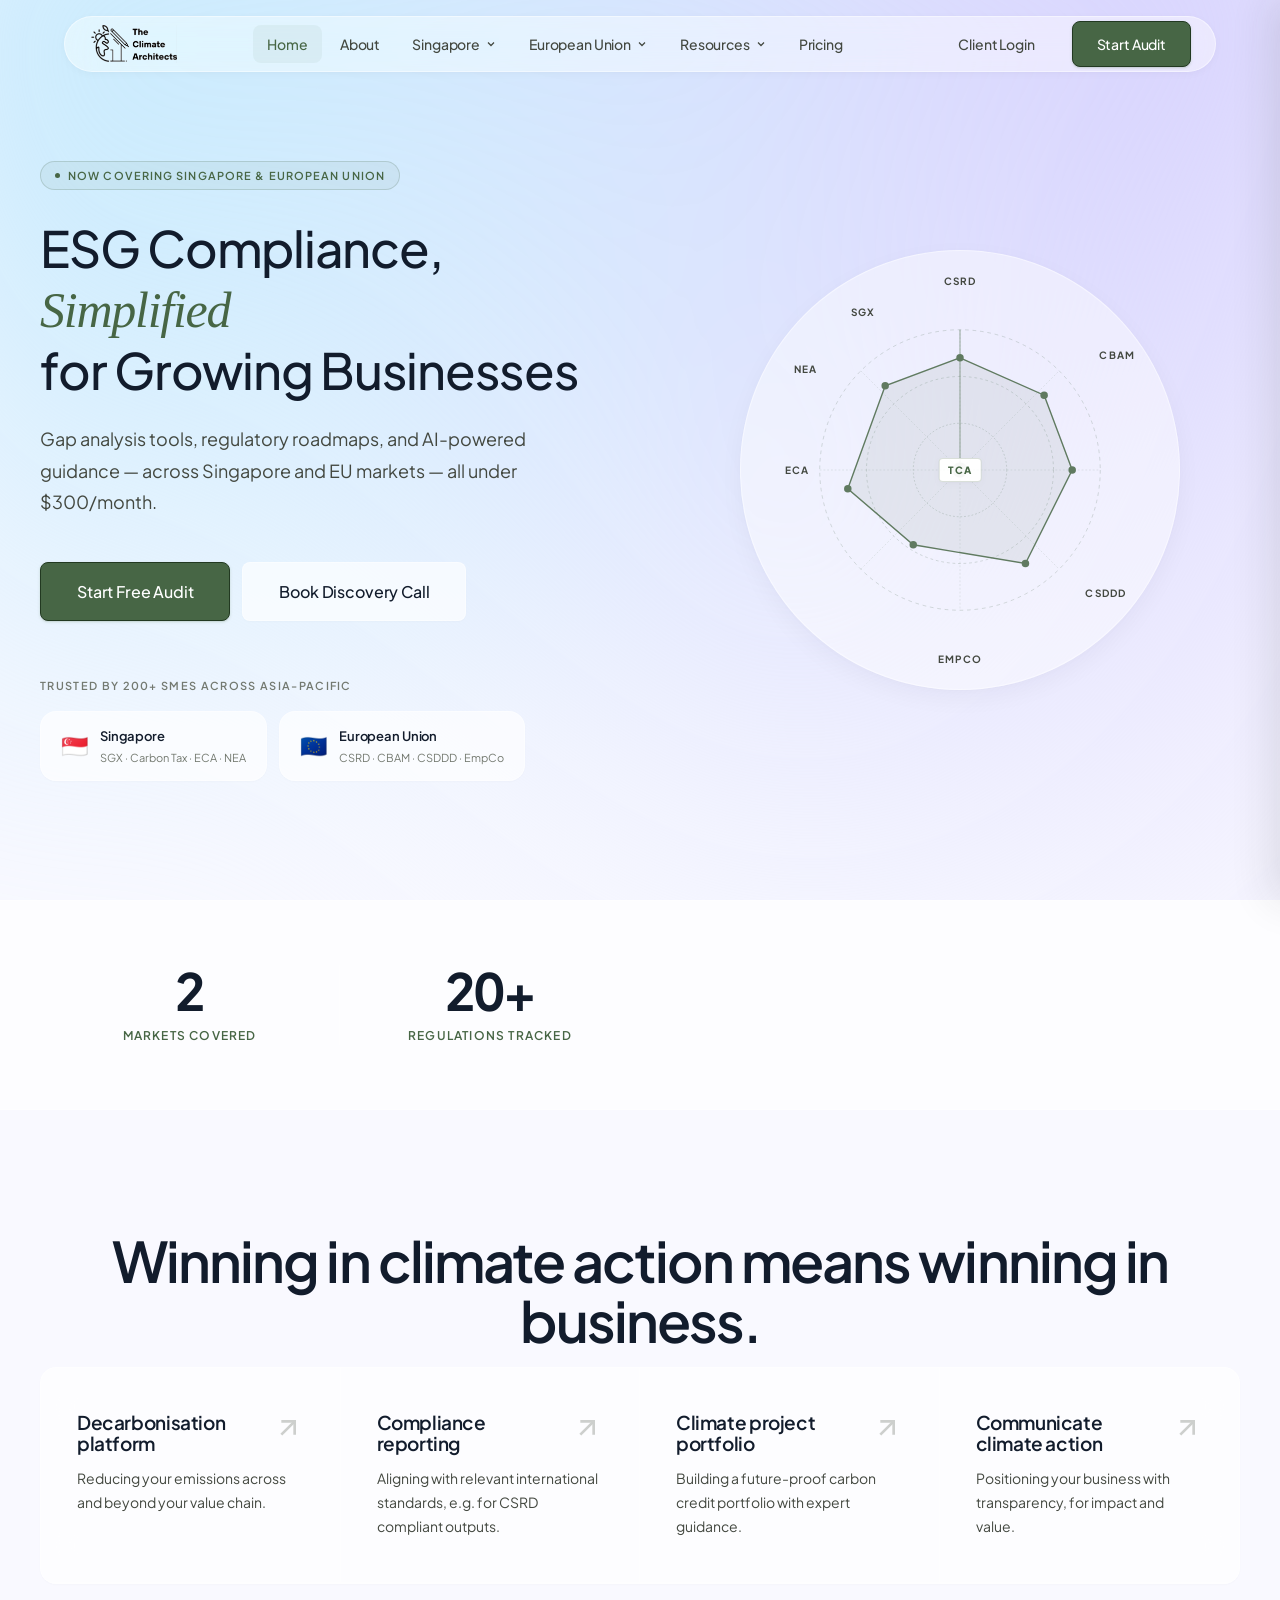
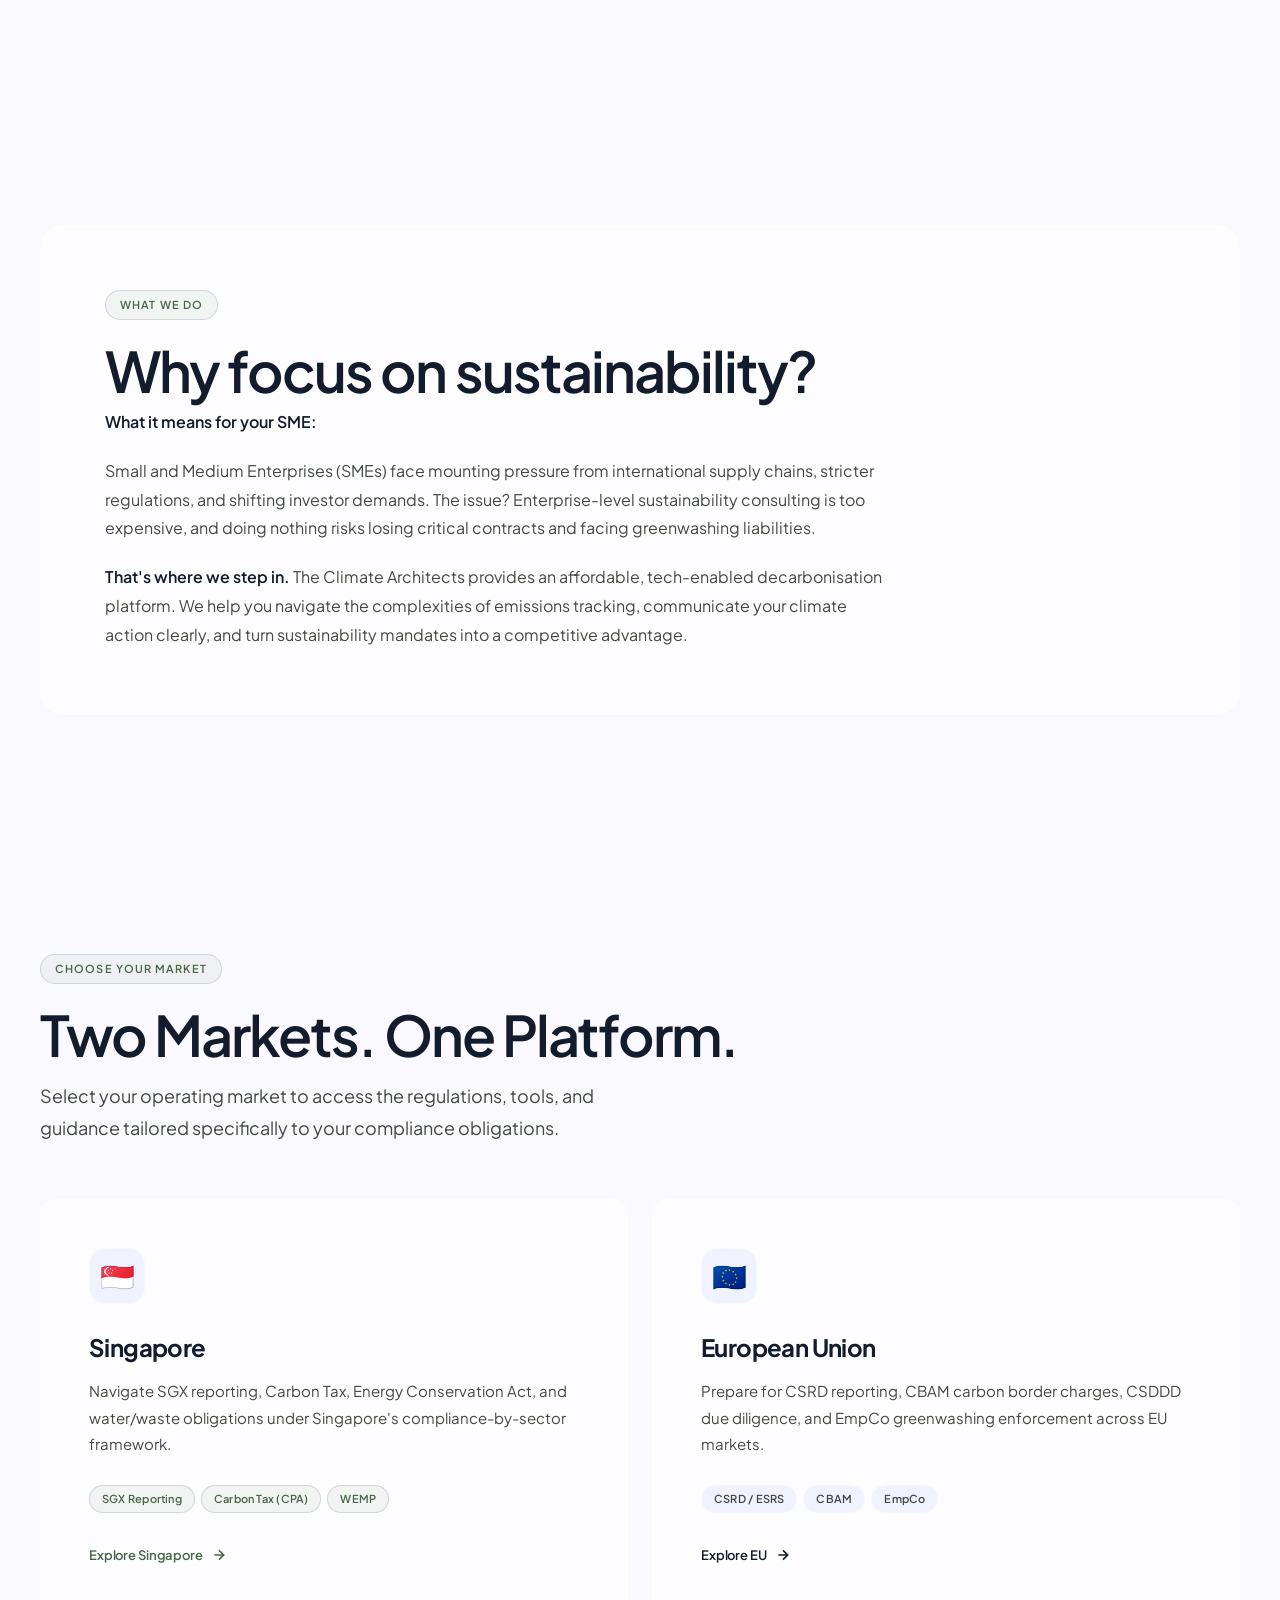
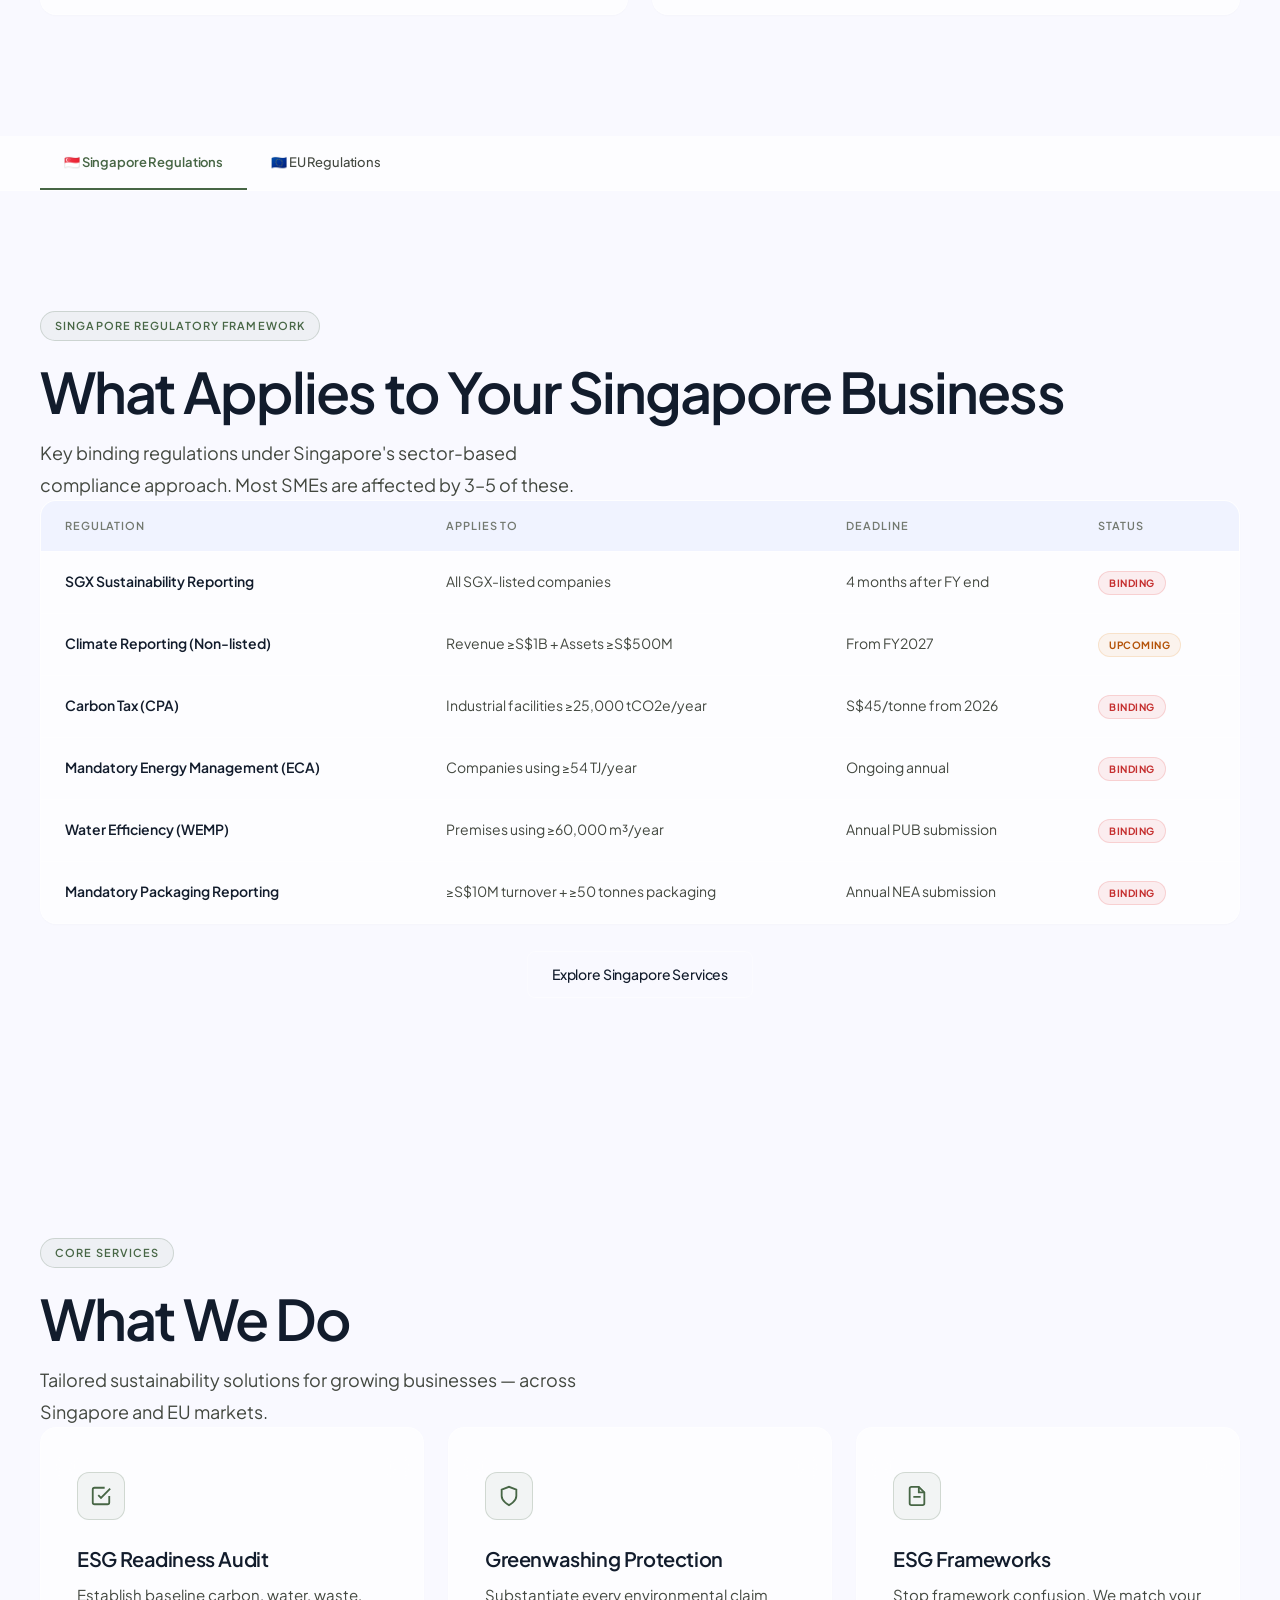
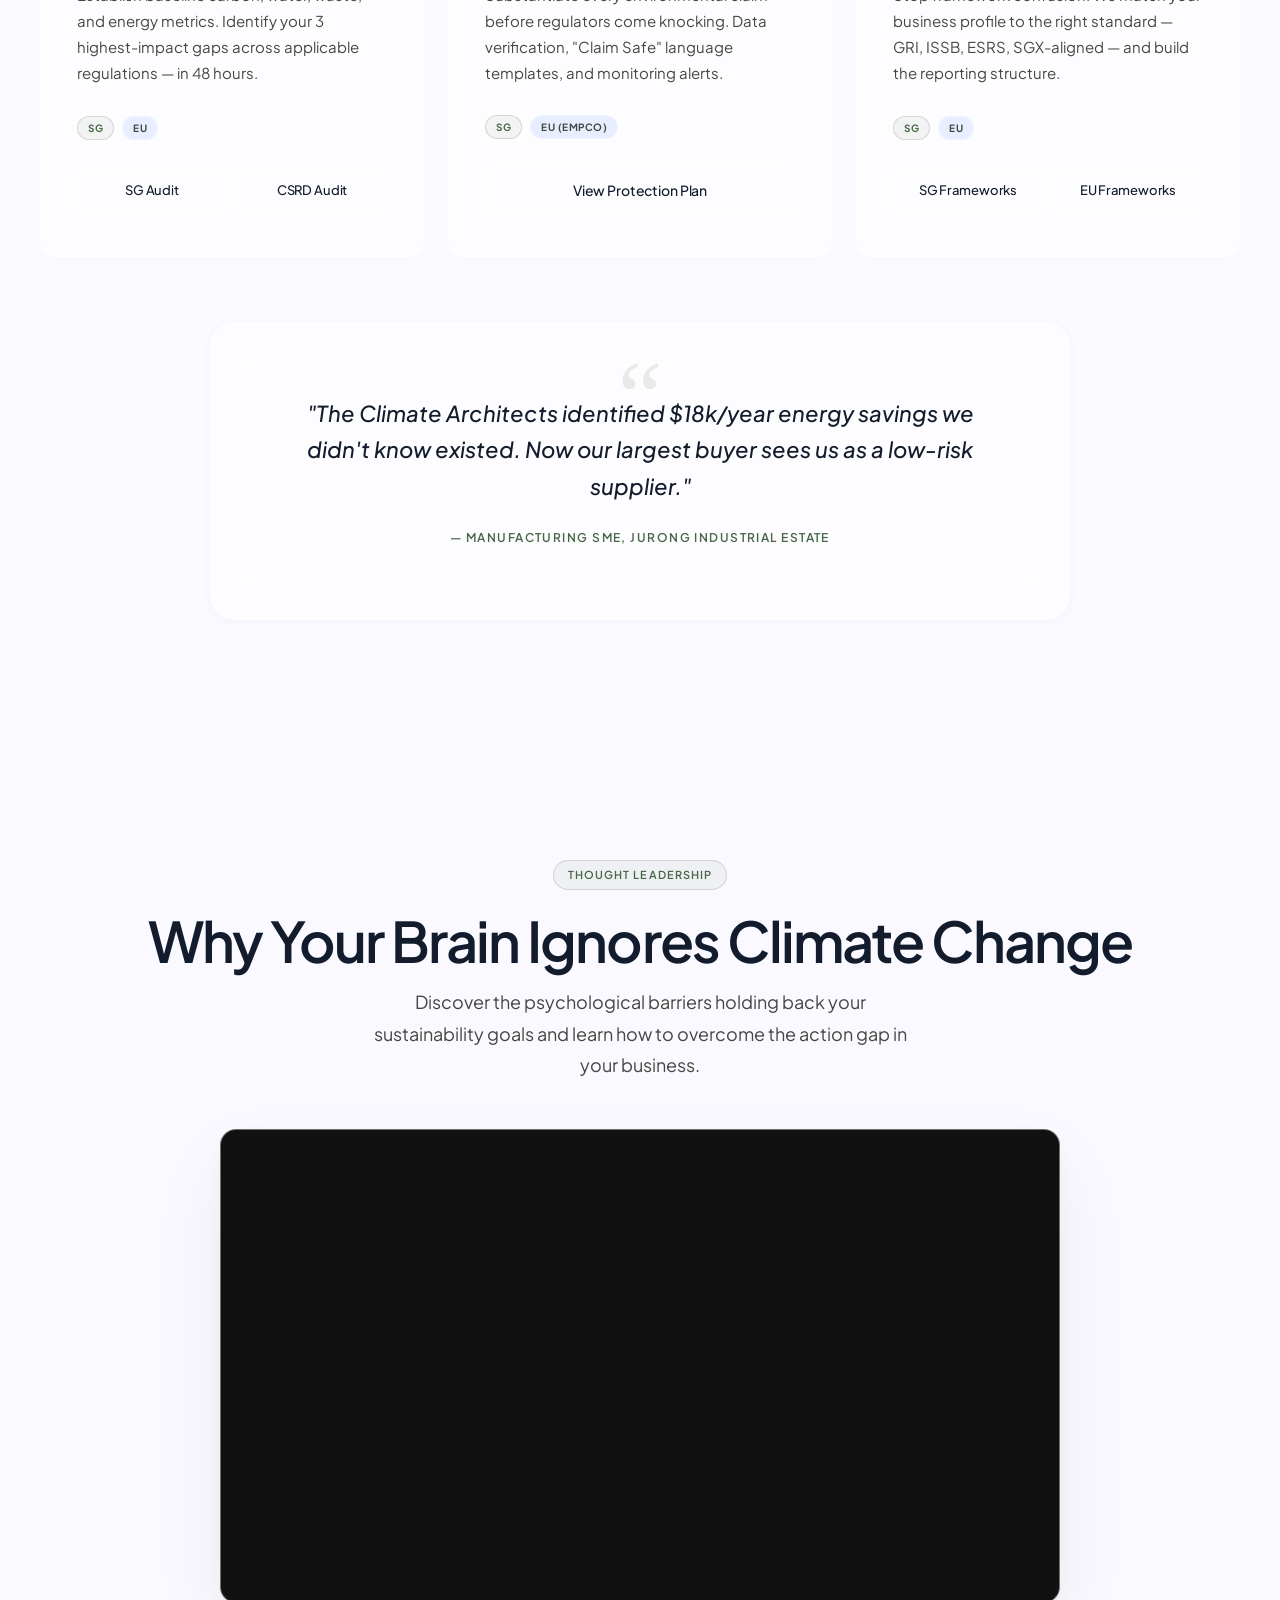
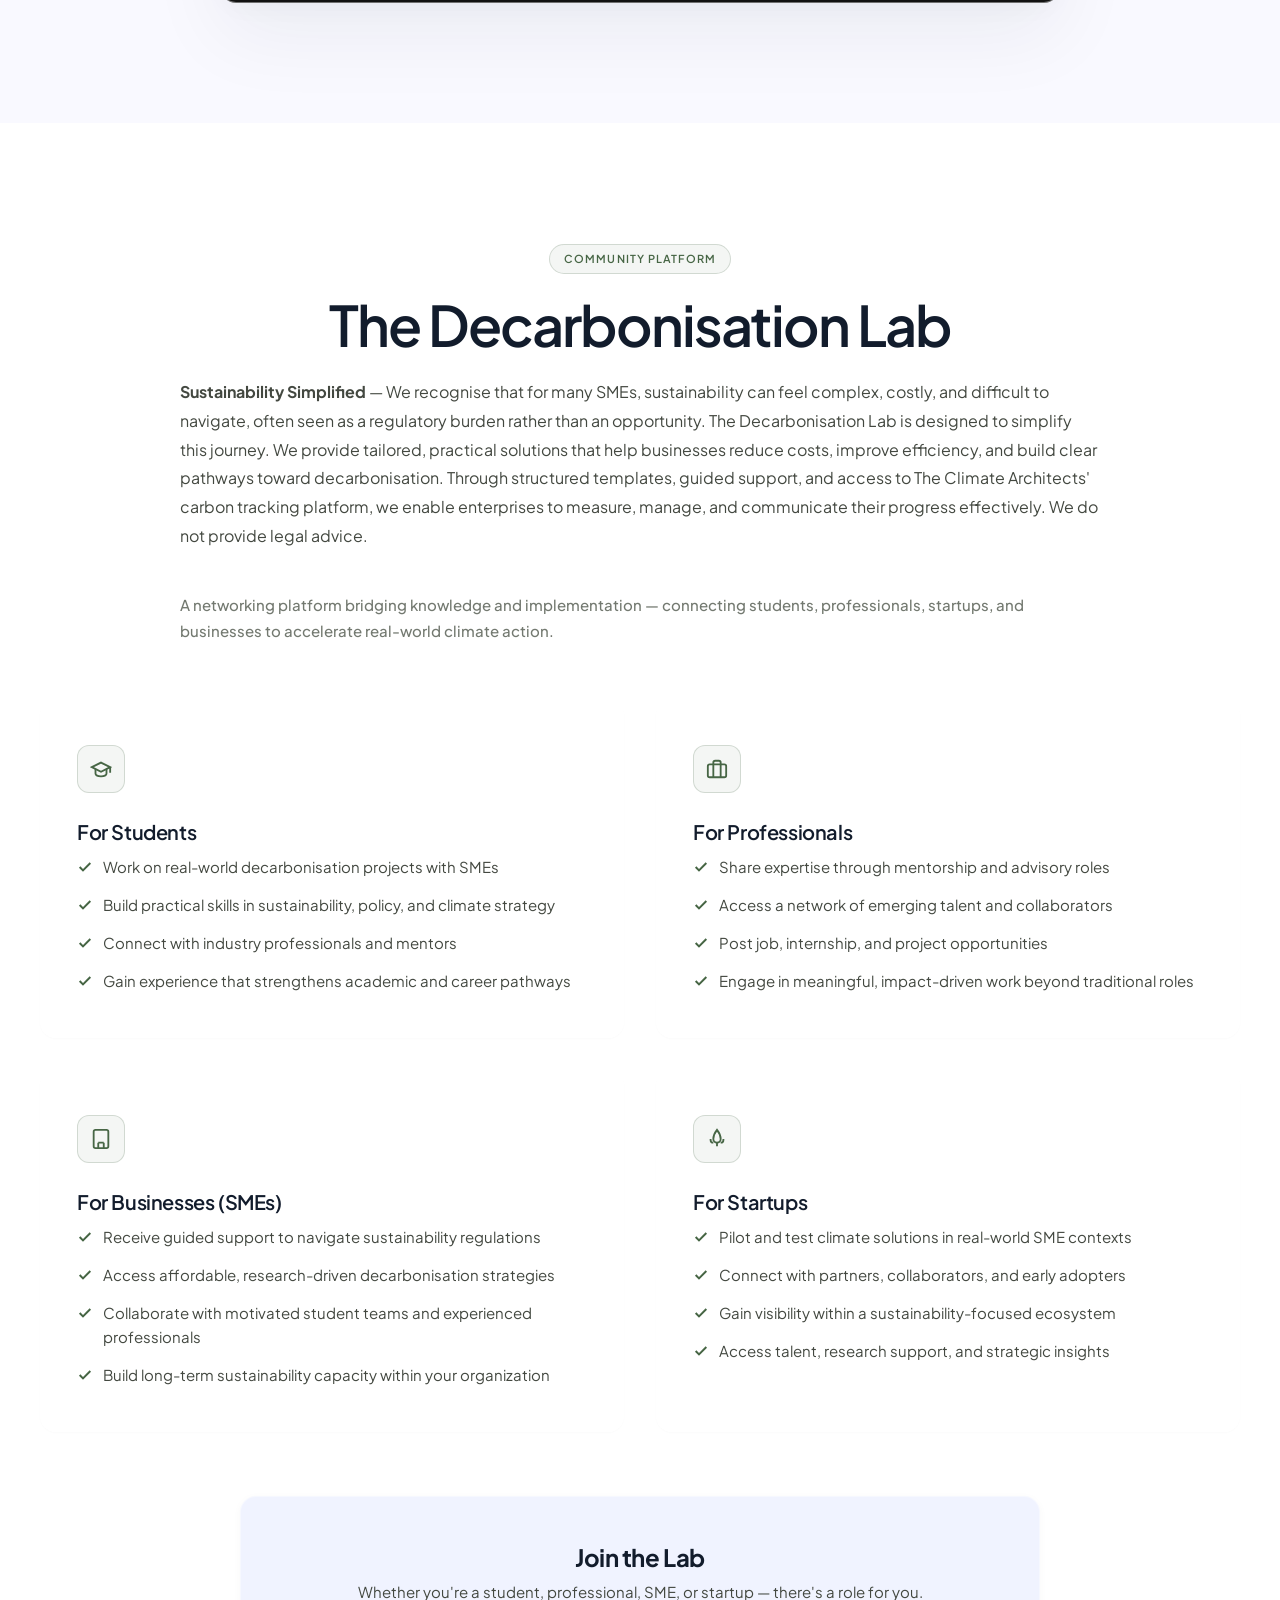
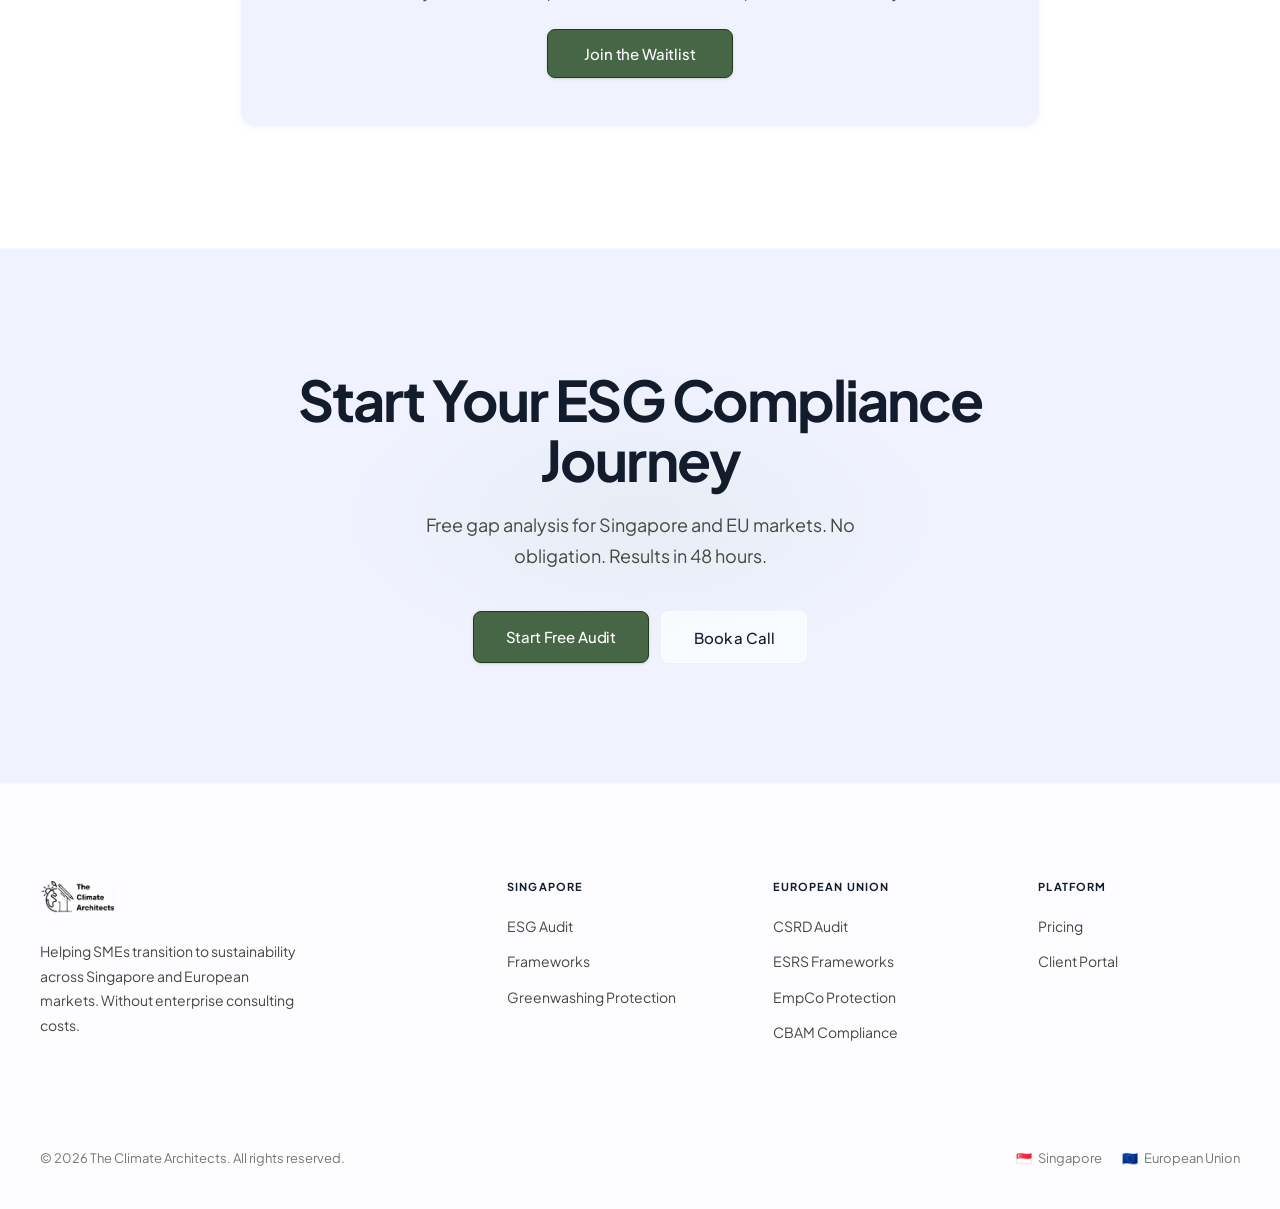
==== public/index.html @ e85df49f "Initial commit" ====
<!DOCTYPE html>
<html lang="en">
<head>
    <meta charset="UTF-8">
    <meta name="viewport" content="width=device-width, initial-scale=1.0">
    <title>ESG Compliance Platform | The Climate Architects — Singapore & EU</title>
    <meta name="description" content="Affordable ESG readiness audits for Singapore SMEs and EU-facing businesses. Avoid greenwashing liability while meeting supply chain ESG demands.">
    
    <link rel="stylesheet" href="css/theme.css?v=4.2">
    
</head>
<body>

<div id="canvas-container"></div>

<nav id="navbar">
    <div class="nav-container">
        <a href="index.html" class="logo"><img src="logo.png?v=4.2" alt="The Climate Architects Logo"></a>
        <ul class="nav-links">
            <li><a href="index.html" class="active">Home</a></li>
            <li><a href="#about">About</a></li>
            
            <li>
                <button class="nav-parent">
                    Singapore <svg width="12" height="12" viewBox="0 0 24 24" fill="none" stroke="currentColor" stroke-width="2.5"><polyline points="6 9 12 15 18 9"/></svg>
                </button>
                <div class="nav-dropdown">
                    <div class="dropdown-section-label">Singapore Services</div>
                    <a href="audit.html">ESG Readiness Audit <span class="dd-market sg">SG</span></a>
                    <a href="frameworks.html">ESG Frameworks <span class="dd-market sg">SG</span></a>
                    <a href="protection.html">Greenwashing Protection <span class="dd-market sg">SG</span></a>
                </div>
            </li>

            <li>
                <button class="nav-parent">
                    European Union <svg width="12" height="12" viewBox="0 0 24 24" fill="none" stroke="currentColor" stroke-width="2.5"><polyline points="6 9 12 15 18 9"/></svg>
                </button>
                <div class="nav-dropdown">
                    <div class="dropdown-section-label">EU Services</div>
                    <a href="eu-audit.html">CSRD Gap Analysis <span class="dd-market eu">EU</span></a>
                    <a href="eu-frameworks.html">ESRS Frameworks <span class="dd-market eu">EU</span></a>
                    <a href="eu-protection.html">Greenwashing (EmpCo) <span class="dd-market eu">EU</span></a>
                    <a href="eu-cbam.html">CBAM Compliance <span class="dd-market eu">EU</span></a>
                </div>
            </li>
            
            <li>
                <button class="nav-parent">Resources <svg width="12" height="12" viewBox="0 0 24 24" fill="none" stroke="currentColor" stroke-width="2.5"><polyline points="6 9 12 15 18 9"/></svg></button>
                <div class="nav-dropdown">
                    <div class="dropdown-section-label">Knowledge Hub</div>
                    <a href="#decarb-lab">Decarbonisation Lab</a>
                    <a href="resources.html">Templates Library</a>
                </div>
            </li>


            <li><a href="pricing.html">Pricing</a></li>
        </ul>
        <div class="nav-cta">
            
            <a href="dashboard.html" class="btn btn-ghost-login">Client Login</a>
            <a href="dashboard.html" class="btn btn-primary">Start Audit</a>
        </div>
        <button class="mobile-toggle" aria-label="Toggle navigation" aria-expanded="false">
            <span></span>
            <span></span>
            <span></span>
        </button>
    </div>
</nav>

<!-- Mobile Navigation Drawer -->
<div class="mobile-nav-overlay" id="mobileNavOverlay"></div>
<div class="mobile-nav-drawer" id="mobileNavDrawer">
    <ul class="mobile-nav-links">
        <li><a href="index.html">Home</a></li>
        <li><a href="#about">About</a></li>
        <li>
            <button>Singapore <svg width="12" height="12" viewBox="0 0 24 24" fill="none" stroke="currentColor" stroke-width="2.5"><polyline points="6 9 12 15 18 9"/></svg></button>
            <div class="mobile-sub-drawer">
                <a href="audit.html">ESG Readiness Audit</a>
                <a href="frameworks.html">ESG Frameworks</a>
                <a href="protection.html">Greenwashing Protection</a>
            </div>
        </li>
        <li>
            <button>European Union <svg width="12" height="12" viewBox="0 0 24 24" fill="none" stroke="currentColor" stroke-width="2.5"><polyline points="6 9 12 15 18 9"/></svg></button>
            <div class="mobile-sub-drawer">
                <a href="eu-audit.html">CSRD Gap Analysis</a>
                <a href="eu-frameworks.html">ESRS Frameworks</a>
                <a href="eu-protection.html">Greenwashing (EmpCo)</a>
                <a href="eu-cbam.html">CBAM Compliance</a>
            </div>
        </li>
        <li>
            <button>Resources <svg width="12" height="12" viewBox="0 0 24 24" fill="none" stroke="currentColor" stroke-width="2.5"><polyline points="6 9 12 15 18 9"/></svg></button>
            <div class="mobile-sub-drawer">
                <a href="#decarb-lab">Decarbonisation Lab</a>
                <a href="resources.html">Templates Library</a>
            </div>
        </li>

        <li><a href="pricing.html">Pricing</a></li>
    </ul>
</div>


<div class="hero">
    <div class="hero-container">
        <div class="hero-content-box">
            <div class="hero-eyebrow"><span class="hero-eyebrow-dot"></span> Now covering Singapore & European Union</div>
            <h1>ESG Compliance, <em>Simplified</em><br>for Growing Businesses</h1>
            <p class="hero-subheading">Gap analysis tools, regulatory roadmaps, and AI-powered guidance — across Singapore and EU markets — all under $300/month.</p>
            <div class="hero-ctas">
                <a href="dashboard.html" class="btn btn-primary" style="padding:16px 36px;font-size:16px;">Start Free Audit</a>
                <button class="btn btn-secondary" onclick="openModal('bookCall')" style="padding:16px 36px;font-size:16px;">Book Discovery Call</button>
            </div>
            <span class="hero-trust">Trusted by 200+ SMEs across Asia-Pacific</span>
            <div class="hero-markets">
                <a href="#chambers" class="hero-market-btn" onclick="switchChamber('sg')">
                    <span class="hm-flag">🇸🇬</span>
                    <div class="hm-text">
                        <div class="hm-title">Singapore</div>
                        <div class="hm-sub">SGX · Carbon Tax · ECA · NEA</div>
                    </div>
                </a>
                <a href="#chambers" class="hero-market-btn" onclick="switchChamber('eu')">
                    <span class="hm-flag">🇪🇺</span>
                    <div class="hm-text">
                        <div class="hm-title">European Union</div>
                        <div class="hm-sub">CSRD · CBAM · CSDDD · EmpCo</div>
                    </div>
                </a>
            </div>
        </div>
        <!-- Animated Radar Graphic -->
        <div class="hero-graphic" id="hero-graphic">
            <div class="radar-wrapper">
                <svg viewBox="0 0 400 400" fill="none" xmlns="http://www.w3.org/2000/svg" class="radar-svg">
                    <!-- Concentric circles -->
                    <circle class="radar-circle-dashed outer" cx="200" cy="200" fill="none" r="150" stroke="currentColor" stroke-dasharray="4 4" stroke-width="1"></circle>
                    <circle class="radar-circle-dashed middle" cx="200" cy="200" fill="none" r="100" stroke="currentColor" stroke-dasharray="3 3" stroke-width="1"></circle>
                    <circle class="radar-circle-dashed inner" cx="200" cy="200" fill="none" r="50" stroke="currentColor" stroke-dasharray="2 2" stroke-width="1"></circle>
                    
                    <!-- Axes -->
                    <line class="radar-axis" stroke="currentColor" stroke-dasharray="2 2" stroke-width="1" x1="200" x2="200" y1="50" y2="350"></line>
                    <line class="radar-axis" stroke="currentColor" stroke-dasharray="2 2" stroke-width="1" x1="50" x2="350" y1="200" y2="200"></line>
                    <line class="radar-axis" stroke="currentColor" stroke-dasharray="2 2" stroke-width="1" x1="94" x2="306" y1="94" y2="306"></line>
                    <line class="radar-axis" stroke="currentColor" stroke-dasharray="2 2" stroke-width="1" x1="94" x2="306" y1="306" y2="94"></line>
                    
                    <!-- Radar Sweep Line -->
                    <line class="radar-sweep" x1="200" y1="200" x2="200" y2="50" stroke="currentColor" stroke-width="1.5" opacity="0.45"></line>
                    
                    <!-- Polygon -->
                    <polygon class="radar-polygon" fill="rgba(71, 102, 69, 0.1)" points="200,80 290,120 320,200 270,300 150,280 80,220 120,110" stroke="currentColor" stroke-width="1.5"></polygon>
                    
                    <!-- Nodes -->
                    <circle class="radar-dot" cx="200" cy="80" fill="currentColor" r="4"></circle>
                    <circle class="radar-dot" cx="290" cy="120" fill="currentColor" r="4"></circle>
                    <circle class="radar-dot" cx="320" cy="200" fill="currentColor" r="4"></circle>
                    <circle class="radar-dot" cx="270" cy="300" fill="currentColor" r="4"></circle>
                    <circle class="radar-dot" cx="150" cy="280" fill="currentColor" r="4"></circle>
                    <circle class="radar-dot" cx="80" cy="220" fill="currentColor" r="4"></circle>
                    <circle class="radar-dot" cx="120" cy="110" fill="currentColor" r="4"></circle>
                    
                    <!-- Center Node -->
                    <circle cx="200" cy="200" fill="currentColor" r="8"></circle>
                </svg>
                
                <!-- Absolute positioned HTML labels overlaying the glass panel -->
                <span class="radar-label label-csrd">CSRD</span>
                <span class="radar-label label-cbam">CBAM</span>
                <span class="radar-label label-csddd">CSDDD</span>
                <span class="radar-label label-empco">EmpCo</span>
                <span class="radar-label label-eca">ECA</span>
                <span class="radar-label label-nea">NEA</span>
                <span class="radar-label label-sgx">SGX</span>
                <span class="radar-label label-tca">TCA</span>
            </div>
        </div>
    </div>
</div>

<div class="stats-strip">
    <div class="stats-inner">
        <div class="stat-item reveal"><div class="stat-num" data-count="2">2</div><div class="stat-label">Markets Covered</div></div>
        <div class="stat-item reveal delay-1"><div class="stat-num" data-count="20+">20+</div><div class="stat-label">Regulations Tracked</div></div>
    </div>
</div>

<section id="solutions">
    <div class="section-container">
        <h2 class="section-title reveal" style="text-align: center;">Winning in climate action means winning in business.</h2>
        <div class="action-grid reveal stagger-children">
            <div class="action-card">
                <h3>Decarbonisation platform</h3>
                <p>Reducing your emissions across and beyond your value chain.</p>
                <svg class="action-arrow" width="32" height="32" viewBox="0 0 24 24" fill="none" stroke="currentColor" stroke-width="2"><line x1="7" y1="17" x2="17" y2="7"></line><polyline points="7 7 17 7 17 17"></polyline></svg>
            </div>
            <div class="action-card">
                <h3>Compliance reporting</h3>
                <p>Aligning with relevant international standards, e.g. for CSRD compliant outputs.</p>
                <svg class="action-arrow" width="32" height="32" viewBox="0 0 24 24" fill="none" stroke="currentColor" stroke-width="2"><line x1="7" y1="17" x2="17" y2="7"></line><polyline points="7 7 17 7 17 17"></polyline></svg>
            </div>
            <div class="action-card">
                <h3>Climate project portfolio</h3>
                <p>Building a future-proof carbon credit portfolio with expert guidance.</p>
                <svg class="action-arrow" width="32" height="32" viewBox="0 0 24 24" fill="none" stroke="currentColor" stroke-width="2"><line x1="7" y1="17" x2="17" y2="7"></line><polyline points="7 7 17 7 17 17"></polyline></svg>
            </div>
            <div class="action-card">
                <h3>Communicate climate action</h3>
                <p>Positioning your business with transparency, for impact and value.</p>
                <svg class="action-arrow" width="32" height="32" viewBox="0 0 24 24" fill="none" stroke="currentColor" stroke-width="2"><line x1="7" y1="17" x2="17" y2="7"></line><polyline points="7 7 17 7 17 17"></polyline></svg>
            </div>
        </div>
    </div>
</section>

<section id="about">
    <div class="section-container reveal">
        <div class="sme-box">
            <div class="section-eyebrow">What We Do</div>
            <h2 class="section-title">Why focus on sustainability?</h2>
            <p style="font-weight: 600; margin-bottom: 20px; color: var(--color-text); font-size: 16px;">What it means for your SME:</p>
            <p>
                Small and Medium Enterprises (SMEs) face mounting pressure from international supply chains, stricter regulations, and shifting investor demands. The issue? Enterprise-level sustainability consulting is too expensive, and doing nothing risks losing critical contracts and facing greenwashing liabilities.
            </p>
            <p>
                <strong>That's where we step in.</strong> The Climate Architects provides an affordable, tech-enabled decarbonisation platform. We help you navigate the complexities of emissions tracking, communicate your climate action clearly, and turn sustainability mandates into a competitive advantage.
            </p>
        </div>
    </div>
</section>

<section id="chambers">
    <div class="section-container">
        <div class="reveal" style="margin-bottom: 56px;">
            <div class="section-eyebrow">Choose Your Market</div>
            <h2 class="section-title">Two Markets. One Platform.</h2>
            <p class="section-subtitle">Select your operating market to access the regulations, tools, and guidance tailored specifically to your compliance obligations.</p>
        </div>
        <div class="chamber-cards reveal">
            <a href="audit.html" class="chamber-card sg">
                <span class="cc-flag">🇸🇬</span>
                <div class="cc-title">Singapore</div>
                <p class="cc-desc">Navigate SGX reporting, Carbon Tax, Energy Conservation Act, and water/waste obligations under Singapore's compliance-by-sector framework.</p>
                <div class="cc-regs">
                    <span class="cc-reg-tag">SGX Reporting</span>
                    <span class="cc-reg-tag">Carbon Tax (CPA)</span>
                    <span class="cc-reg-tag">WEMP</span>
                </div>
                <div class="cc-arrow">Explore Singapore <svg width="16" height="16" viewBox="0 0 24 24" fill="none" stroke="currentColor" stroke-width="2.5"><line x1="5" y1="12" x2="19" y2="12"/><polyline points="12 5 19 12 12 19"/></svg></div>
            </a>
            <a href="eu-audit.html" class="chamber-card eu">
                <span class="cc-flag">🇪🇺</span>
                <div class="cc-title">European Union</div>
                <p class="cc-desc">Prepare for CSRD reporting, CBAM carbon border charges, CSDDD due diligence, and EmpCo greenwashing enforcement across EU markets.</p>
                <div class="cc-regs">
                    <span class="cc-reg-tag">CSRD / ESRS</span>
                    <span class="cc-reg-tag">CBAM</span>
                    <span class="cc-reg-tag">EmpCo</span>
                </div>
                <div class="cc-arrow">Explore EU <svg width="16" height="16" viewBox="0 0 24 24" fill="none" stroke="currentColor" stroke-width="2.5"><line x1="5" y1="12" x2="19" y2="12"/><polyline points="12 5 19 12 12 19"/></svg></div>
            </a>
        </div>
    </div>
</section>

<div id="regulations-preview">
    <div class="chambers-strip">
        <div class="cs-inner">
            <button class="cs-tab active" id="tab-sg" onclick="switchChamber('sg')">🇸🇬 Singapore Regulations</button>
            <button class="cs-tab" id="tab-eu" onclick="switchChamber('eu')">🇪🇺 EU Regulations</button>
        </div>
    </div>

    <div class="chamber-content active" id="chamber-sg">
        <section>
            <div class="section-container">
                <div class="reveal">
                    <div class="section-eyebrow">Singapore Regulatory Framework</div>
                    <h2 class="section-title">What Applies to Your Singapore Business</h2>
                    <p class="section-subtitle">Key binding regulations under Singapore's sector-based compliance approach. Most SMEs are affected by 3–5 of these.</p>
                </div>
                <div class="reg-table-wrap reveal">
                    <table class="reg-table">
                        <thead>
                            <tr><th>Regulation</th><th>Applies To</th><th>Deadline</th><th>Status</th></tr>
                        </thead>
                        <tbody>
                            <tr>
                                <td>SGX Sustainability Reporting</td>
                                <td>All SGX-listed companies</td>
                                <td>4 months after FY end</td>
                                <td><span class="reg-badge rb-binding">Binding</span></td>
                            </tr>
                            <tr>
                                <td>Climate Reporting (Non-listed)</td>
                                <td>Revenue ≥S$1B + Assets ≥S$500M</td>
                                <td>From FY2027</td>
                                <td><span class="reg-badge rb-upcoming">Upcoming</span></td>
                            </tr>
                            <tr>
                                <td>Carbon Tax (CPA)</td>
                                <td>Industrial facilities ≥25,000 tCO2e/year</td>
                                <td>S$45/tonne from 2026</td>
                                <td><span class="reg-badge rb-binding">Binding</span></td>
                            </tr>
                            <tr>
                                <td>Mandatory Energy Management (ECA)</td>
                                <td>Companies using ≥54 TJ/year</td>
                                <td>Ongoing annual</td>
                                <td><span class="reg-badge rb-binding">Binding</span></td>
                            </tr>
                            <tr>
                                <td>Water Efficiency (WEMP)</td>
                                <td>Premises using ≥60,000 m³/year</td>
                                <td>Annual PUB submission</td>
                                <td><span class="reg-badge rb-binding">Binding</span></td>
                            </tr>
                            <tr>
                                <td>Mandatory Packaging Reporting</td>
                                <td>≥S$10M turnover + ≥50 tonnes packaging</td>
                                <td>Annual NEA submission</td>
                                <td><span class="reg-badge rb-binding">Binding</span></td>
                            </tr>
                        </tbody>
                    </table>
                </div>
                <div style="text-align:center; margin-top: 24px;">
                    <a href="audit.html" class="btn btn-outline">Explore Singapore Services</a>
                </div>
            </div>
        </section>
    </div>

    <div class="chamber-content" id="chamber-eu">
        <section>
            <div class="section-container">
                <div class="reveal">
                    <div class="section-eyebrow">EU Regulatory Framework</div>
                    <h2 class="section-title">What Applies to Your EU-Facing Business</h2>
                    <p class="section-subtitle">The EU's compliance-by-design framework — stricter, broader scope, with substantial financial penalties for non-compliance.</p>
                </div>
                <div class="reg-table-wrap reveal">
                    <table class="reg-table">
                        <thead>
                            <tr><th>Regulation</th><th>Threshold / Scope</th><th>Key Deadline</th><th>Status</th></tr>
                        </thead>
                        <tbody>
                            <tr>
                                <td>CSRD — Corporate Sustainability Reporting</td>
                                <td>&gt;1,000 employees + &gt;€450M turnover</td>
                                <td>FY2027 data (report 2028)</td>
                                <td><span class="reg-badge rb-binding">Binding</span></td>
                            </tr>
                            <tr>
                                <td>CBAM — Carbon Border Adjustment</td>
                                <td>Importers of steel, cement, aluminium, fertilizers, electricity, hydrogen</td>
                                <td>ACD by 31 Mar 2026</td>
                                <td><span class="reg-badge rb-active">Active Now</span></td>
                            </tr>
                            <tr>
                                <td>EmpCo — Greenwashing Prohibition</td>
                                <td>All companies marketing to EU consumers</td>
                                <td>Enforcement Sept 27, 2026</td>
                                <td><span class="reg-badge rb-upcoming">Upcoming</span></td>
                            </tr>
                            <tr>
                                <td>CSDDD — Due Diligence Directive</td>
                                <td>&gt;5,000 employees + &gt;€1.5B turnover</td>
                                <td>Phase 1: July 2029</td>
                                <td><span class="reg-badge rb-upcoming">Upcoming</span></td>
                            </tr>
                            <tr>
                                <td>ESPR — Ecodesign (unsold goods ban)</td>
                                <td>Textiles, footwear, electronics producers</td>
                                <td>July 19, 2026</td>
                                <td><span class="reg-badge rb-upcoming">Upcoming</span></td>
                            </tr>
                            <tr>
                                <td>Pay Transparency Directive</td>
                                <td>All employers in EU member states</td>
                                <td>National laws from June 7, 2026</td>
                                <td><span class="reg-badge rb-upcoming">Upcoming</span></td>
                            </tr>
                        </tbody>
                    </table>
                </div>
                <div style="text-align:center; margin-top: 24px;">
                    <a href="eu-audit.html" class="btn btn-outline">Explore EU Services</a>
                </div>
            </div>
        </section>
    </div>
</div>

<section id="core-services">
    <div class="section-container">
        <div class="reveal">
            <div class="section-eyebrow">Core Services</div>
            <h2 class="section-title">What We Do</h2>
            <p class="section-subtitle">Tailored sustainability solutions for growing businesses — across Singapore and EU markets.</p>
        </div>
        <div class="value-props stagger-children">
            <div class="value-card reveal delay-1">
                <div class="value-icon"><svg viewBox="0 0 24 24" fill="none" stroke="currentColor" stroke-width="2"><path d="M9 11l3 3L22 4"/><path d="M21 12v7a2 2 0 01-2 2H5a2 2 0 01-2-2V5a2 2 0 012-2h11"/></svg></div>
                <h3>ESG Readiness Audit</h3>
                <p>Establish baseline carbon, water, waste, and energy metrics. Identify your 3 highest-impact gaps across applicable regulations — in 48 hours.</p>
                <div style="display:flex; gap:8px; margin-bottom: 28px;">
                    <span class="badge-sg">SG</span>
                    <span class="badge-eu">EU</span>
                </div>
                <div style="display:flex;gap:10px;margin-top:auto;">
                    <a href="audit.html" class="btn btn-outline" style="flex:1;justify-content:center;font-size:13px;">SG Audit</a>
                    <a href="eu-audit.html" class="btn btn-outline" style="flex:1;justify-content:center;font-size:13px;">CSRD Audit</a>
                </div>
            </div>
            <div class="value-card reveal delay-2">
                <div class="value-icon"><svg viewBox="0 0 24 24" fill="none" stroke="currentColor" stroke-width="2"><path d="M12 22s8-4 8-10V5l-8-3-8 3v7c0 6 8 10 8 10z"/></svg></div>
                <h3>Greenwashing Protection</h3>
                <p>Substantiate every environmental claim before regulators come knocking. Data verification, "Claim Safe" language templates, and monitoring alerts.</p>
                <div style="display:flex; gap:8px; margin-bottom: 28px;">
                    <span class="badge-sg">SG</span>
                    <span class="badge-eu">EU (EmpCo)</span>
                </div>
                <a href="protection.html" class="btn btn-outline" style="width:100%;justify-content:center;margin-top:auto;">View Protection Plan</a>
            </div>
            <div class="value-card reveal delay-3">
                <div class="value-icon"><svg viewBox="0 0 24 24" fill="none" stroke="currentColor" stroke-width="2"><path d="M14 2H6a2 2 0 00-2 2v16a2 2 0 002 2h12a2 2 0 002-2V8z"/><polyline points="14 2 14 8 20 8"/><line x1="16" y1="13" x2="8" y2="13"/></svg></div>
                <h3>ESG Frameworks</h3>
                <p>Stop framework confusion. We match your business profile to the right standard — GRI, ISSB, ESRS, SGX-aligned — and build the reporting structure.</p>
                <div style="display:flex; gap:8px; margin-bottom: 28px;">
                    <span class="badge-sg">SG</span>
                    <span class="badge-eu">EU</span>
                </div>
                <div style="display:flex;gap:10px;margin-top:auto;">
                    <a href="frameworks.html" class="btn btn-outline" style="flex:1;justify-content:center;font-size:13px;">SG Frameworks</a>
                    <a href="eu-frameworks.html" class="btn btn-outline" style="flex:1;justify-content:center;font-size:13px;">EU Frameworks</a>
                </div>
            </div>
        </div>

        <div class="testimonial-modern reveal">
            <p>"The Climate Architects identified $18k/year energy savings we didn't know existed. Now our largest buyer sees us as a low-risk supplier."</p>
            <span>— Manufacturing SME, Jurong Industrial Estate</span>
        </div>
    </div>
</section>

<section id="thought-leadership">
    <div class="section-container reveal">
        <div style="text-align:center; margin-bottom: 48px;">
            <div class="section-eyebrow">Thought Leadership</div>
            <h2 class="section-title">Why Your Brain Ignores Climate Change</h2>
            <p class="section-subtitle" style="margin: 0 auto;">Discover the psychological barriers holding back your sustainability goals and learn how to overcome the action gap in your business.</p>
        </div>
        <div style="max-width: 840px; margin: 0 auto;">
            <div class="video-wrapper" id="video-container">
                <iframe 
                    id="yt-iframe"
                    src="https://www.youtube.com/embed/C4Uwn8BF388?rel=0&modestbranding=1&enablejsapi=1" 
                    title="Why Your Brain Ignores Climate Change" 
                    allow="accelerometer; autoplay; clipboard-write; encrypted-media; gyroscope; picture-in-picture; web-share" 
                    allowfullscreen
                    style="position:absolute;top:0;left:0;width:100%;height:100%;border:0;"
                    onerror="showVideoFallback()">
                </iframe>
            </div>
            <div id="video-fallback" style="display:none; background:rgba(20,20,25,0.8); border: 1px solid var(--panel-border); backdrop-filter: blur(10px); border-radius:var(--radius-lg); padding:64px 32px; text-align:center;">
                <div style="font-size:56px; margin-bottom:24px;">▶</div>
                <p style="color:var(--color-white); font-size:20px; font-weight:800; margin-bottom:12px;">Why Your Brain Ignores Climate Change</p>
                <p style="color:var(--color-text-mid); font-size:15px; margin-bottom:32px;">Video embedding is restricted — watch directly on YouTube</p>
                <a href="https://www.youtube.com/watch?v=C4Uwn8BF388" target="_blank" class="btn btn-primary">
                    Watch on YouTube →
                </a>
            </div>
        </div>
        <script>
            window.addEventListener('message', function(e) {
                if (e.data && typeof e.data === 'string') {
                    try {
                        const d = JSON.parse(e.data);
                        if (d.event === 'onError') showVideoFallback();
                    } catch(err) {}
                }
            });
            function showVideoFallback() {
                document.querySelector('.video-wrapper').style.display = 'none';
                document.getElementById('video-fallback').style.display = 'block';
            }
            if (window.location.protocol === 'file:') {
                setTimeout(showVideoFallback, 800);
            }
        </script>
    </div>
</section>

<section id="decarb-lab" style="background: #ffffff; border-top: 1px solid var(--color-border); border-bottom: 1px solid var(--color-border);">
    <div class="section-container reveal">
        <div style="text-align: center; margin-bottom: 56px;">
            <div class="section-eyebrow">Community Platform</div>
            <h2 class="section-title">The Decarbonisation Lab</h2>
            <p class="section-subtitle" style="margin: 24px auto 20px; max-width: 920px; text-align: left; font-size: 16px; line-height: 1.8; color: var(--color-text-mid);">
                <strong>Sustainability Simplified</strong> — We recognise that for many SMEs, sustainability can feel complex, costly, and difficult to navigate, often seen as a regulatory burden rather than an opportunity. The Decarbonisation Lab is designed to simplify this journey. We provide tailored, practical solutions that help businesses reduce costs, improve efficiency, and build clear pathways toward decarbonisation. Through structured templates, guided support, and access to The Climate Architects' carbon tracking platform, we enable enterprises to measure, manage, and communicate their progress effectively. We do not provide legal advice.
            </p>
            <p style="font-size: 15px; color: var(--color-text-muted); font-weight: 500; max-width: 920px; margin: 0 auto; text-align: left; border-top: 1px solid var(--color-border); padding-top: 20px;">
                A networking platform bridging knowledge and implementation — connecting students, professionals, startups, and businesses to accelerate real-world climate action.
            </p>
        </div>

        <div class="value-props stagger-children" style="grid-template-columns: repeat(auto-fit, minmax(400px, 1fr)); gap: 32px; margin-bottom: 64px;">
            <!-- Card 1 — For Students -->
            <div class="value-card reveal">
                <div class="value-icon">
                    <svg viewBox="0 0 24 24" fill="none" stroke="currentColor" stroke-width="2">
                        <path d="M22 10v6M2 10l10-5 10 5-10 5z"/>
                        <path d="M6 12v5c0 2 2.5 3 6 3s6-1 6-3v-5"/>
                    </svg>
                </div>
                <h3>For Students</h3>
                <ul style="list-style: none; padding: 0; margin: 0; display: flex; flex-direction: column; gap: 14px; font-size: 15px; color: var(--color-text-mid);">
                    <li style="display: flex; align-items: flex-start; gap: 10px;">
                        <svg width="16" height="16" viewBox="0 0 24 24" fill="none" stroke="var(--color-primary)" stroke-width="3" style="margin-top: 4px; flex-shrink: 0;"><polyline points="20 6 9 17 4 12"/></svg>
                        <span>Work on real-world decarbonisation projects with SMEs</span>
                    </li>
                    <li style="display: flex; align-items: flex-start; gap: 10px;">
                        <svg width="16" height="16" viewBox="0 0 24 24" fill="none" stroke="var(--color-primary)" stroke-width="3" style="margin-top: 4px; flex-shrink: 0;"><polyline points="20 6 9 17 4 12"/></svg>
                        <span>Build practical skills in sustainability, policy, and climate strategy</span>
                    </li>
                    <li style="display: flex; align-items: flex-start; gap: 10px;">
                        <svg width="16" height="16" viewBox="0 0 24 24" fill="none" stroke="var(--color-primary)" stroke-width="3" style="margin-top: 4px; flex-shrink: 0;"><polyline points="20 6 9 17 4 12"/></svg>
                        <span>Connect with industry professionals and mentors</span>
                    </li>
                    <li style="display: flex; align-items: flex-start; gap: 10px;">
                        <svg width="16" height="16" viewBox="0 0 24 24" fill="none" stroke="var(--color-primary)" stroke-width="3" style="margin-top: 4px; flex-shrink: 0;"><polyline points="20 6 9 17 4 12"/></svg>
                        <span>Gain experience that strengthens academic and career pathways</span>
                    </li>
                </ul>
            </div>

            <!-- Card 2 — For Professionals -->
            <div class="value-card reveal">
                <div class="value-icon">
                    <svg viewBox="0 0 24 24" fill="none" stroke="currentColor" stroke-width="2">
                        <rect x="2" y="7" width="20" height="14" rx="2" ry="2"/>
                        <path d="M16 21V5a2 2 0 0 0-2-2h-4a2 2 0 0 0-2 2v16"/>
                    </svg>
                </div>
                <h3>For Professionals</h3>
                <ul style="list-style: none; padding: 0; margin: 0; display: flex; flex-direction: column; gap: 14px; font-size: 15px; color: var(--color-text-mid);">
                    <li style="display: flex; align-items: flex-start; gap: 10px;">
                        <svg width="16" height="16" viewBox="0 0 24 24" fill="none" stroke="var(--color-primary)" stroke-width="3" style="margin-top: 4px; flex-shrink: 0;"><polyline points="20 6 9 17 4 12"/></svg>
                        <span>Share expertise through mentorship and advisory roles</span>
                    </li>
                    <li style="display: flex; align-items: flex-start; gap: 10px;">
                        <svg width="16" height="16" viewBox="0 0 24 24" fill="none" stroke="var(--color-primary)" stroke-width="3" style="margin-top: 4px; flex-shrink: 0;"><polyline points="20 6 9 17 4 12"/></svg>
                        <span>Access a network of emerging talent and collaborators</span>
                    </li>
                    <li style="display: flex; align-items: flex-start; gap: 10px;">
                        <svg width="16" height="16" viewBox="0 0 24 24" fill="none" stroke="var(--color-primary)" stroke-width="3" style="margin-top: 4px; flex-shrink: 0;"><polyline points="20 6 9 17 4 12"/></svg>
                        <span>Post job, internship, and project opportunities</span>
                    </li>
                    <li style="display: flex; align-items: flex-start; gap: 10px;">
                        <svg width="16" height="16" viewBox="0 0 24 24" fill="none" stroke="var(--color-primary)" stroke-width="3" style="margin-top: 4px; flex-shrink: 0;"><polyline points="20 6 9 17 4 12"/></svg>
                        <span>Engage in meaningful, impact-driven work beyond traditional roles</span>
                    </li>
                </ul>
            </div>

            <!-- Card 3 — For Businesses (SMEs) -->
            <div class="value-card reveal">
                <div class="value-icon">
                    <svg viewBox="0 0 24 24" fill="none" stroke="currentColor" stroke-width="2">
                        <rect x="4" y="2" width="16" height="20" rx="2" ry="2"/>
                        <line x1="9" y1="22" x2="9" y2="16"/>
                        <line x1="15" y1="22" x2="15" y2="16"/>
                        <line x1="9" y1="16" x2="15" y2="16"/>
                        <path d="M8 6h.01M16 6h.01M8 10h.01M16 10h.01M12 6h.01M12 10h.01"/>
                    </svg>
                </div>
                <h3>For Businesses (SMEs)</h3>
                <ul style="list-style: none; padding: 0; margin: 0; display: flex; flex-direction: column; gap: 14px; font-size: 15px; color: var(--color-text-mid);">
                    <li style="display: flex; align-items: flex-start; gap: 10px;">
                        <svg width="16" height="16" viewBox="0 0 24 24" fill="none" stroke="var(--color-primary)" stroke-width="3" style="margin-top: 4px; flex-shrink: 0;"><polyline points="20 6 9 17 4 12"/></svg>
                        <span>Receive guided support to navigate sustainability regulations</span>
                    </li>
                    <li style="display: flex; align-items: flex-start; gap: 10px;">
                        <svg width="16" height="16" viewBox="0 0 24 24" fill="none" stroke="var(--color-primary)" stroke-width="3" style="margin-top: 4px; flex-shrink: 0;"><polyline points="20 6 9 17 4 12"/></svg>
                        <span>Access affordable, research-driven decarbonisation strategies</span>
                    </li>
                    <li style="display: flex; align-items: flex-start; gap: 10px;">
                        <svg width="16" height="16" viewBox="0 0 24 24" fill="none" stroke="var(--color-primary)" stroke-width="3" style="margin-top: 4px; flex-shrink: 0;"><polyline points="20 6 9 17 4 12"/></svg>
                        <span>Collaborate with motivated student teams and experienced professionals</span>
                    </li>
                    <li style="display: flex; align-items: flex-start; gap: 10px;">
                        <svg width="16" height="16" viewBox="0 0 24 24" fill="none" stroke="var(--color-primary)" stroke-width="3" style="margin-top: 4px; flex-shrink: 0;"><polyline points="20 6 9 17 4 12"/></svg>
                        <span>Build long-term sustainability capacity within your organization</span>
                    </li>
                </ul>
            </div>

            <!-- Card 4 — For Startups -->
            <div class="value-card reveal">
                <div class="value-icon">
                    <svg viewBox="0 0 24 24" fill="none" stroke="currentColor" stroke-width="2">
                        <path d="M12 2S8 7 8 12c0 2.2 1.8 4 4 4s4-1.8 4-4c0-5-4-10-4-10z"/>
                        <path d="M12 16v4"/>
                        <path d="M8 16c-1.7 0-3-1.3-3-3v-1"/>
                        <path d="M16 16c1.7 0 3-1.3 3-3v-1"/>
                    </svg>
                </div>
                <h3>For Startups</h3>
                <ul style="list-style: none; padding: 0; margin: 0; display: flex; flex-direction: column; gap: 14px; font-size: 15px; color: var(--color-text-mid);">
                    <li style="display: flex; align-items: flex-start; gap: 10px;">
                        <svg width="16" height="16" viewBox="0 0 24 24" fill="none" stroke="var(--color-primary)" stroke-width="3" style="margin-top: 4px; flex-shrink: 0;"><polyline points="20 6 9 17 4 12"/></svg>
                        <span>Pilot and test climate solutions in real-world SME contexts</span>
                    </li>
                    <li style="display: flex; align-items: flex-start; gap: 10px;">
                        <svg width="16" height="16" viewBox="0 0 24 24" fill="none" stroke="var(--color-primary)" stroke-width="3" style="margin-top: 4px; flex-shrink: 0;"><polyline points="20 6 9 17 4 12"/></svg>
                        <span>Connect with partners, collaborators, and early adopters</span>
                    </li>
                    <li style="display: flex; align-items: flex-start; gap: 10px;">
                        <svg width="16" height="16" viewBox="0 0 24 24" fill="none" stroke="var(--color-primary)" stroke-width="3" style="margin-top: 4px; flex-shrink: 0;"><polyline points="20 6 9 17 4 12"/></svg>
                        <span>Gain visibility within a sustainability-focused ecosystem</span>
                    </li>
                    <li style="display: flex; align-items: flex-start; gap: 10px;">
                        <svg width="16" height="16" viewBox="0 0 24 24" fill="none" stroke="var(--color-primary)" stroke-width="3" style="margin-top: 4px; flex-shrink: 0;"><polyline points="20 6 9 17 4 12"/></svg>
                        <span>Access talent, research support, and strategic insights</span>
                    </li>
                </ul>
            </div>
        </div>

        <!-- Bottom Waitlist CTA -->
        <div class="reveal" style="text-align: center; background: var(--color-bg-subtle); border: 1px solid var(--color-border); padding: 48px 32px; border-radius: var(--radius-2xl); max-width: 800px; margin: 0 auto; box-shadow: var(--shadow-sm);">
            <h3 style="font-size: 24px; font-weight: 700; color: var(--color-text); margin-bottom: 8px; letter-spacing: -0.02em;">Join the Lab</h3>
            <p style="font-size: 15px; color: var(--color-text-mid); margin-bottom: 24px;">Whether you're a student, professional, SME, or startup — there's a role for you.</p>
            <button class="btn btn-primary" onclick="openModal('bookCall')" style="padding: 14px 36px; font-size: 15px;">Join the Waitlist</button>
        </div>
    </div>
</section>

<div class="cta-section">
    <div style="max-width: 720px; margin: 0 auto;" class="reveal">
        <h2>Start Your ESG Compliance Journey</h2>
        <p>Free gap analysis for Singapore and EU markets. No obligation. Results in 48 hours.</p>
        <div style="display:flex; gap:12px; justify-content:center; flex-wrap:wrap;">
            <a href="dashboard.html" class="btn btn-primary" style="padding:13px 32px;font-size:15px;">Start Free Audit</a>
            <button class="btn btn-secondary" onclick="openModal('bookCall')" style="padding:13px 32px;font-size:15px;">Book a Call</button>
        </div>
    </div>
</div>

<footer>
    <div class="footer-content">
        <div>
            <a href="index.html" class="footer-logo"><img src="logo.png?v=4.2" alt="The Climate Architects"></a>
            <p class="footer-tagline">Helping SMEs transition to sustainability across Singapore and European markets. Without enterprise consulting costs.</p>
        </div>
        <div class="footer-section">
            <h3>Singapore</h3>
            <ul class="footer-links">
                <li><a href="audit.html">ESG Audit</a></li>
                <li><a href="frameworks.html">Frameworks</a></li>
                <li><a href="protection.html">Greenwashing Protection</a></li>
            </ul>
        </div>
        <div class="footer-section">
            <h3>European Union</h3>
            <ul class="footer-links">
                <li><a href="eu-audit.html">CSRD Audit</a></li>
                <li><a href="eu-frameworks.html">ESRS Frameworks</a></li>
                <li><a href="eu-protection.html">EmpCo Protection</a></li>
                <li><a href="eu-cbam.html">CBAM Compliance</a></li>
            </ul>
        </div>
        <div class="footer-section">
            <h3>Platform</h3>
            <ul class="footer-links">
                <li><a href="pricing.html">Pricing</a></li>
                <li><a href="dashboard.html">Client Portal</a></li>
            </ul>
        </div>
    </div>
    <div class="footer-bottom">
        <span>&copy; 2026 The Climate Architects. All rights reserved.</span>
        <span style="display:flex;gap:20px;align-items:center;">
            <span style="display:flex;align-items:center;gap:6px;"><span>🇸🇬</span> Singapore</span>
            <span style="display:flex;align-items:center;gap:6px;"><span>🇪🇺</span> European Union</span>
        </span>
    </div>
</footer>

<script src="js/main.js?v=3.1"></script>
<script>
    // Page-specific JS
    function switchChamber(market) {
        document.querySelectorAll('.chamber-content').forEach(c => c.classList.remove('active'));
        document.querySelectorAll('.cs-tab').forEach(t => t.classList.remove('active'));
        document.getElementById('chamber-' + market).classList.add('active');
        document.getElementById('tab-' + market).classList.add('active');
        
        const element = document.getElementById('regulations-preview');
        const navHeight = document.getElementById('navbar').offsetHeight;
        const elementPosition = element.getBoundingClientRect().top + window.scrollY;
        window.scrollTo({
            top: elementPosition - navHeight - 20, 
            behavior: 'smooth'
        });
    }
</script>

<div
  id="bookCallModal"
  class="modal-overlay"
  role="dialog"
  aria-modal="true"
  aria-labelledby="modal-book-title"
  aria-hidden="true"
>
  <div class="modal-box">
    <div class="modal-head">
      <div>
        <h2 id="modal-book-title">Book a Discovery Call</h2>
        <p>30 minutes &middot; Free &middot; No obligation</p>
      </div>
      <button
        class="modal-close"
        onclick="closeModal('bookCall')"
        aria-label="Close dialog"
      >&#x2715;</button>
    </div>
    <div class="modal-body">
      <div class="form-group">
        <label for="mc-name">Full name</label>
        <input
          type="text"
          id="mc-name"
          name="name"
          placeholder="Your name"
          autocomplete="name"
          required
        >
      </div>
      <div class="form-group">
        <label for="mc-email">Work email</label>
        <input
          type="email"
          id="mc-email"
          name="email"
          placeholder="you@company.com"
          autocomplete="email"
          required
        >
      </div>
      <div class="form-group">
        <label for="mc-company">Company</label>
        <input
          type="text"
          id="mc-company"
          name="company"
          placeholder="Company name"
          autocomplete="organization"
        >
      </div>
      <div class="form-group">
        <label for="mc-topic">What would you like to discuss?</label>
        <select id="mc-topic" name="topic">
          <option value="">Select a topic</option>
          <option value="scope3">Scope 3 Carbon Compliance</option>
          <option value="esg-audit">ESG Readiness Audit</option>
          <option value="csrd">CSRD / EU Compliance</option>
          <option value="greenwashing">Greenwashing Protection</option>
          <option value="general">General Enquiry</option>
        </select>
      </div>
      <button
        id="mc-submit"
        class="modal-submit-btn"
        onclick="submitBookCall()"
      >
        Request a Call
      </button>
    </div>
  </div>
</div>

<script src="/js/modal.js"></script>
</body>
</html>
---- public/css/theme.css ----
/* ═══════════════════════════════════════════════════════════
   THE CLIMATE ARCHITECTS — DESIGN SYSTEM
   Inspired by: Climate Architect Pro (Stitch Horizon Remix)
   Version: 4.0 — Premium Remix
   ═══════════════════════════════════════════════════════════ */

@import url('https://fonts.googleapis.com/css2?family=Inter:wght@300;400;500;600;700&family=Plus+Jakarta+Sans:wght@300;400;500;600;700;800&display=swap');

/* ─────────────────────────────────────────
   1. DESIGN TOKENS
   ───────────────────────────────────────── */
:root {
    /* Primary Accent — Forest Green from Stitch Remix */
    --color-primary:          #476645;
    --color-primary-hover:    #304e2f;
    --color-primary-dark:     #223921;
    --color-primary-tint:     rgba(71, 102, 69, 0.06);
    --color-primary-tint2:    rgba(71, 102, 69, 0.12);
    --color-primary-border:   rgba(71, 102, 69, 0.20);
    --color-primary-glow:     rgba(71, 102, 69, 0.15);

    /* Surface Scale — Stitch Remix cool white/blue */
    --color-bg:               #f9f9ff;   /* surface — cool paper */
    --color-bg-subtle:        #f0f3ff;   /* surface-container-low */
    --color-bg-muted:         #e7eeff;   /* surface-container */
    --color-bg-card:          rgba(255, 255, 255, 0.65); /* glass card base */
    --color-bg-panel:         #f0f3ff;   /* legacy alias */
    --color-bg-white:         #FFFFFF;
    --color-bg-cream:         #f9f9ff;
    --color-bg-panel2:        #e7eeff;

    /* Borders — Glass Edge */
    --color-border:           rgba(255, 255, 255, 0.4);
    --color-border-hover:     rgba(255, 255, 255, 0.6);
    --color-border-light:     rgba(255, 255, 255, 0.3);

    /* Text Scale */
    --color-text:             #121c2c;   /* on-surface — high-contrast slate dark */
    --color-text-dark:        #121c2c;   /* legacy alias */
    --color-text-mid:         #434840;   /* on-surface-variant — soft charcoal body */
    --color-text-muted:       #737970;   /* outline */
    --color-text-light:       #939990;

    /* Fonts */
    --font-sans: 'Plus Jakarta Sans', 'Inter', sans-serif;
    --font-display: 'Plus Jakarta Sans', 'Inter', sans-serif;
    --font-mono: 'JetBrains Mono', 'Fira Code', monospace;

    /* Radius — Stitch Remix */
    --radius-sm:   4px;
    --radius-md:   8px;
    --radius-base: 12px;
    --radius-lg:   12px;
    --radius-xl:   16px;
    --radius-2xl:  16px;
    --radius-3xl:  24px;
    --radius-full: 9999px;

    /* Shadows — tonal, extremely soft */
    --shadow-xs:   0 1px 2px rgba(18, 28, 44, 0.02);
    --shadow-sm:   0 2px 8px rgba(18, 28, 44, 0.03), 0 1px 2px rgba(18, 28, 44, 0.01);
    --shadow-md:   0 8px 24px rgba(18, 28, 44, 0.04), 0 2px 8px rgba(18, 28, 44, 0.02);
    --shadow-lg:   0 20px 48px rgba(18, 28, 44, 0.05), 0 4px 16px rgba(18, 28, 44, 0.02);
    --shadow-xl:   0 32px 80px rgba(18, 28, 44, 0.06), 0 8px 32px rgba(18, 28, 44, 0.03);
    --shadow-glow: 0 0 0 1px rgba(71, 102, 69, 0.2), 0 4px 20px var(--color-primary-glow);

    /* Easing */
    --ease-out:    cubic-bezier(0.16, 1, 0.3, 1);
    --ease-spring: cubic-bezier(0.34, 1.56, 0.64, 1);
    --ease-in-out: cubic-bezier(0.4, 0, 0.2, 1);
    --transition-premium: cubic-bezier(0.16, 1, 0.3, 1);
    --transition-spring:  cubic-bezier(0.34, 1.56, 0.64, 1);

    /* Spacing Scale */
    --space-1: 4px;   --space-2: 8px;    --space-3: 12px;  --space-4: 16px;
    --space-5: 20px;  --space-6: 24px;   --space-8: 32px;  --space-10: 40px;
    --space-12: 48px; --space-16: 64px;  --space-20: 80px; --space-24: 96px;
    --space-32: 128px; --space-40: 160px;

    /* Legacy sage aliases */
    --color-primary-sage:         #476645;
    --color-primary-sage-hover:   #304e2f;
    --color-primary-sage-tint:    rgba(71, 102, 69, 0.06);
    --color-primary-sage-glow:    rgba(71, 102, 69, 0.15);
}

/* ─────────────────────────────────────────
   2. BASE RESET
   ───────────────────────────────────────── */
*, *::before, *::after {
    margin: 0;
    padding: 0;
    box-sizing: border-box;
}

html {
    scroll-behavior: smooth;
    -webkit-text-size-adjust: 100%;
    background: var(--color-bg);
}

body {
    font-family: var(--font-sans);
    font-size: 16px;
    line-height: 1.6;
    color: var(--color-text-mid);
    background: var(--color-bg);
    -webkit-font-smoothing: antialiased;
    -moz-osx-font-smoothing: grayscale;
    overflow-x: hidden;
    position: relative;
}

body::before {
    content: '';
    position: fixed;
    top: 0;
    left: 10%;
    width: 80%;
    height: 60vh;
    background: radial-gradient(circle at 50% 0%, rgba(224, 242, 254, 0.7) 0%, rgba(249, 249, 255, 0) 80%);
    pointer-events: none;
    z-index: -1;
}

body::after {
    content: '';
    position: fixed;
    bottom: -100px;
    right: 5%;
    width: 600px;
    height: 600px;
    background: radial-gradient(circle, rgba(200, 236, 194, 0.15) 0%, rgba(249, 249, 255, 0) 70%);
    pointer-events: none;
    z-index: -1;
    border-radius: 50%;
}

img, svg { display: block; max-width: 100%; }
button { cursor: pointer; font-family: inherit; }
a { text-decoration: none; color: inherit; }

/* ─────────────────────────────────────────
   3. TYPOGRAPHY — Auralis Scale
   ───────────────────────────────────────── */
h1, h2, h3, h4, h5, h6 {
    font-family: var(--font-display);
    color: var(--color-text);
    font-weight: 600;
    line-height: 1.08;
    letter-spacing: -0.03em;
}

h1 { font-size: clamp(48px, 7vw, 84px);  letter-spacing: -0.04em; font-weight: 600; line-height: 1.04; }
h2 { font-size: clamp(32px, 5vw, 56px);  letter-spacing: -0.035em; line-height: 1.08; }
h3 { font-size: clamp(20px, 2.5vw, 28px); letter-spacing: -0.025em; }
h4 { font-size: 20px; letter-spacing: -0.02em; }
h5 { font-size: 16px; letter-spacing: -0.01em; font-weight: 600; }

p { line-height: 1.75; color: var(--color-text-mid); }

/* ─────────────────────────────────────────
   4. LAYOUT
   ───────────────────────────────────────── */
.section-container {
    max-width: 1280px;
    margin: 0 auto;
    padding: 120px 40px;
}

.section-header {
    margin-bottom: 72px;
    max-width: 640px;
}

.section-header.centered {
    text-align: center;
    margin-left: auto;
    margin-right: auto;
}

/* Section Eyebrow Label */
.section-eyebrow {
    display: inline-flex;
    align-items: center;
    gap: 8px;
    background: var(--color-primary-tint);
    border: 1px solid var(--color-primary-border);
    color: var(--color-primary);
    padding: 5px 14px;
    border-radius: var(--radius-full);
    font-size: 11px;
    font-weight: 600;
    text-transform: uppercase;
    letter-spacing: 0.10em;
    margin-bottom: 20px;
}

.section-title {
    color: var(--color-text);
    margin-bottom: 16px;
}

.section-subtitle {
    font-size: 18px;
    line-height: 1.75;
    color: var(--color-text-mid);
    max-width: 560px;
}

/* ─────────────────────────────────────────
   5. NAVIGATION
   ───────────────────────────────────────── */
#navbar,
.navbar {
    position: fixed;
    top: 16px;
    left: 5%;
    right: 5%;
    width: 90%;
    max-width: 1200px;
    margin: 0 auto;
    z-index: 1000;
    background: rgba(255, 255, 255, 0.45);
    backdrop-filter: blur(24px) saturate(140%);
    -webkit-backdrop-filter: blur(24px) saturate(140%);
    border: 1px solid rgba(255, 255, 255, 0.45);
    border-radius: var(--radius-full);
    transition: all 0.4s var(--ease-out);
    box-shadow: var(--shadow-sm);
    height: 56px;
}

#navbar.scrolled,
.navbar.scrolled {
    top: 8px;
    background: rgba(255, 255, 255, 0.80);
    box-shadow: var(--shadow-md);
    border-color: rgba(255, 255, 255, 0.60);
}

.nav-container,
.nav-inner {
    padding: 0 24px;
    height: 100%;
    display: flex;
    align-items: center;
    justify-content: space-between;
    gap: 24px;
}

.logo img {
    height: 38px;
    width: auto;
    max-width: 180px;
    background: transparent !important;
    mix-blend-mode: multiply;
    transition: opacity 0.3s ease;
    display: block;
}

.nav-logo img {
    height: 32px;
    width: auto;
    mix-blend-mode: multiply;
}

.logo {
    background: transparent;
    display: flex;
    align-items: center;
    text-decoration: none;
    mix-blend-mode: multiply;
}

.footer-logo {
    mix-blend-mode: multiply;
    display: inline-block;
}

img[alt="The Climate Architects"],
img[alt="The Climate Architects Logo"],
img[alt="TCA"] {
    background: transparent !important;
    mix-blend-mode: multiply;
}

.sidebar img,
.overview-hero img,
.fab-btn img,
img[style*="invert"] {
    mix-blend-mode: screen !important;
}

.nav-links {
    display: flex;
    align-items: center;
    gap: 4px;
    list-style: none;
}

.nav-links li {
    position: relative;
}

.nav-links a,
.nav-links button,
.nav-parent {
    color: var(--color-text-mid);
    font-size: 14px;
    font-weight: 500;
    padding: 8px 14px;
    border-radius: var(--radius-md);
    background: none;
    border: none;
    transition: all 0.18s var(--ease-out);
    display: flex;
    align-items: center;
    gap: 5px;
    letter-spacing: -0.01em;
    cursor: pointer;
    font-family: inherit;
}

.nav-links a:hover,
.nav-parent:hover,
.nav-links button:hover {
    color: var(--color-text);
    background: var(--color-bg-subtle);
}

.nav-links a.active,
.nav-links button.active,
.nav-parent.active {
    color: var(--color-primary);
    background: var(--color-primary-tint);
}

.nav-cta,
.nav-actions {
    display: flex;
    align-items: center;
    gap: 12px;
}

.btn-ghost-login,
.nav-login {
    font-size: 14px;
    font-weight: 500;
    color: var(--color-text-mid);
    padding: 8px 14px;
    border-radius: var(--radius-md);
    transition: all 0.18s ease;
    background: transparent;
    border: none;
    cursor: pointer;
}

.btn-ghost-login:hover,
.nav-login:hover {
    color: var(--color-text);
    background: var(--color-bg-subtle);
}

/* Dropdown styling */
.nav-dropdown {
    position: absolute;
    top: calc(100% + 8px);
    left: 50%;
    transform: translateX(-50%) translateY(-8px);
    background: var(--color-bg-card);
    border: 1px solid var(--color-border);
    border-radius: var(--radius-xl);
    padding: 8px;
    min-width: 235px;
    box-shadow: var(--shadow-lg);
    opacity: 0;
    pointer-events: none;
    transition: all 0.22s var(--ease-out);
    z-index: 100;
    display: flex;
    flex-direction: column;
    gap: 2px;
    text-align: left;
}

.nav-links li:hover .nav-dropdown,
.nav-links li.open .nav-dropdown {
    opacity: 1;
    pointer-events: all;
    transform: translateX(-50%) translateY(0);
}

.nav-dropdown a {
    display: block;
    padding: 10px 14px;
    font-size: 13.5px;
    color: var(--color-text-mid);
    border-radius: var(--radius-md);
    transition: all 0.15s ease;
    font-weight: 500;
    text-align: left;
}

.nav-dropdown a:hover {
    color: var(--color-text);
    background: var(--color-bg-subtle);
}

.dropdown-section-label {
    font-size: 10px;
    font-weight: 700;
    text-transform: uppercase;
    letter-spacing: 0.08em;
    color: var(--color-text-muted);
    padding: 6px 14px 4px;
    text-align: left;
}

.dd-market {
    float: right;
    font-size: 9px;
    font-weight: 700;
    padding: 2px 6px;
    border-radius: 4px;
    text-transform: uppercase;
    margin-left: 8px;
    letter-spacing: 0.02em;
    display: inline-block;
}

.dd-market.sg {
    background: var(--color-primary-tint);
    color: var(--color-primary);
    border: 1px solid var(--color-primary-border);
}

.dd-market.eu {
    background: var(--color-bg-muted);
    color: var(--color-text-mid);
    border: 1px solid var(--color-border);
}

/* ─────────────────────────────────────────
   6. BUTTONS
   ───────────────────────────────────────── */
.btn {
    display: inline-flex;
    align-items: center;
    justify-content: center;
    gap: 8px;
    padding: 11px 24px;
    font-family: var(--font-sans);
    font-size: 14px;
    font-weight: 500;
    letter-spacing: -0.01em;
    border-radius: var(--radius-md);
    border: 1px solid transparent;
    cursor: pointer;
    text-decoration: none;
    transition: all 0.2s var(--ease-out);
    white-space: nowrap;
    position: relative;
    overflow: hidden;
}

.btn-primary {
    background: var(--color-primary);
    color: #FFFFFF;
    border-color: var(--color-primary-dark);
    box-shadow: 0 1px 3px rgba(122, 155, 118, 0.3), 0 1px 1px rgba(0,0,0,0.05);
}

.btn-primary:hover {
    background: var(--color-primary-hover);
    border-color: var(--color-primary-dark);
    transform: translateY(-1px);
    box-shadow: 0 4px 16px rgba(122, 155, 118, 0.25), 0 2px 4px rgba(0,0,0,0.06);
}

.btn-primary:active {
    transform: translateY(0);
    box-shadow: 0 1px 3px rgba(122, 155, 118, 0.2);
}

.btn-secondary {
    background: var(--color-bg-card);
    color: var(--color-text);
    border-color: var(--color-border);
    box-shadow: var(--shadow-xs);
}

.btn-secondary:hover {
    background: var(--color-bg-subtle);
    border-color: var(--color-border-hover);
    transform: translateY(-1px);
    box-shadow: var(--shadow-sm);
}

.btn-outline {
    background: transparent;
    color: var(--color-text);
    border-color: var(--color-border);
}

.btn-outline:hover {
    background: var(--color-bg-subtle);
    border-color: var(--color-border-hover);
    transform: translateY(-1px);
}

.btn-ghost {
    background: transparent;
    color: var(--color-text-mid);
    border-color: transparent;
    padding: 8px 14px;
}

.btn-ghost:hover {
    background: var(--color-bg-subtle);
    color: var(--color-text);
}

.btn-lg {
    padding: 14px 32px;
    font-size: 15px;
    font-weight: 600;
    letter-spacing: -0.015em;
}

.btn-sm {
    padding: 7px 14px;
    font-size: 13px;
}

/* ─────────────────────────────────────────
   7. CARDS & GLASS PANELS
   ───────────────────────────────────────── */
.card,
.card-panel,
.value-card,
.action-grid,
.chamber-card,
.sme-box,
.testimonial-modern,
.modal-box {
    backdrop-filter: blur(24px) saturate(120%);
    -webkit-backdrop-filter: blur(24px) saturate(120%);
}

.card {
    background: var(--color-bg-card);
    border: 1px solid var(--color-border);
    border-radius: var(--radius-2xl);
    padding: 40px;
    transition: all 0.25s var(--ease-out);
    box-shadow: var(--shadow-xs);
}

.card:hover {
    border-color: var(--color-border-hover);
    box-shadow: var(--shadow-md);
    transform: translateY(-3px);
}

.card-panel {
    background: var(--color-bg-subtle);
    border: 1px solid var(--color-border);
    border-radius: var(--radius-2xl);
    padding: 40px;
}

/* ─────────────────────────────────────────
   8. HERO SECTION
   ───────────────────────────────────────── */
.hero-section {
    min-height: 100vh;
    display: flex;
    align-items: center;
    position: relative;
    overflow: hidden;
    background: var(--color-bg);
}

/* Dot grid background */
#canvas-container {
    position: absolute;
    inset: 0;
    pointer-events: none;
    z-index: 0;
    overflow: hidden;
}

/* Static CSS fallback dot grid */
.canvas-container-fallback {
    background-image: radial-gradient(circle, rgba(122,155,118,0.12) 1px, transparent 1px);
    background-size: 28px 28px;
}

/* Hero layout */
.hero {
    min-height: 100vh;
    display: flex;
    align-items: center;
    padding: 140px 40px 100px;
    position: relative;
    z-index: 10;
    overflow: hidden;
}

/* Organic Codex sky blue/purple glow backdrop */
.hero::before {
    content: '';
    position: absolute;
    top: -20%;
    left: -10%;
    width: 120%;
    height: 140%;
    background: 
        radial-gradient(circle at 15% 20%, rgba(186, 230, 253, 0.75) 0%, transparent 50%),
        radial-gradient(circle at 85% 15%, rgba(196, 181, 253, 0.55) 0%, transparent 60%),
        radial-gradient(circle at 50% -10%, rgba(224, 242, 254, 0.95) 0%, transparent 70%),
        radial-gradient(circle at 60% 60%, rgba(238, 242, 255, 0.8) 0%, transparent 50%);
    filter: blur(100px);
    z-index: -1;
    pointer-events: none;
    animation: slow-glow-movement 20s ease-in-out infinite alternate;
}

@keyframes slow-glow-movement {
    0% { transform: scale(1) translate(0, 0); }
    100% { transform: scale(1.05) translate(1%, 1%); }
}

.hero-container {
    max-width: 1280px;
    margin: 0 auto;
    width: 100%;
    display: grid;
    grid-template-columns: 1fr 1fr;
    gap: 80px;
    align-items: center;
    position: relative;
    z-index: 2;
}

.hero-content-box { max-width: 640px; }

.hero-eyebrow {
    display: inline-flex;
    align-items: center;
    gap: 8px;
    background: var(--color-primary-tint);
    border: 1px solid var(--color-primary-border);
    color: var(--color-primary);
    padding: 5px 14px;
    border-radius: var(--radius-full);
    font-size: 11px;
    font-weight: 600;
    text-transform: uppercase;
    letter-spacing: 0.10em;
    margin-bottom: 28px;
    animation: fadeInDown 0.7s var(--ease-out) 0.1s both;
}

.hero-eyebrow-dot {
    width: 5px;
    height: 5px;
    background: var(--color-primary);
    border-radius: 50%;
    animation: pulse-dot 2s ease infinite;
}

.hero h1 {
    font-size: clamp(32px, 4.2vw, 50px);
    font-weight: 500;
    line-height: 1.18;
    letter-spacing: -0.025em;
    color: var(--color-text);
    margin-bottom: 24px;
    animation: fadeInUp 0.8s var(--ease-out) 0.2s both;
}

.hero h1 em {
    font-style: italic;
    font-family: Georgia, 'Playfair Display', serif;
    font-weight: 400;
    color: var(--color-primary);
}

.hero-subheading {
    font-size: 18px;
    line-height: 1.75;
    color: var(--color-text-mid);
    max-width: 520px;
    margin-bottom: 44px;
    animation: fadeInUp 0.8s var(--ease-out) 0.3s both;
}

.hero-ctas {
    display: flex;
    gap: 12px;
    flex-wrap: wrap;
    margin-bottom: 56px;
    animation: fadeInUp 0.8s var(--ease-out) 0.42s both;
}

.hero-trust {
    font-size: 11px;
    color: var(--color-text-muted);
    font-weight: 600;
    text-transform: uppercase;
    letter-spacing: 0.12em;
    margin-bottom: 16px;
    display: block;
    animation: fadeInUp 0.7s var(--ease-out) 0.56s both;
}

.hero-markets {
    display: flex;
    gap: 12px;
    flex-wrap: wrap;
    animation: fadeInUp 0.7s var(--ease-out) 0.64s both;
}

.hero-market-btn {
    display: flex;
    align-items: center;
    gap: 12px;
    background: var(--color-bg-card);
    border: 1px solid var(--color-border);
    border-radius: var(--radius-xl);
    padding: 14px 20px;
    cursor: pointer;
    text-decoration: none;
    transition: all 0.22s var(--ease-out);
    box-shadow: var(--shadow-xs);
}

.hero-market-btn:hover {
    border-color: var(--color-primary-border);
    transform: translateY(-2px);
    box-shadow: var(--shadow-sm);
}

.hm-flag { font-size: 22px; }
.hm-text { text-align: left; }

.hm-title {
    font-size: 13px;
    font-weight: 600;
    color: var(--color-text);
    letter-spacing: -0.01em;
    display: block;
}

.hm-sub {
    font-size: 11px;
    color: var(--color-text-muted);
    margin-top: 2px;
    display: block;
}

/* Hero Graphic - Animated Radar Chart */
.hero-graphic {
    display: flex;
    align-items: center;
    justify-content: center;
    position: relative;
    animation: fadeInRight 0.9s var(--ease-out) 0.4s both;
}

.radar-wrapper {
    position: relative;
    width: 100%;
    aspect-ratio: 1/1;
    max-width: 440px;
    margin: 0 auto;
    display: flex;
    align-items: center;
    justify-content: center;
    background: rgba(255, 255, 255, 0.45);
    backdrop-filter: blur(28px) saturate(130%);
    -webkit-backdrop-filter: blur(28px) saturate(130%);
    border: 1px solid rgba(255, 255, 255, 0.45);
    border-radius: 50%;
    padding: 32px;
    box-shadow: var(--shadow-md);
    transition: all 0.4s var(--ease-out);
}

.radar-wrapper:hover {
    box-shadow: var(--shadow-lg);
    border-color: rgba(255, 255, 255, 0.65);
    transform: translateY(-2px);
}

.radar-svg {
    width: 100%;
    height: auto;
    opacity: 0.85;
    color: var(--color-primary);
}

/* Concentric dashed circles crawling animation */
.radar-circle-dashed {
    stroke: var(--color-primary);
    opacity: 0.25;
}
.radar-circle-dashed.outer {
    animation: rotate-dashed-clockwise 60s linear infinite;
}
.radar-circle-dashed.middle {
    animation: rotate-dashed-counter 40s linear infinite;
}
.radar-circle-dashed.inner {
    animation: rotate-dashed-clockwise 25s linear infinite;
}

@keyframes rotate-dashed-clockwise {
    to { stroke-dashoffset: -100; }
}
@keyframes rotate-dashed-counter {
    to { stroke-dashoffset: 100; }
}

/* Radar Sweep Line Animation */
.radar-sweep {
    transform-origin: 200px 200px;
    animation: radar-sweep-rotate 8s linear infinite;
    stroke: var(--color-primary);
}
@keyframes radar-sweep-rotate {
    0% { transform: rotate(0deg); }
    100% { transform: rotate(360deg); }
}

/* Radar Axis Lines */
.radar-axis {
    stroke: var(--color-primary);
    opacity: 0.15;
}

/* Radar Polygon Breathing */
.radar-polygon {
    transform-origin: 200px 200px;
    stroke: var(--color-primary);
    animation: radar-poly-breathe 8s ease-in-out infinite;
}
@keyframes radar-poly-breathe {
    0%, 100% { transform: scale(1); opacity: 0.8; }
    50% { transform: scale(1.03); opacity: 0.95; }
}

/* Pulsing radar dots */
.radar-dot {
    transform-origin: center;
    animation: radar-dot-pulse 3s infinite ease-in-out;
}
.radar-dot:nth-child(even) {
    animation-delay: 1.5s;
}

@keyframes radar-dot-pulse {
    0%, 100% { transform: scale(1); opacity: 0.7; }
    50% { transform: scale(1.4); opacity: 1; fill: var(--color-primary-hover); }
}

/* Labels layout */
.radar-label {
    position: absolute;
    font-size: 10px;
    font-weight: 700;
    font-family: var(--font-sans);
    text-transform: uppercase;
    letter-spacing: 0.12em;
    color: var(--color-text-mid);
    user-select: none;
    pointer-events: none;
    transition: all 0.3s var(--ease-out);
}

.label-csrd  { top: 5%; left: 50%; transform: translateX(-50%); }
.label-cbam  { top: 22%; right: 10%; }
.label-csddd { bottom: 20%; right: 12%; }
.label-empco { bottom: 5%; left: 50%; transform: translateX(-50%); }
.label-eca   { top: 50%; left: 10%; transform: translateY(-50%); }
.label-nea   { top: 25%; left: 12%; }
.label-sgx   { top: 12%; left: 25%; }
.label-tca   { 
    top: 50%; 
    left: 50%; 
    transform: translate(-50%, -50%); 
    background: rgba(255, 255, 255, 0.95); 
    border: 1px solid var(--color-primary-border); 
    padding: 3px 8px; 
    border-radius: var(--radius-sm); 
    color: var(--color-primary); 
    font-weight: 800;
    box-shadow: var(--shadow-sm);
    z-index: 5;
}


/* ─────────────────────────────────────────
   9. STATS STRIP
   ───────────────────────────────────────── */
.stats-strip {
    background: var(--color-bg-card);
    border-top: 1px solid var(--color-border);
    border-bottom: 1px solid var(--color-border);
    padding: 64px 40px;
    position: relative;
    z-index: 10;
}

.stats-inner {
    max-width: 1280px;
    margin: 0 auto;
    display: grid;
    grid-template-columns: repeat(4, 1fr);
    gap: 0;
}

.stat-item {
    text-align: center;
    padding: 0 32px;
    border-right: 1px solid var(--color-border);
}

.stat-item:last-child { border-right: none; }

.stat-num {
    font-size: clamp(36px, 4vw, 56px);
    font-weight: 700;
    color: var(--color-text);
    line-height: 1;
    margin-bottom: 10px;
    letter-spacing: -0.04em;
    font-variant-numeric: tabular-nums;
}

.stat-label {
    font-size: 12px;
    color: var(--color-primary);
    font-weight: 600;
    text-transform: uppercase;
    letter-spacing: 0.1em;
}

/* ─────────────────────────────────────────
   10. SECTION ALTERNATION
   ───────────────────────────────────────── */
section { position: relative; }

section:nth-child(even) .section-bg { background: var(--color-bg-subtle); }

.section-divider {
    height: 1px;
    background: var(--color-border);
    margin: 0;
}

/* ─────────────────────────────────────────
   11. VALUE / FEATURE CARDS
   ───────────────────────────────────────── */
.value-props {
    display: grid;
    grid-template-columns: repeat(auto-fit, minmax(300px, 1fr));
    gap: 24px;
    margin-bottom: 64px;
}

.value-card {
    background: var(--color-bg-card);
    padding: 44px 36px;
    border-radius: var(--radius-2xl);
    border: 1px solid var(--color-border);
    transition: all 0.25s var(--ease-out);
    box-shadow: var(--shadow-xs);
    display: flex;
    flex-direction: column;
    position: relative;
    overflow: hidden;
}

.value-card::before {
    content: '';
    position: absolute;
    inset: 0;
    background: radial-gradient(ellipse at 0% 0%, var(--color-primary-tint) 0%, transparent 60%);
    opacity: 0;
    transition: opacity 0.35s ease;
    pointer-events: none;
}

.value-card:hover {
    border-color: var(--color-primary-border);
    box-shadow: var(--shadow-glow);
    transform: translateY(-4px);
}

.value-card:hover::before { opacity: 1; }

.value-icon,
.icon-box {
    width: 48px;
    height: 48px;
    background: var(--color-primary-tint);
    border: 1px solid var(--color-primary-border);
    border-radius: var(--radius-lg);
    display: flex;
    align-items: center;
    justify-content: center;
    margin-bottom: 28px;
    flex-shrink: 0;
    transition: all 0.25s var(--ease-out);
}

.value-icon svg,
.icon-box svg {
    width: 22px;
    height: 22px;
    color: var(--color-primary);
    transition: color 0.22s ease;
}

.value-card:hover .value-icon,
.value-card:hover .icon-box {
    background: var(--color-primary);
    border-color: var(--color-primary);
}

.value-card:hover .value-icon svg,
.value-card:hover .icon-box svg { color: #FFF; }

.value-card h3 {
    font-size: 20px;
    font-weight: 600;
    margin-bottom: 12px;
    color: var(--color-text);
    letter-spacing: -0.02em;
}

.value-card p {
    font-size: 15px;
    color: var(--color-text-mid);
    line-height: 1.75;
    flex-grow: 1;
    margin-bottom: 28px;
}

/* Market Badges */
.badge-sg,
.badge-eu {
    display: inline-flex;
    align-items: center;
    gap: 4px;
    font-size: 10px;
    font-weight: 700;
    padding: 3px 10px;
    border-radius: var(--radius-full);
    letter-spacing: 0.05em;
    text-transform: uppercase;
}

.badge-sg {
    background: var(--color-primary-tint);
    color: var(--color-primary);
    border: 1px solid var(--color-primary-border);
}

.badge-eu {
    background: var(--color-bg-muted);
    color: var(--color-text-mid);
    border: 1px solid var(--color-border);
}

/* ─────────────────────────────────────────
   12. ACTION GRID (Solutions)
   ───────────────────────────────────────── */
.action-grid {
    display: grid;
    grid-template-columns: repeat(auto-fit, minmax(260px, 1fr));
    border: 1px solid var(--color-border);
    border-radius: var(--radius-2xl);
    overflow: hidden;
    background: var(--color-bg-card);
    box-shadow: var(--shadow-xs);
}

.action-card {
    padding: 44px 36px;
    border-right: 1px solid var(--color-border);
    border-bottom: 1px solid var(--color-border);
    position: relative;
    transition: background 0.2s ease;
    display: flex;
    flex-direction: column;
}

.action-card:last-child { border-right: none; }
.action-card:hover { background: var(--color-bg-subtle); }

.action-card::before {
    content: '';
    position: absolute;
    left: 0; top: 0; bottom: 0;
    width: 2px;
    background: var(--color-primary);
    opacity: 0;
    transition: opacity 0.22s ease;
}

.action-card:hover::before { opacity: 1; }

.action-card h3 {
    font-size: 19px;
    font-weight: 600;
    color: var(--color-text);
    margin-bottom: 14px;
    padding-right: 36px;
    letter-spacing: -0.02em;
}

.action-card p {
    font-size: 14px;
    color: var(--color-text-mid);
    line-height: 1.7;
}

.action-arrow {
    position: absolute;
    top: 44px;
    right: 36px;
    color: var(--color-text-muted);
    opacity: 0.35;
    transition: all 0.22s ease;
    font-size: 18px;
}

.action-card:hover .action-arrow {
    opacity: 1;
    color: var(--color-primary);
    transform: translate(2px, -2px);
}

/* ─────────────────────────────────────────
   13. SME ABOUT BOX
   ───────────────────────────────────────── */
.sme-box {
    background: var(--color-bg-card);
    border: 1px solid var(--color-border);
    border-radius: var(--radius-3xl);
    padding: 64px;
    box-shadow: var(--shadow-xs);
}

.sme-box .section-eyebrow { margin-bottom: 20px; }
.sme-box .section-title   { margin-bottom: 8px; }

.sme-box p {
    font-size: 16px;
    color: var(--color-text-mid);
    max-width: 780px;
    line-height: 1.8;
}

.sme-box p + p { margin-top: 20px; }
.sme-box p strong { color: var(--color-text); font-weight: 600; }

/* ─────────────────────────────────────────
   14. CHAMBER CARDS
   ───────────────────────────────────────── */
.chamber-cards {
    display: grid;
    grid-template-columns: 1fr 1fr;
    gap: 24px;
}

.chamber-card {
    border-radius: var(--radius-2xl);
    padding: 48px;
    text-decoration: none;
    transition: all 0.25s var(--ease-out);
    display: block;
    border: 1px solid var(--color-border);
    background: var(--color-bg-card);
    box-shadow: var(--shadow-xs);
    position: relative;
    overflow: hidden;
}

.chamber-card::before {
    content: '';
    position: absolute;
    inset: 0;
    opacity: 0;
    transition: opacity 0.3s ease;
}

.chamber-card.sg::before {
    background: radial-gradient(ellipse at 100% 0%, rgba(122,155,118,0.06) 0%, transparent 60%);
}

.chamber-card:hover { transform: translateY(-4px); box-shadow: var(--shadow-lg); }
.chamber-card:hover::before { opacity: 1; }

.chamber-card.sg:hover { border-color: var(--color-primary-border); }
.chamber-card.eu:hover { border-color: var(--color-border-hover); }

.cc-flag {
    font-size: 28px;
    margin-bottom: 24px;
    display: inline-flex;
    align-items: center;
    justify-content: center;
    background: var(--color-bg-subtle);
    width: 56px;
    height: 56px;
    border-radius: var(--radius-xl);
    border: 1px solid var(--color-border);
}

.cc-title {
    font-size: 24px;
    font-weight: 700;
    margin-bottom: 12px;
    color: var(--color-text);
    letter-spacing: -0.025em;
}

.cc-desc {
    font-size: 15px;
    line-height: 1.75;
    margin-bottom: 28px;
    color: var(--color-text-mid);
}

.cc-regs { display: flex; flex-wrap: wrap; gap: 6px; }

.cc-reg-tag {
    font-size: 11px;
    font-weight: 600;
    padding: 4px 12px;
    border-radius: var(--radius-full);
    border: 1px solid var(--color-border);
    letter-spacing: 0.02em;
    background: var(--color-bg-subtle);
    color: var(--color-text-mid);
}

.chamber-card.sg .cc-reg-tag {
    background: var(--color-primary-tint);
    color: var(--color-primary);
    border-color: var(--color-primary-border);
}

.cc-arrow {
    display: inline-flex;
    align-items: center;
    gap: 8px;
    font-size: 13px;
    font-weight: 600;
    margin-top: 32px;
    transition: gap 0.2s ease;
    letter-spacing: -0.01em;
}

.chamber-card.sg .cc-arrow { color: var(--color-primary); }
.chamber-card.eu .cc-arrow { color: var(--color-text); }
.chamber-card:hover .cc-arrow { gap: 14px; }

/* ─────────────────────────────────────────
   15. REGULATIONS TABS
   ───────────────────────────────────────── */
.chambers-strip {
    background: var(--color-bg-card);
    border-bottom: 1px solid var(--color-border);
    position: sticky;
    top: 64px;
    z-index: 100;
}

.cs-inner {
    max-width: 1280px;
    margin: 0 auto;
    padding: 0 40px;
    display: flex;
    gap: 0;
    overflow-x: auto;
}

.cs-tab {
    padding: 18px 24px;
    font-size: 13px;
    font-weight: 500;
    color: var(--color-text-mid);
    cursor: pointer;
    display: flex;
    align-items: center;
    gap: 8px;
    transition: color 0.18s ease;
    background: none;
    border: none;
    border-bottom: 2px solid transparent;
    font-family: var(--font-sans);
    letter-spacing: -0.01em;
    white-space: nowrap;
}

.cs-tab:hover { color: var(--color-text); }

.cs-tab.active {
    color: var(--color-primary);
    border-bottom-color: var(--color-primary);
    font-weight: 600;
}

.chamber-content { display: none; }

.chamber-content.active {
    display: block;
    animation: fadeUp 0.35s var(--ease-out);
}

@keyframes fadeUp {
    from { opacity: 0; transform: translateY(10px); }
    to   { opacity: 1; transform: translateY(0); }
}

/* ─────────────────────────────────────────
   16. REGULATION TABLE
   ───────────────────────────────────────── */
.reg-table-wrap {
    background: var(--color-bg-card);
    border-radius: var(--radius-2xl);
    border: 1px solid var(--color-border);
    box-shadow: var(--shadow-xs);
    overflow: hidden;
    margin-bottom: 28px;
}

.reg-table {
    width: 100%;
    border-collapse: collapse;
}

.reg-table th {
    padding: 16px 24px;
    text-align: left;
    font-size: 11px;
    font-weight: 600;
    text-transform: uppercase;
    letter-spacing: 0.08em;
    background: var(--color-bg-subtle);
    color: var(--color-text-muted);
    border-bottom: 1px solid var(--color-border);
}

.reg-table td {
    padding: 18px 24px;
    font-size: 14px;
    border-bottom: 1px solid var(--color-border);
    vertical-align: top;
    color: var(--color-text-mid);
    transition: background 0.15s ease;
}

.reg-table td:first-child { font-weight: 600; color: var(--color-text); }
.reg-table tr:last-child td { border-bottom: none; }
.reg-table tr:hover td { background: var(--color-bg-subtle); }

.reg-badge {
    display: inline-flex;
    align-items: center;
    gap: 4px;
    padding: 3px 10px;
    border-radius: var(--radius-full);
    font-size: 10px;
    font-weight: 700;
    text-transform: uppercase;
    letter-spacing: 0.05em;
    border: 1px solid transparent;
}

.rb-binding  { background: rgba(220,38,38,0.07);   color: #c53030; border-color: rgba(220,38,38,0.15); }
.rb-upcoming { background: rgba(217,119,6,0.07);   color: #b45309; border-color: rgba(217,119,6,0.15); }
.rb-active   { background: rgba(37,99,235,0.07);   color: #1d4ed8; border-color: rgba(37,99,235,0.15); }
.rb-pending  { background: rgba(107,114,128,0.07); color: #4b5563; border-color: rgba(107,114,128,0.15); }

/* ─────────────────────────────────────────
   17. TESTIMONIAL
   ───────────────────────────────────────── */
.testimonial-modern {
    background: var(--color-bg-card);
    border-radius: var(--radius-3xl);
    padding: 72px 64px;
    margin: 0 auto;
    max-width: 860px;
    position: relative;
    text-align: center;
    border: 1px solid var(--color-border);
    box-shadow: var(--shadow-sm);
}

.testimonial-modern::before {
    content: '\201C';
    position: absolute;
    top: 24px;
    left: 50%;
    transform: translateX(-50%);
    font-size: 100px;
    color: var(--color-primary-tint2);
    font-family: Georgia, serif;
    line-height: 1;
    pointer-events: none;
}

.testimonial-modern p {
    font-size: 22px;
    font-style: italic;
    color: var(--color-text);
    line-height: 1.65;
    font-weight: 500;
    position: relative;
    z-index: 1;
}

.testimonial-modern span {
    display: block;
    margin-top: 24px;
    color: var(--color-primary);
    font-weight: 600;
    font-size: 12px;
    text-transform: uppercase;
    letter-spacing: 0.12em;
}

/* ─────────────────────────────────────────
   18. VIDEO WRAPPER
   ───────────────────────────────────────── */
.video-wrapper {
    position: relative;
    padding-bottom: 56.25%;
    height: 0;
    overflow: hidden;
    border-radius: var(--radius-2xl);
    background: #111;
    box-shadow: var(--shadow-xl);
    border: 1px solid var(--color-border);
}

.video-wrapper iframe {
    position: absolute;
    top: 0; left: 0;
    width: 100%; height: 100%;
    border: 0;
}

/* ─────────────────────────────────────────
   19. DECARBONISATION BANNER
   ───────────────────────────────────────── */
.decarb-banner {
    background: var(--color-primary);
    border-radius: var(--radius-3xl);
    padding: 72px 64px;
    display: flex;
    align-items: center;
    justify-content: space-between;
    flex-wrap: wrap;
    gap: 40px;
    position: relative;
    overflow: hidden;
}

.decarb-banner::before {
    content: '';
    position: absolute;
    top: -40%;
    right: -10%;
    width: 400px;
    height: 400px;
    border-radius: 50%;
    background: rgba(255,255,255,0.05);
    pointer-events: none;
}

.decarb-banner::after {
    content: '';
    position: absolute;
    bottom: -60%;
    right: 10%;
    width: 300px;
    height: 300px;
    border-radius: 50%;
    background: rgba(255,255,255,0.04);
    pointer-events: none;
}

.decarb-banner h2 {
    font-size: clamp(24px, 3vw, 36px);
    font-weight: 700;
    margin-bottom: 16px;
    color: #FFFFFF;
    letter-spacing: -0.03em;
}

.decarb-banner > div > p {
    font-size: 16px;
    color: rgba(255, 255, 255, 0.80);
    margin-bottom: 28px;
    line-height: 1.7;
    max-width: 540px;
}

.decarb-banner .btn-primary {
    background: #FFFFFF;
    color: var(--color-primary);
    border-color: rgba(255,255,255,0.3);
    box-shadow: none;
}

.decarb-banner .btn-primary:hover {
    background: var(--color-bg);
    box-shadow: 0 4px 20px rgba(0,0,0,0.10);
}

.decarb-books {
    display: flex;
    gap: 16px;
    align-items: flex-end;
    position: relative;
    z-index: 1;
}

.decarb-book {
    border-radius: 8px;
    border: 2px solid rgba(255,255,255,0.25);
}

.decarb-book:nth-child(1) {
    width: 72px; height: 112px;
    background: rgba(255,255,255,0.15);
    transform: rotate(-5deg);
}

.decarb-book:nth-child(2) {
    width: 72px; height: 112px;
    background: rgba(255,255,255,0.10);
    transform: translateY(-10px);
}

/* ─────────────────────────────────────────
   20. CTA SECTION
   ───────────────────────────────────────── */
.cta-section {
    background: var(--color-bg-subtle);
    border-top: 1px solid var(--color-border);
    border-bottom: 1px solid var(--color-border);
    padding: 120px 40px;
    position: relative;
    z-index: 10;
    text-align: center;
    overflow: hidden;
}

/* Radial glow background */
.cta-section::before {
    content: '';
    position: absolute;
    top: 50%;
    left: 50%;
    transform: translate(-50%, -50%);
    width: 600px;
    height: 300px;
    background: radial-gradient(ellipse, rgba(122,155,118,0.08) 0%, transparent 70%);
    pointer-events: none;
}

.cta-section h2 {
    font-size: clamp(32px, 5vw, 56px);
    font-weight: 700;
    color: var(--color-text);
    margin-bottom: 20px;
    letter-spacing: -0.035em;
    position: relative;
}

.cta-section p {
    font-size: 18px;
    color: var(--color-text-mid);
    margin-bottom: 40px;
    line-height: 1.7;
    max-width: 480px;
    margin-left: auto;
    margin-right: auto;
    position: relative;
}

/* ─────────────────────────────────────────
   21. FOOTER
   ───────────────────────────────────────── */
footer {
    background: var(--color-bg-card);
    border-top: 1px solid var(--color-border);
    padding: 96px 40px 40px;
    position: relative;
    z-index: 10;
}

.footer-content {
    max-width: 1280px;
    margin: 0 auto;
    display: grid;
    grid-template-columns: 2fr 1fr 1fr 1fr;
    gap: 64px;
    margin-bottom: 64px;
}

.footer-logo img {
    height: 32px;
    width: auto;
    max-width: 200px;
    margin-bottom: 20px;
    display: block;
    mix-blend-mode: multiply;
}

.footer-tagline {
    font-size: 14px;
    line-height: 1.75;
    max-width: 260px;
    color: var(--color-text-mid);
}

.footer-section h3 {
    margin-bottom: 20px;
    font-size: 11px;
    font-weight: 700;
    text-transform: uppercase;
    letter-spacing: 0.10em;
    color: var(--color-text);
}

.footer-links { list-style: none; }
.footer-links li { margin-bottom: 10px; }

.footer-links a {
    color: var(--color-text-mid);
    text-decoration: none;
    font-size: 14px;
    transition: color 0.15s ease;
}

.footer-links a:hover { color: var(--color-primary); }

.footer-bottom {
    max-width: 1280px;
    margin: 0 auto;
    border-top: 1px solid var(--color-border);
    padding-top: 28px;
    display: flex;
    justify-content: space-between;
    align-items: center;
    flex-wrap: wrap;
    gap: 16px;
    font-size: 13px;
    color: var(--color-text-muted);
}

/* ─────────────────────────────────────────
   22. PAGE HEADER (inner pages)
   ───────────────────────────────────────── */
.page-header {
    background: var(--color-bg-card);
    border-bottom: 1px solid var(--color-border);
    padding: 120px 40px 72px;
    text-align: center;
    position: relative;
    z-index: 10;
    overflow: hidden;
}

.page-header::before {
    content: '';
    position: absolute;
    top: 50%;
    left: 50%;
    transform: translate(-50%, -50%);
    width: 700px;
    height: 250px;
    background: radial-gradient(ellipse, rgba(122,155,118,0.07) 0%, transparent 70%);
    pointer-events: none;
}

.page-header h1 {
    font-size: clamp(36px, 5vw, 56px);
    font-weight: 700;
    margin-bottom: 16px;
    letter-spacing: -0.035em;
    color: var(--color-text);
    position: relative;
}

.page-header p {
    font-size: 18px;
    color: var(--color-text-mid);
    max-width: 560px;
    margin: 0 auto;
    line-height: 1.7;
    position: relative;
}

/* ─────────────────────────────────────────
   23. FRAMEWORK TABLE (inner pages)
   ───────────────────────────────────────── */
.framework-table {
    width: 100%;
    border-collapse: separate;
    border-spacing: 0;
    margin: 32px 0;
    background: var(--color-bg-card);
    box-shadow: var(--shadow-sm);
    border-radius: var(--radius-2xl);
    border: 1px solid var(--color-border);
    overflow: hidden;
}

.framework-table th,
.framework-table td {
    padding: 18px 24px;
    text-align: left;
    border-bottom: 1px solid var(--color-border);
}

.framework-table th {
    background: var(--color-bg-subtle);
    color: var(--color-text-muted);
    font-size: 11px;
    font-weight: 600;
    text-transform: uppercase;
    letter-spacing: 0.08em;
}

.framework-table td {
    font-size: 14px;
    color: var(--color-text-mid);
}

.framework-table td:first-child { font-weight: 600; color: var(--color-text); }
.framework-table tr:last-child td { border-bottom: none; }
.framework-table tr:hover td { background: var(--color-bg-subtle); }

/* ─────────────────────────────────────────
   24. PRICING CARDS (inner pages)
   ───────────────────────────────────────── */
.pricing-grid {
    display: grid;
    grid-template-columns: repeat(auto-fit, minmax(320px, 1fr));
    gap: 24px;
    margin-top: 48px;
}

.pricing-card {
    background: var(--color-bg-card);
    border: 1px solid var(--color-border);
    border-radius: var(--radius-2xl);
    padding: 44px 40px;
    transition: all 0.25s var(--ease-out);
    box-shadow: var(--shadow-xs);
    position: relative;
    overflow: hidden;
}

.pricing-card.featured {
    border-color: var(--color-primary-border);
    background: linear-gradient(145deg, rgba(122,155,118,0.05) 0%, var(--color-bg-card) 50%);
    box-shadow: var(--shadow-glow);
}

.pricing-card:hover {
    transform: translateY(-4px);
    box-shadow: var(--shadow-md);
}

.pricing-card.featured:hover {
    box-shadow: var(--shadow-glow), var(--shadow-md);
}

.pricing-badge {
    display: inline-flex;
    align-items: center;
    gap: 4px;
    background: var(--color-primary);
    color: #FFF;
    font-size: 10px;
    font-weight: 700;
    padding: 4px 12px;
    border-radius: var(--radius-full);
    letter-spacing: 0.06em;
    text-transform: uppercase;
    margin-bottom: 20px;
}

.pricing-card h3 {
    font-size: 22px;
    font-weight: 700;
    letter-spacing: -0.025em;
    margin-bottom: 8px;
}

.pricing-amount {
    font-size: 48px;
    font-weight: 700;
    letter-spacing: -0.04em;
    color: var(--color-text);
    line-height: 1;
    margin-bottom: 6px;
}

.pricing-amount span {
    font-size: 18px;
    font-weight: 400;
    letter-spacing: 0;
    color: var(--color-text-mid);
}

.pricing-desc {
    font-size: 14px;
    color: var(--color-text-mid);
    margin-bottom: 32px;
    line-height: 1.6;
}

.pricing-divider {
    height: 1px;
    background: var(--color-border);
    margin: 28px 0;
}

.pricing-features {
    list-style: none;
    display: flex;
    flex-direction: column;
    gap: 12px;
    margin-bottom: 36px;
}

.pricing-features li {
    display: flex;
    align-items: flex-start;
    gap: 10px;
    font-size: 14px;
    color: var(--color-text-mid);
    line-height: 1.5;
}

.pricing-features li::before {
    content: '✓';
    color: var(--color-primary);
    font-weight: 700;
    flex-shrink: 0;
    margin-top: 1px;
    font-size: 13px;
}

/* ─────────────────────────────────────────
   25. HIGHLIGHT BOX (inner pages)
   ───────────────────────────────────────── */
.highlight-box {
    background: var(--color-primary-tint);
    border-left: 3px solid var(--color-primary);
    padding: 28px 32px;
    margin: 40px auto;
    max-width: 800px;
    border-radius: 0 var(--radius-lg) var(--radius-lg) 0;
    box-shadow: none;
}

.highlight-box p { color: var(--color-text); font-size: 15px; line-height: 1.75; }

/* ─────────────────────────────────────────
   26. TEXT CONTENT (inner pages)
   ───────────────────────────────────────── */
.text-content {
    max-width: 720px;
    margin: 0 auto 48px auto;
    color: var(--color-text-mid);
    font-size: 18px;
    text-align: center;
    line-height: 1.75;
}

/* ─────────────────────────────────────────
   27. MODAL
   ───────────────────────────────────────── */
.modal-overlay {
    position: fixed;
    inset: 0;
    background: rgba(17, 17, 17, 0.4);
    backdrop-filter: blur(8px);
    -webkit-backdrop-filter: blur(8px);
    z-index: 2000;
    display: flex;
    align-items: center;
    justify-content: center;
    padding: 24px;
    opacity: 0;
    pointer-events: none;
    transition: opacity 0.25s ease;
}

.modal-overlay.active {
    opacity: 1;
    pointer-events: all;
}

.modal-box {
    background: var(--color-bg-white);
    border: 1px solid var(--color-border);
    border-radius: var(--radius-3xl);
    padding: 48px;
    max-width: 520px;
    width: 100%;
    box-shadow: var(--shadow-xl);
    transform: translateY(20px) scale(0.96);
    transition: all 0.3s var(--ease-spring);
}

.modal-overlay.active .modal-box {
    transform: translateY(0) scale(1);
}

.modal-close {
    position: absolute;
    top: 20px;
    right: 20px;
    width: 36px;
    height: 36px;
    border: 1px solid var(--color-border);
    border-radius: var(--radius-full);
    background: var(--color-bg-subtle);
    display: flex;
    align-items: center;
    justify-content: center;
    cursor: pointer;
    color: var(--color-text-mid);
    font-size: 18px;
    transition: all 0.15s ease;
}

.modal-close:hover {
    background: var(--color-bg-muted);
    color: var(--color-text);
}

/* ─────────────────────────────────────────
   28. FORM ELEMENTS
   ───────────────────────────────────────── */
.form-group { margin-bottom: 20px; }

.form-group label {
    display: block;
    font-size: 13px;
    font-weight: 600;
    color: var(--color-text);
    margin-bottom: 8px;
    letter-spacing: -0.01em;
}

.form-group input,
.form-group select,
.form-group textarea {
    width: 100%;
    background: var(--color-bg-subtle);
    border: 1px solid var(--color-border);
    border-radius: var(--radius-lg);
    padding: 12px 16px;
    font-size: 14px;
    color: var(--color-text);
    font-family: var(--font-sans);
    transition: all 0.18s ease;
    outline: none;
}

.form-group input:focus,
.form-group select:focus,
.form-group textarea:focus {
    border-color: var(--color-primary-border);
    background: var(--color-bg-card);
    box-shadow: 0 0 0 3px var(--color-primary-tint);
}

.form-group input::placeholder,
.form-group textarea::placeholder {
    color: var(--color-text-muted);
}

/* ─────────────────────────────────────────
   29. SCROLL REVEAL ANIMATIONS
   ───────────────────────────────────────── */
.reveal,
.reveal-left,
.reveal-right,
.reveal-scale {
    opacity: 0;
    will-change: opacity, transform;
    transition: opacity 0.8s cubic-bezier(0.16, 1, 0.3, 1), transform 0.8s cubic-bezier(0.16, 1, 0.3, 1);
}

.reveal {
    transform: translateY(12px);
}

.reveal-left {
    transform: translateX(-16px);
}

.reveal-right {
    transform: translateX(16px);
}

.reveal-scale {
    transform: scale(0.96);
}

.reveal.visible,
.reveal-left.visible,
.reveal-right.visible,
.reveal-scale.visible,
.reveal.active,
.reveal-left.active,
.reveal-right.active,
.reveal-scale.active {
    opacity: 1;
    transform: translateY(0) translateX(0) scale(1);
}

.reveal-delay-1 { transition-delay: 0.06s; }
.reveal-delay-2 { transition-delay: 0.12s; }
.reveal-delay-3 { transition-delay: 0.18s; }
.reveal-delay-4 { transition-delay: 0.24s; }
.reveal-delay-5 { transition-delay: 0.30s; }
.reveal-delay-6 { transition-delay: 0.36s; }

/* Staggered children */
.stagger-children > * {
    opacity: 0;
    transform: translateY(10px);
    transition: opacity 0.6s cubic-bezier(0.16, 1, 0.3, 1), transform 0.6s cubic-bezier(0.16, 1, 0.3, 1);
}

.stagger-children.visible > *:nth-child(1), .stagger-children.active > *:nth-child(1) { opacity:1; transform:none; transition-delay:0.04s; }
.stagger-children.visible > *:nth-child(2), .stagger-children.active > *:nth-child(2) { opacity:1; transform:none; transition-delay:0.10s; }
.stagger-children.visible > *:nth-child(3), .stagger-children.active > *:nth-child(3) { opacity:1; transform:none; transition-delay:0.16s; }
.stagger-children.visible > *:nth-child(4), .stagger-children.active > *:nth-child(4) { opacity:1; transform:none; transition-delay:0.22s; }
.stagger-children.visible > *:nth-child(5), .stagger-children.active > *:nth-child(5) { opacity:1; transform:none; transition-delay:0.28s; }
.stagger-children.visible > *:nth-child(6), .stagger-children.active > *:nth-child(6) { opacity:1; transform:none; transition-delay:0.34s; }

/* ─────────────────────────────────────────
   30. KEYFRAME ANIMATIONS
   ───────────────────────────────────────── */
@keyframes fadeInUp {
    from { opacity: 0; transform: translateY(20px); }
    to   { opacity: 1; transform: translateY(0); }
}

@keyframes fadeInDown {
    from { opacity: 0; transform: translateY(-12px); }
    to   { opacity: 1; transform: translateY(0); }
}

@keyframes fadeInRight {
    from { opacity: 0; transform: translateX(24px); }
    to   { opacity: 1; transform: translateX(0); }
}

@keyframes fadeIn {
    from { opacity: 0; }
    to   { opacity: 1; }
}

@keyframes scaleIn {
    from { opacity: 0; transform: scale(0.6); }
    to   { opacity: 1; transform: scale(1); }
}

@keyframes draw-line {
    to { stroke-dashoffset: 0; }
}

@keyframes pulse-dot {
    0%, 100% { opacity: 1; transform: scale(1); }
    50%       { opacity: 0.5; transform: scale(0.8); }
}

@keyframes blink {
    0%, 100% { opacity: 1; }
    50%       { opacity: 0.3; }
}

@keyframes float {
    0%, 100% { transform: translateY(0px); }
    50%       { transform: translateY(-8px); }
}

@keyframes shimmer {
    0%   { background-position: -200% center; }
    100% { background-position: 200% center; }
}

/* ─────────────────────────────────────────
   31. UTILITY CLASSES
   ───────────────────────────────────────── */
.container {
    max-width: 1280px;
    margin: 0 auto;
    padding: 0 40px;
}

.text-primary   { color: var(--color-primary); }
.text-muted     { color: var(--color-text-muted); }
.text-center    { text-align: center; }
.fw-600         { font-weight: 600; }
.fw-700         { font-weight: 700; }
.mt-auto        { margin-top: auto; }
.mb-0           { margin-bottom: 0; }

/* ─────────────────────────────────────────
   32. RESPONSIVE
   ───────────────────────────────────────── */
@media (max-width: 1024px) {
    .section-container { padding: 100px 32px; }
    .hero { padding: 120px 32px 80px; }
    .nav-inner { padding: 0 32px; }
    .stats-inner { grid-template-columns: repeat(2, 1fr); }
    .stat-item:nth-child(2) { border-right: none; }
    .stat-item:nth-child(3) { border-right: 1px solid var(--color-border); border-top: 1px solid var(--color-border); }
    .stat-item:nth-child(4) { border-top: 1px solid var(--color-border); border-right: none; }
    .footer-content { grid-template-columns: 2fr 1fr 1fr; gap: 48px; }
}

@media (max-width: 768px) {
    .hero-container { grid-template-columns: 1fr; gap: 48px; text-align: center; }
    .hero-content-box { margin: 0 auto; }
    .hero-subheading { margin-left: auto; margin-right: auto; }
    .hero-ctas { justify-content: center; }
    .hero-markets { justify-content: center; }
    .hero-graphic { max-width: 320px; margin: 0 auto; }
    .hero { padding: 108px 24px 72px; }

    .chamber-cards { grid-template-columns: 1fr; }
    .action-grid { grid-template-columns: 1fr; }
    .action-card { border-right: none; }
    .pricing-grid { grid-template-columns: 1fr; }

    .stats-inner { grid-template-columns: repeat(2, 1fr); }
    .stat-item { border-right: none; border-bottom: 1px solid var(--color-border); padding: 24px 0; }
    .stat-item:last-child { border-bottom: none; }

    .cs-inner { padding: 0 24px; }
    .cs-tab { font-size: 13px; padding: 16px 18px; }

    .section-container { padding: 80px 24px; }
    .sme-box { padding: 40px 32px; }
    .testimonial-modern { padding: 48px 32px; }
    .decarb-banner { flex-direction: column; text-align: center; padding: 48px 32px; }
    .decarb-books { display: none; }
    .footer-content { grid-template-columns: 1fr 1fr; gap: 36px; }
    .footer-logo { grid-column: span 2; }
    .nav-inner { padding: 0 24px; }
    .cta-section { padding: 80px 24px; }
    .page-header { padding: 100px 24px 56px; }
}

@media (max-width: 480px) {
    h1 { font-size: 40px; }
    h2 { font-size: 28px; }
    .footer-content { grid-template-columns: 1fr; }
    .footer-logo { grid-column: auto; }
    .sme-box { padding: 32px 24px; }
    .chamber-card { padding: 36px 28px; }
    .decarb-banner { padding: 40px 24px; }
    .modal-box { padding: 36px 28px; }
    .cta-section { padding: 64px 24px; }
    .hero { padding: 100px 20px 64px; }
}

/* ─────────────────────────────────────────
   33. MOBILE NAV
   ───────────────────────────────────────── */
.mobile-toggle {
    display: none;
    flex-direction: column;
    justify-content: center;
    align-items: center;
    gap: 5px;
    width: 40px;
    height: 40px;
    border: 1px solid var(--color-border);
    border-radius: var(--radius-md);
    background: var(--color-bg-subtle);
    cursor: pointer;
    z-index: 1100;
    position: relative;
    transition: all 0.2s var(--ease-out);
}

.mobile-toggle span {
    width: 18px;
    height: 2px;
    background: var(--color-text);
    border-radius: 2px;
    transition: all 0.22s var(--ease-out);
}

.mobile-nav-drawer {
    position: fixed;
    top: 0;
    right: -320px;
    width: 320px;
    height: 100vh;
    background: #FFFFFF;
    border-left: 1px solid #E8ECE4;
    padding: 96px 32px 40px;
    box-shadow: -8px 0 40px rgba(43, 43, 43, 0.12);
    transition: right 0.35s cubic-bezier(0.16, 1, 0.3, 1);
    z-index: 1400;
    display: flex;
    flex-direction: column;
    overflow-y: auto;
}

.mobile-nav-drawer.open {
    right: 0;
}

/* Overlay Backdrop */
.mobile-nav-overlay {
    display: none;
    position: fixed;
    inset: 0;
    background: rgba(43, 43, 43, 0.3);
    backdrop-filter: blur(4px);
    z-index: 1300;
}
.mobile-nav-overlay.active {
    display: block;
    animation: fadeIn 0.25s ease;
}

@keyframes fadeIn {
    from { opacity: 0; }
    to { opacity: 1; }
}

.mobile-nav-links {
    list-style: none;
    display: flex;
    flex-direction: column;
    gap: 8px;
}

.mobile-nav-links li {
    width: 100%;
}

.mobile-nav-links a,
.mobile-nav-links button {
    display: flex;
    justify-content: space-between;
    align-items: center;
    width: 100%;
    color: var(--color-text);
    font-size: 15px;
    font-weight: 600;
    transition: all 0.18s ease;
    cursor: pointer;
    font-family: inherit;
    text-align: left;
    border-bottom: 1px solid #F5F6F2;
    border-radius: 0;
    padding: 16px 20px;
    background: transparent;
    border-left: none;
    border-right: none;
    border-top: none;
}

.mobile-nav-links a:hover,
.mobile-nav-links button:hover {
    background: #FAFAF8;
    border-bottom-color: #E8ECE4;
    color: var(--color-primary);
}

.mobile-nav-links li:first-child a {
    border-top: 1px solid #F5F6F2;
}

.mobile-nav-links button svg {
    transition: transform 0.22s var(--ease-out);
}

.mobile-sub-drawer {
    display: none;
    flex-direction: column;
    gap: 4px;
    padding: 6px 0 6px 16px;
    margin: 4px 16px;
    border-left: 1.5px solid var(--color-border);
}

.mobile-sub-drawer a {
    display: block;
    padding: 8px 12px;
    color: var(--color-text-mid);
    font-size: 13.5px;
    font-weight: 500;
    border-radius: var(--radius-md);
}

.mobile-sub-drawer a:hover {
    color: var(--color-primary);
    background: var(--color-primary-tint);
}

@media (max-width: 900px) {
    .nav-links,
    .nav-cta {
        display: none !important;
    }
    .mobile-toggle {
        display: flex;
    }
}

/* ─────────────────────────────────────────
   34. REDUCED MOTION
   ───────────────────────────────────────── */
@media (prefers-reduced-motion: reduce) {
    *, *::before, *::after {
        animation-duration: 0.01ms !important;
        animation-iteration-count: 1 !important;
        transition-duration: 0.01ms !important;
    }
    .reveal { opacity: 1; transform: none; }
    .stagger-children > * { opacity: 1; transform: none; }
}

.chatbot-toggle {
  position: fixed;
  bottom: 20px;
  right: 20px;
  background: var(--teal);
  color: #fff;
  width: 50px;
  height: 50px;
  border-radius: 50%;
  display: flex;
  align-items: center;
  justify-content: center;
  cursor: pointer;
  box-shadow: var(--shadow);
  z-index: 1000;
}
.chatbot-overlay {
  position: fixed;
  bottom: 80px;
  right: 20px;
  width: 350px;
  max-height: 500px;
  background: var(--panel);
  border: 1px solid var(--border);
  border-radius: var(--radius);
  box-shadow: var(--shadow-lg);
  display: flex;
  flex-direction: column;
  overflow: hidden;
  z-index: 999;
}
.chatbot-overlay.hidden { display: none; }
.chatbot-window { display: flex; flex-direction: column; height: 100%; }
.chatbot-header {
  background: var(--teal);
  color: #fff;
  padding: 8px 12px;
  display: flex;
  justify-content: space-between;
  align-items: center;
}
.chatbot-close { background: transparent; border: none; color: #fff; font-size: 18px; cursor: pointer; }
.chatbot-body { flex: 1; padding: 8px; overflow-y: auto; }
.chatbot-input { display: flex; padding: 8px; border-top: 1px solid var(--border); }
.chatbot-input input {
  flex: 1;
  border: 1px solid var(--border);
  border-radius: var(--radius-md);
  padding: 6px;
}
.chatbot-input button {
  margin-left: 4px;
  background: var(--teal);
  color: #fff;
  border: none;
  border-radius: var(--radius-md);
  padding: 6px 12px;
  cursor: pointer;
}


/* ── Modal system ──────────────────────────────── */
body.modal-open { overflow: hidden; }

.modal-overlay {
  position: fixed;
  inset: 0;
  z-index: 1000;
  background: rgba(0, 0, 0, 0.45);
  backdrop-filter: blur(6px);
  -webkit-backdrop-filter: blur(6px);
  display: flex;
  align-items: center;
  justify-content: center;
  padding: 24px;
  opacity: 0;
  pointer-events: none;
  transition: opacity 0.2s ease;
}

.modal-overlay.is-open {
  opacity: 1;
  pointer-events: auto;
}

.modal-box {
  background: #ffffff;
  border-radius: 20px;
  width: 100%;
  max-width: 460px;
  box-shadow: 0 24px 64px rgba(0, 0, 0, 0.12);
  transform: translateY(12px);
  transition: transform 0.2s ease;
  overflow: hidden;
}

.modal-overlay.is-open .modal-box {
  transform: translateY(0);
}

.modal-head {
  padding: 24px 24px 18px;
  border-bottom: 1px solid #E8EDE4;
  display: flex;
  align-items: flex-start;
  justify-content: space-between;
  gap: 12px;
}

.modal-head h2 {
  font-size: 17px;
  font-weight: 600;
  color: #2B2B2B;
  margin: 0 0 4px;
  letter-spacing: -0.3px;
}

.modal-head p {
  font-size: 13px;
  color: #8A8A8A;
  margin: 0;
}

.modal-close {
  width: 30px;
  height: 30px;
  border-radius: 8px;
  background: none;
  border: none;
  cursor: pointer;
  font-size: 18px;
  color: #8A8A8A;
  display: flex;
  align-items: center;
  justify-content: center;
  flex-shrink: 0;
  transition: background 0.15s, color 0.15s;
  line-height: 1;
}

.modal-close:hover {
  background: #F2F4EF;
  color: #2B2B2B;
}

.modal-close:focus-visible {
  outline: 2px solid #7A9B76;
  outline-offset: 2px;
}

.modal-body {
  padding: 24px;
}

.modal-body .form-group {
  margin-bottom: 16px;
}

.modal-body label {
  display: block;
  font-size: 13px;
  font-weight: 500;
  color: #5A5A5A;
  margin-bottom: 6px;
}

.modal-body input,
.modal-body select,
.modal-body textarea {
  width: 100%;
  padding: 10px 14px;
  border: 1px solid #E4E8E0;
  border-radius: 10px;
  font-size: 14px;
  font-family: inherit;
  color: #2B2B2B;
  background: #ffffff;
  outline: none;
  transition: border-color 0.15s, box-shadow 0.15s;
  -webkit-appearance: none;
  appearance: none;
}

.modal-body input:focus,
.modal-body select:focus,
.modal-body textarea:focus {
  border-color: #7A9B76;
  box-shadow: 0 0 0 3px rgba(122, 155, 118, 0.12);
}

.modal-body select {
  background-image: url("data:image/svg+xml,%3Csvg xmlns='http://www.w3.org/2000/svg' fill='none' viewBox='0 0 20 20'%3E%3Cpath stroke='%238A8A8A' stroke-linecap='round' stroke-linejoin='round' stroke-width='1.5' d='M6 8l4 4 4-4'/%3E%3C/svg%3E");
  background-repeat: no-repeat;
  background-position: right 12px center;
  background-size: 16px;
  padding-right: 36px;
  cursor: pointer;
}

.modal-submit-btn {
  width: 100%;
  padding: 12px;
  background: #7A9B76;
  color: #ffffff;
  border: none;
  border-radius: 100px;
  font-size: 14px;
  font-weight: 600;
  cursor: pointer;
  font-family: inherit;
  transition: background 0.15s, transform 0.1s;
  margin-top: 4px;
}

.modal-submit-btn:hover {
  background: #5C7A58;
  transform: translateY(-1px);
}

.modal-submit-btn:active {
  transform: scale(0.98);
}

.modal-submit-btn:disabled {
  opacity: 0.6;
  cursor: not-allowed;
  transform: none;
}

.modal-submit-btn:focus-visible {
  outline: 2px solid #7A9B76;
  outline-offset: 3px;
}
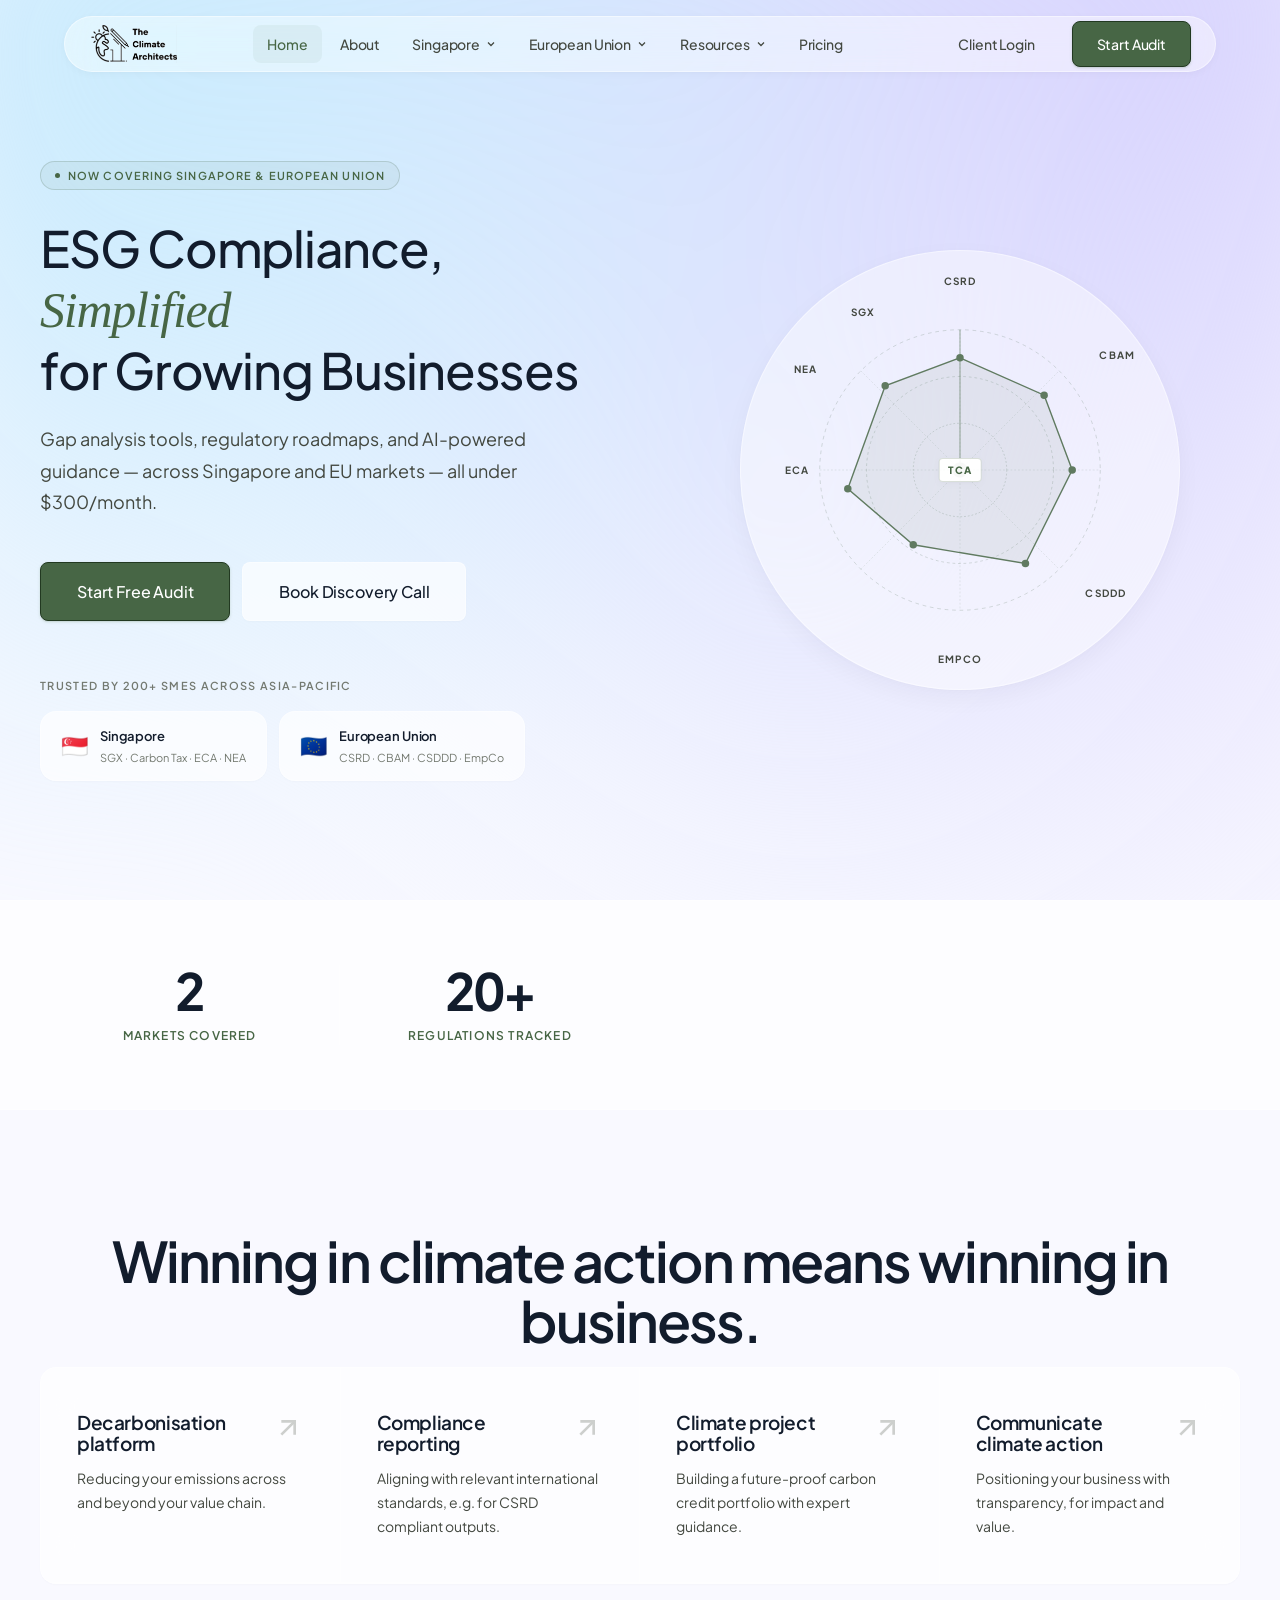
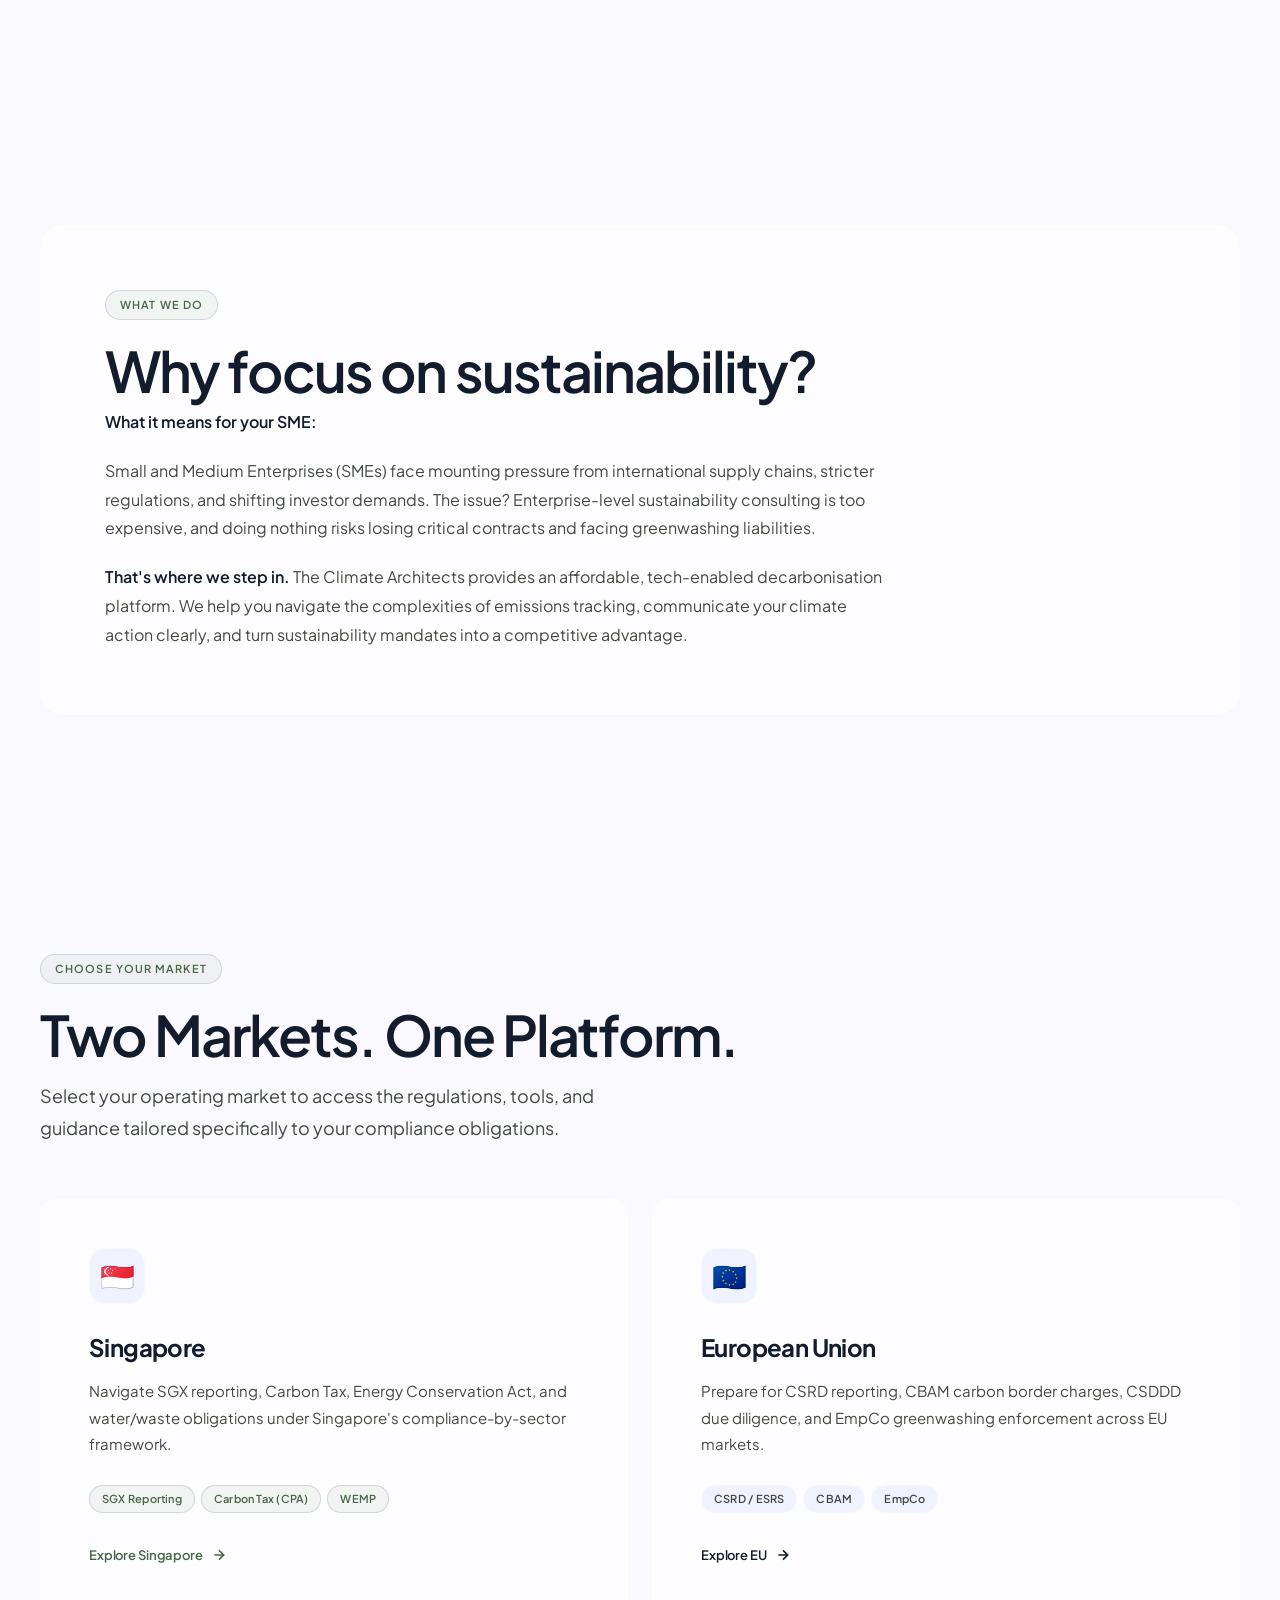
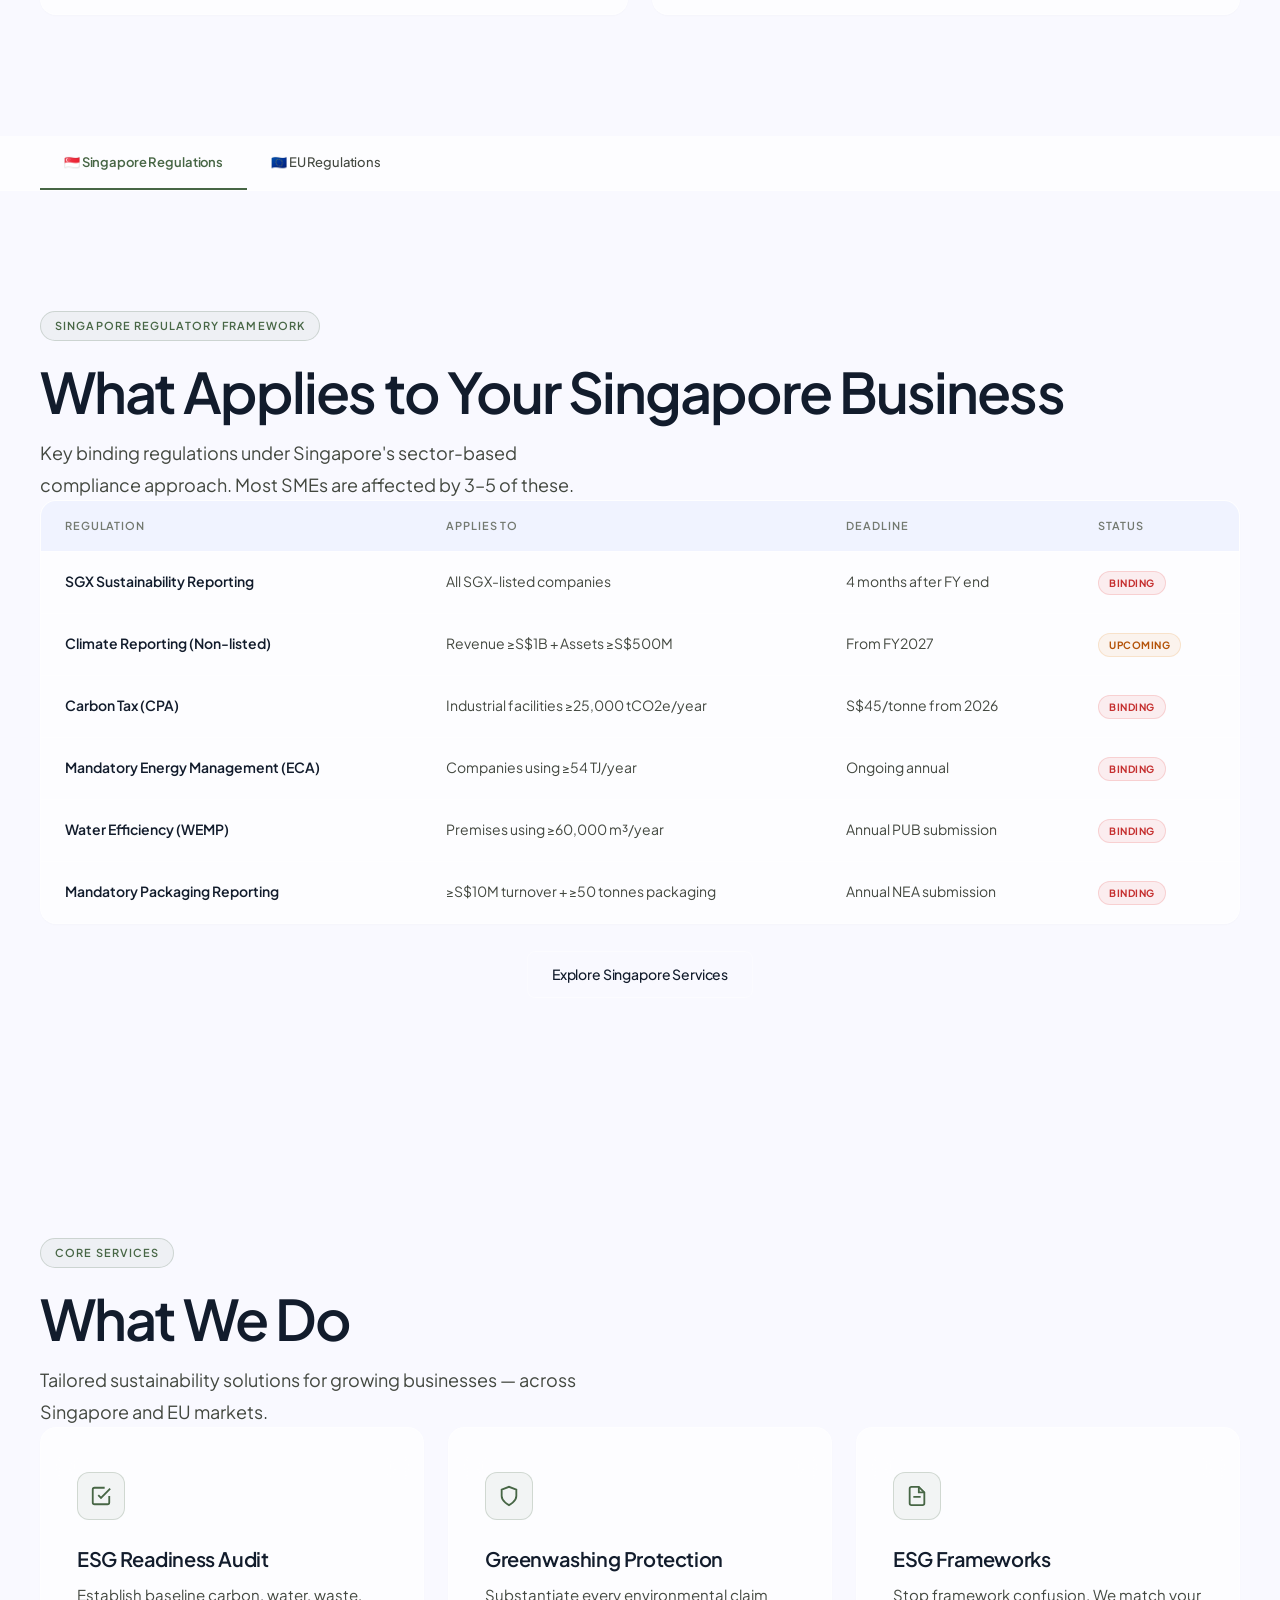
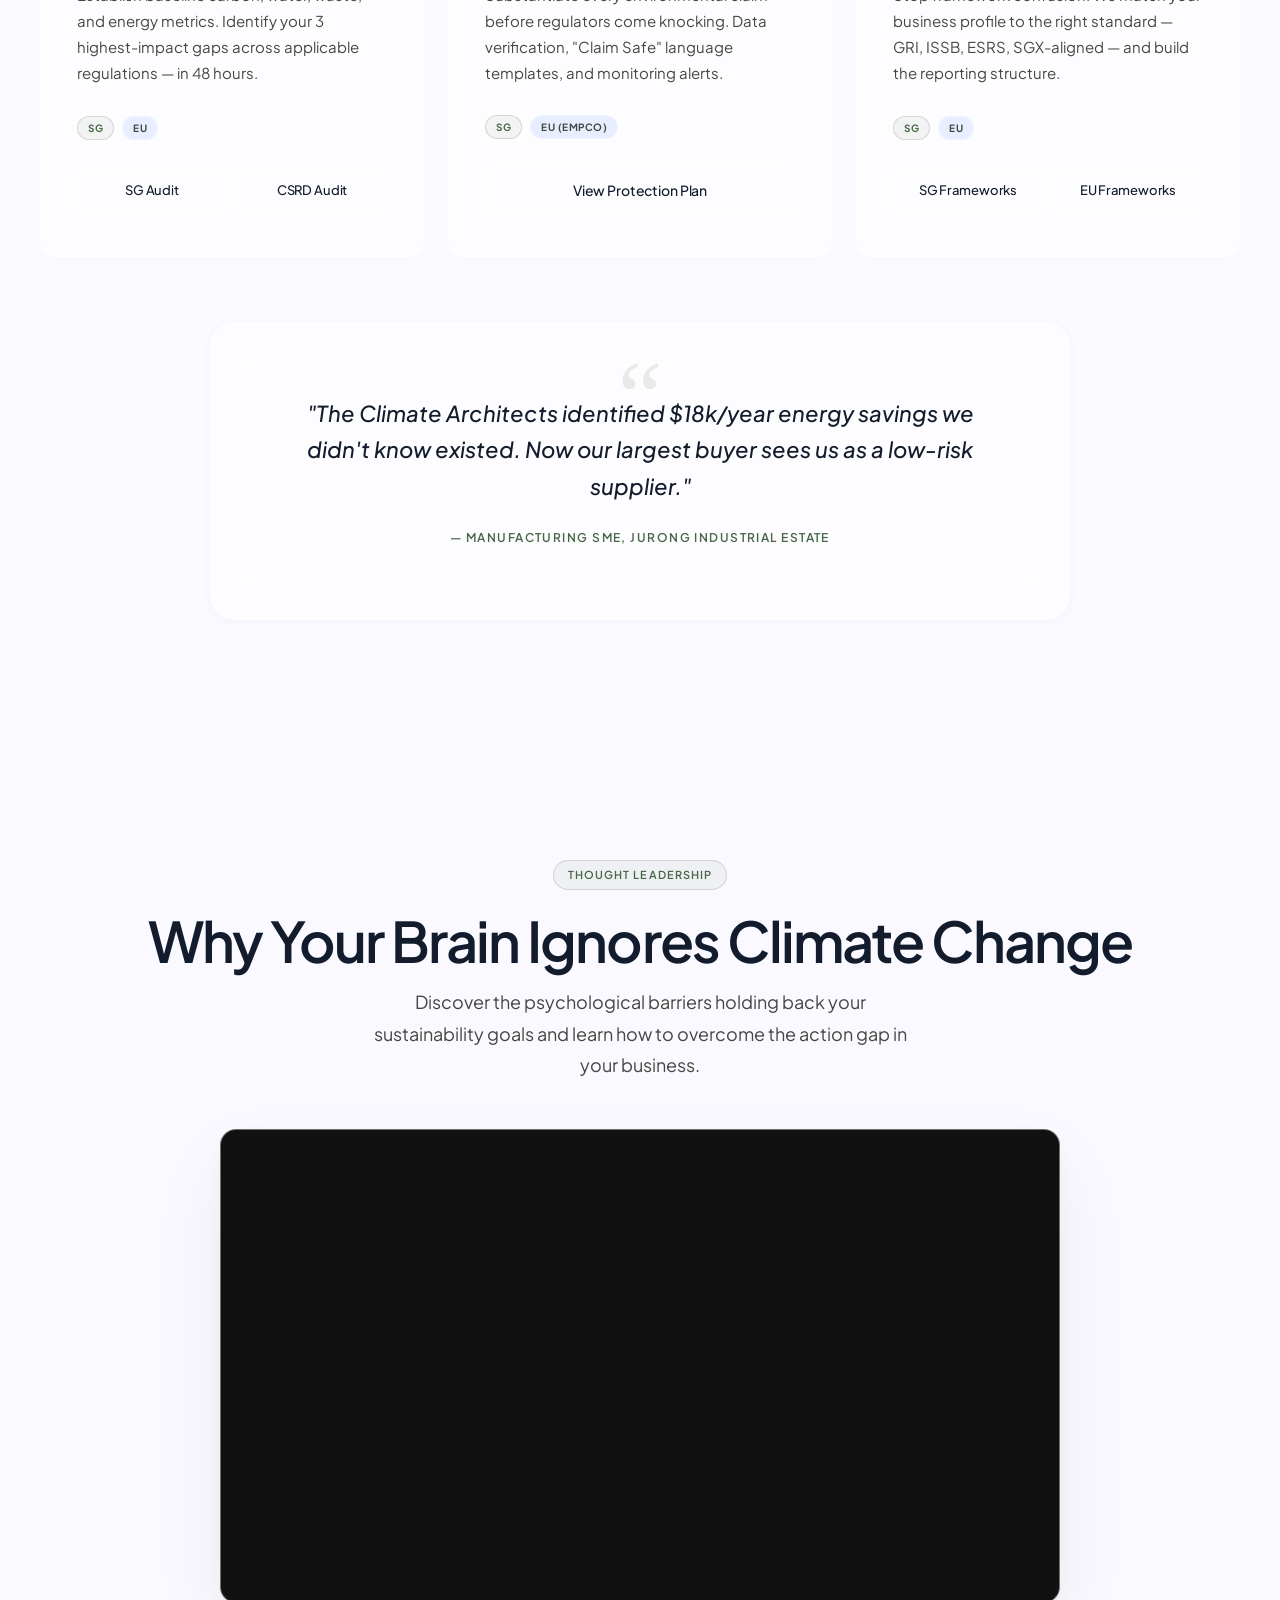
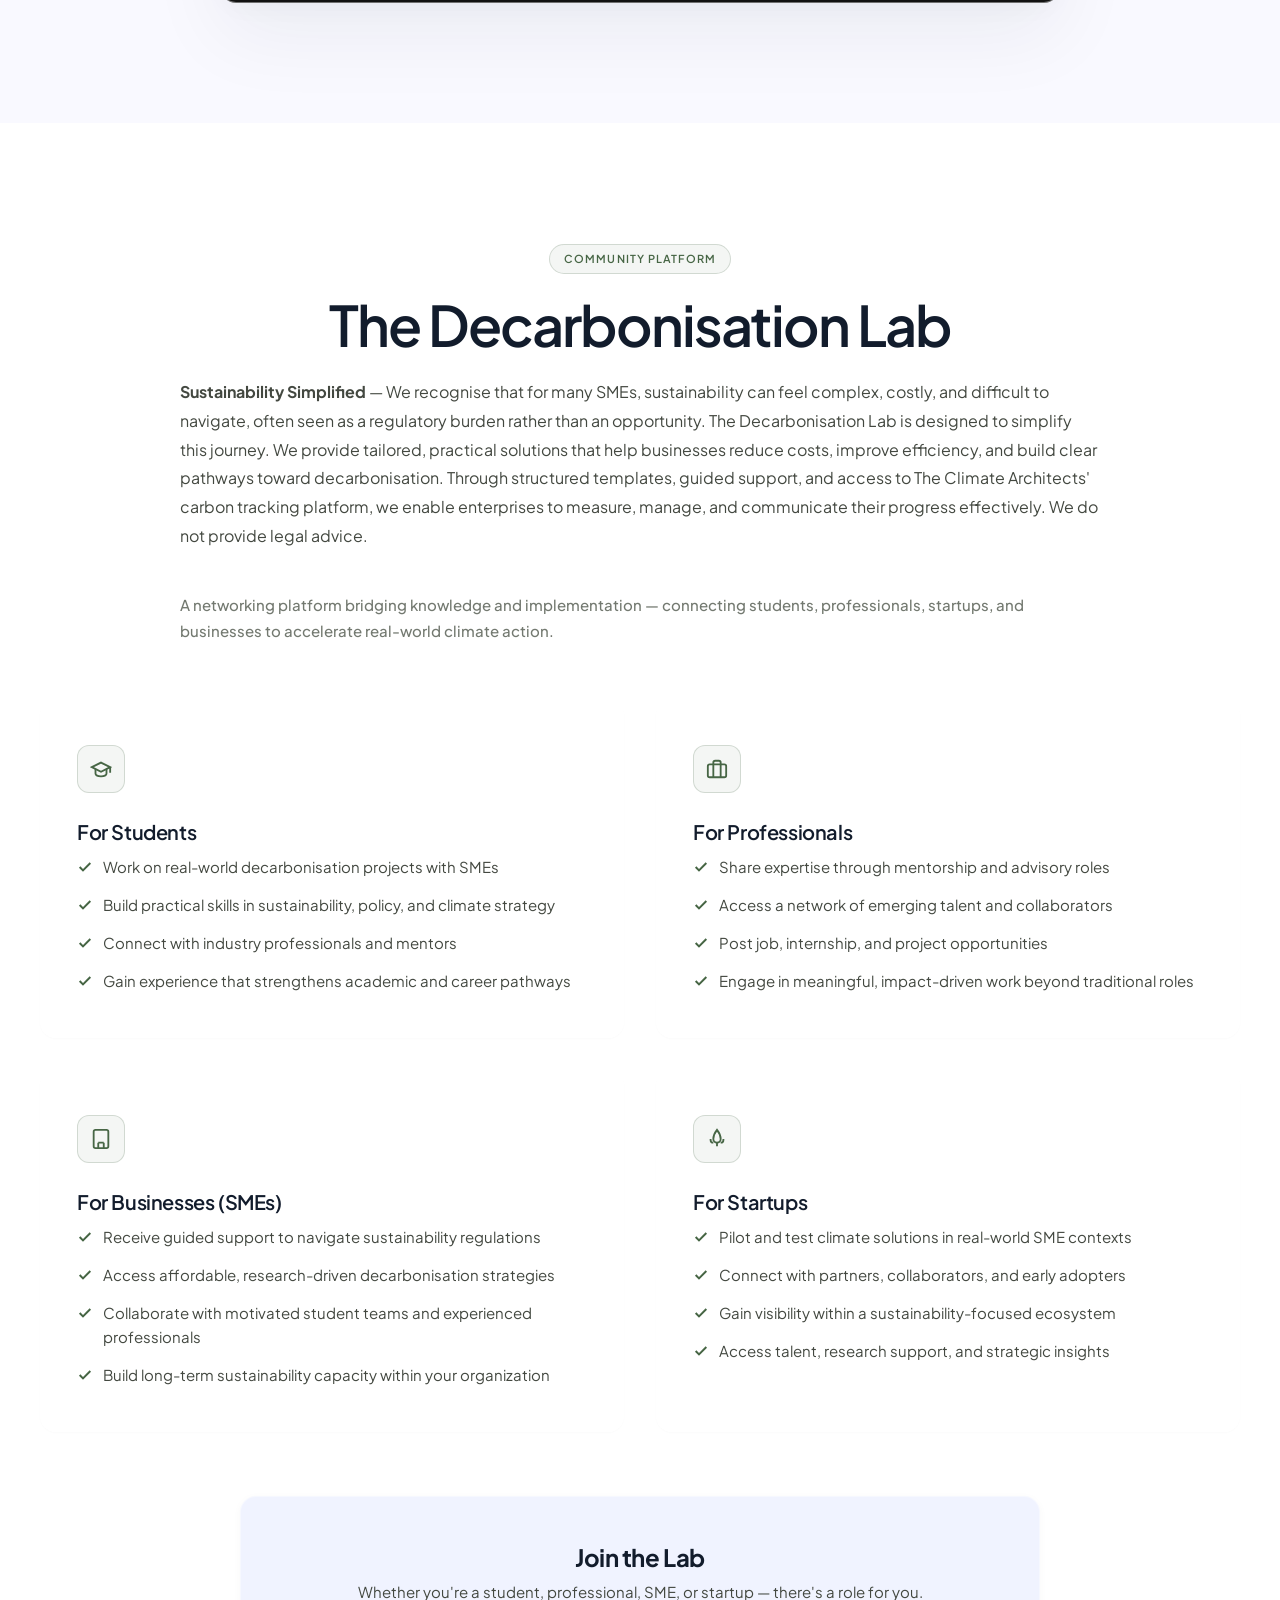
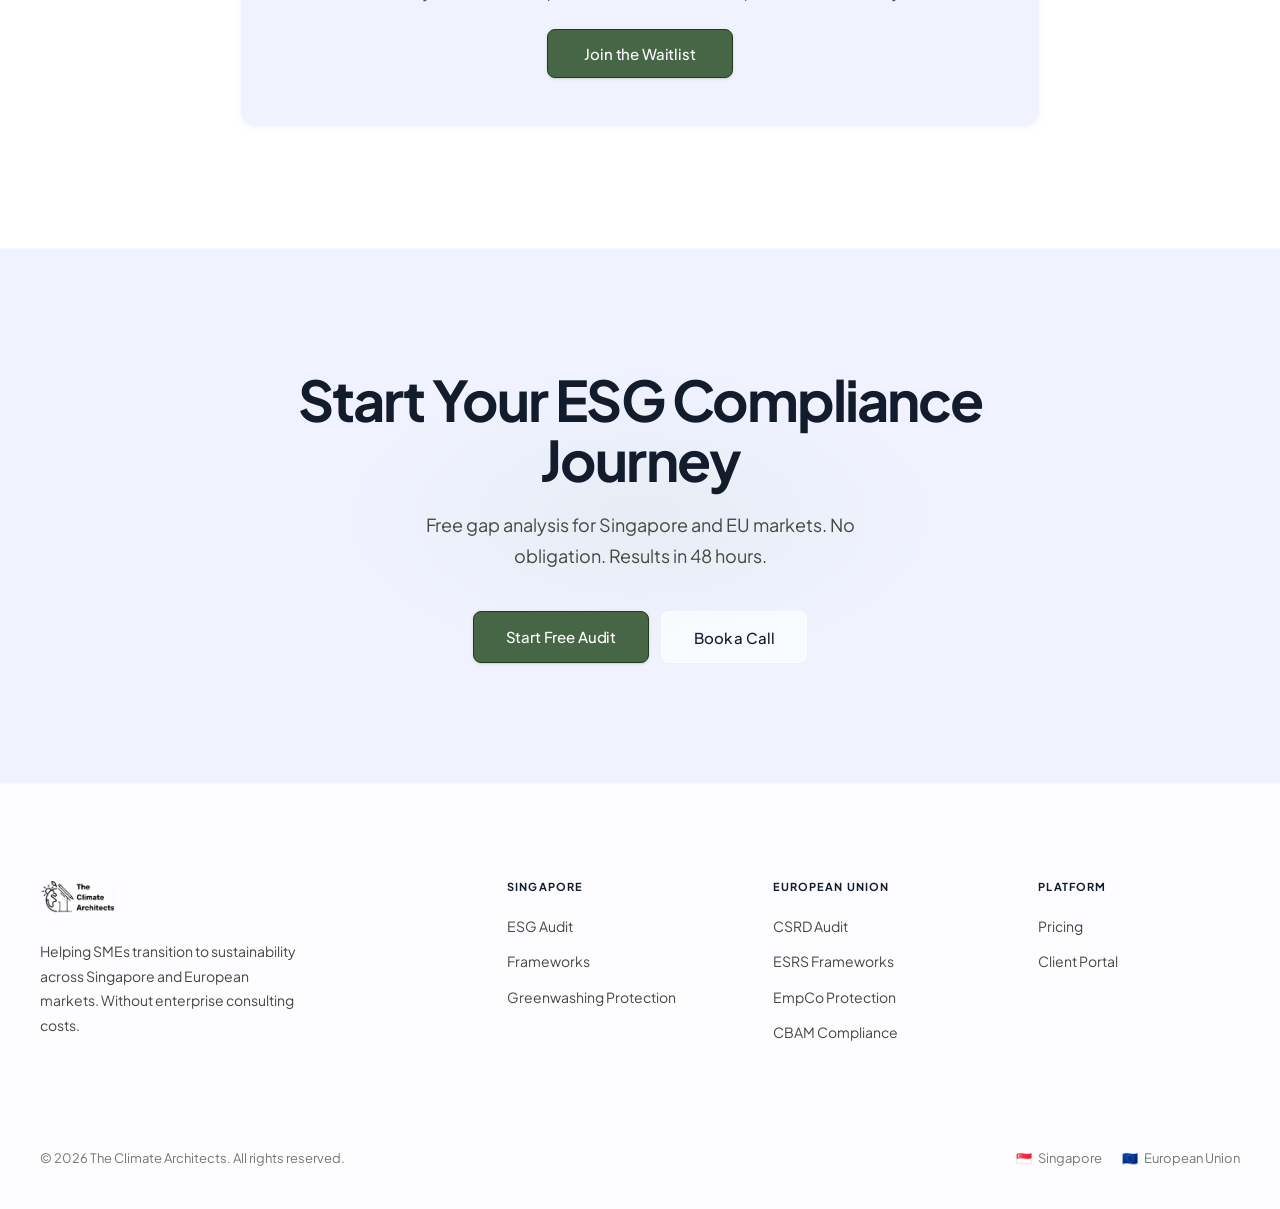
==== commit 60c3788f: "mobile" ====
--- a/public/index.html
+++ b/public/index.html
@@ -62,48 +62,22 @@
             <a href="dashboard.html" class="btn btn-ghost-login">Client Login</a>
             <a href="dashboard.html" class="btn btn-primary">Start Audit</a>
         </div>
-        <button class="mobile-toggle" aria-label="Toggle navigation" aria-expanded="false">
-            <span></span>
-            <span></span>
-            <span></span>
+        <button
+          id="nav-hamburger-btn"
+          class="nav-hamburger"
+          aria-label="Open navigation menu"
+          aria-expanded="false"
+          aria-controls="nav-mobile-drawer"
+        >
+          <span class="bar" aria-hidden="true"></span>
+          <span class="bar" aria-hidden="true"></span>
+          <span class="bar" aria-hidden="true"></span>
         </button>
+        
     </div>
 </nav>
 
-<!-- Mobile Navigation Drawer -->
-<div class="mobile-nav-overlay" id="mobileNavOverlay"></div>
-<div class="mobile-nav-drawer" id="mobileNavDrawer">
-    <ul class="mobile-nav-links">
-        <li><a href="index.html">Home</a></li>
-        <li><a href="#about">About</a></li>
-        <li>
-            <button>Singapore <svg width="12" height="12" viewBox="0 0 24 24" fill="none" stroke="currentColor" stroke-width="2.5"><polyline points="6 9 12 15 18 9"/></svg></button>
-            <div class="mobile-sub-drawer">
-                <a href="audit.html">ESG Readiness Audit</a>
-                <a href="frameworks.html">ESG Frameworks</a>
-                <a href="protection.html">Greenwashing Protection</a>
-            </div>
-        </li>
-        <li>
-            <button>European Union <svg width="12" height="12" viewBox="0 0 24 24" fill="none" stroke="currentColor" stroke-width="2.5"><polyline points="6 9 12 15 18 9"/></svg></button>
-            <div class="mobile-sub-drawer">
-                <a href="eu-audit.html">CSRD Gap Analysis</a>
-                <a href="eu-frameworks.html">ESRS Frameworks</a>
-                <a href="eu-protection.html">Greenwashing (EmpCo)</a>
-                <a href="eu-cbam.html">CBAM Compliance</a>
-            </div>
-        </li>
-        <li>
-            <button>Resources <svg width="12" height="12" viewBox="0 0 24 24" fill="none" stroke="currentColor" stroke-width="2.5"><polyline points="6 9 12 15 18 9"/></svg></button>
-            <div class="mobile-sub-drawer">
-                <a href="#decarb-lab">Decarbonisation Lab</a>
-                <a href="resources.html">Templates Library</a>
-            </div>
-        </li>
-
-        <li><a href="pricing.html">Pricing</a></li>
-    </ul>
-</div>
+
 
 
 <div class="hero">
@@ -711,6 +685,76 @@
         });
     }
 </script>
+
+
+<div
+  id="nav-mobile-drawer"
+  class="nav-mobile-drawer"
+  role="dialog"
+  aria-modal="false"
+  aria-label="Navigation menu"
+>
+
+  <span class="mob-section-title">Singapore</span>
+  <a href="audit.html" class="mob-nav-link">
+    ESG Readiness Audit
+    <span class="dd-chip sg">SG</span>
+  </a>
+  <a href="frameworks.html" class="mob-nav-link">
+    ESG Frameworks
+    <span class="dd-chip sg">SG</span>
+  </a>
+  <a href="protection.html" class="mob-nav-link">
+    Greenwashing Protection
+    <span class="dd-chip sg">SG</span>
+  </a>
+  <a href="gill.html" class="mob-nav-link">
+    Carbon Calculator
+    <span class="dd-chip sg">SG</span>
+  </a>
+
+  <div class="mob-divider"></div>
+
+  <span class="mob-section-title">European Union</span>
+  <a href="eu-audit.html" class="mob-nav-link">
+    CSRD Gap Analysis
+    <span class="dd-chip eu">EU</span>
+  </a>
+  <a href="eu-frameworks.html" class="mob-nav-link">
+    ESRS Frameworks
+    <span class="dd-chip eu">EU</span>
+  </a>
+  <a href="eu-protection.html" class="mob-nav-link">
+    Greenwashing (EmpCo)
+    <span class="dd-chip eu">EU</span>
+  </a>
+  <a href="eu-cbam.html" class="mob-nav-link">
+    CBAM Compliance
+    <span class="dd-chip eu">EU</span>
+  </a>
+
+  <div class="mob-divider"></div>
+
+  <a href="pricing.html" class="mob-nav-link">Pricing</a>
+
+  <div class="mob-cta-group">
+    <a href="dashboard.html" class="btn btn-secondary">
+      Client Login
+    </a>
+    <button
+      class="btn btn-primary"
+      onclick="openModal('bookCall'); 
+               document.getElementById('nav-mobile-drawer')
+                 .classList.remove('is-open');
+               document.getElementById('nav-hamburger-btn')
+                 .setAttribute('aria-expanded','false');
+               document.body.classList.remove('modal-open');"
+    >
+      Book a Call
+    </button>
+  </div>
+
+</div>
 
 <div
   id="bookCallModal"
@@ -787,6 +831,7 @@
   </div>
 </div>
 
-<script src="/js/modal.js"></script>
+<script src="js/modal.js"></script>
+<script src="js/mobile-nav.js"></script>
 </body>
 </html>
--- a/public/css/theme.css
+++ b/public/css/theme.css
@@ -2582,3 +2582,155 @@
   outline: 2px solid #7A9B76;
   outline-offset: 3px;
 }
+
+
+/* ── Mobile navigation ─────────────────────────── */
+.nav-hamburger {
+  display: none;
+  flex-direction: column;
+  justify-content: center;
+  align-items: center;
+  gap: 5px;
+  width: 40px;
+  height: 40px;
+  border-radius: 8px;
+  background: none;
+  border: none;
+  cursor: pointer;
+  padding: 8px;
+  transition: background 0.15s;
+  flex-shrink: 0;
+}
+
+.nav-hamburger:hover {
+  background: #F2F4EF;
+}
+
+.nav-hamburger:focus-visible {
+  outline: 2px solid #7A9B76;
+  outline-offset: 2px;
+}
+
+.nav-hamburger .bar {
+  display: block;
+  width: 18px;
+  height: 1.5px;
+  background: #5A5A5A;
+  border-radius: 2px;
+  transition: transform 0.25s cubic-bezier(0.16, 1, 0.3, 1),
+              opacity 0.15s ease;
+  transform-origin: center;
+}
+
+.nav-hamburger[aria-expanded="true"] .bar:nth-child(1) {
+  transform: translateY(6.5px) rotate(45deg);
+}
+
+.nav-hamburger[aria-expanded="true"] .bar:nth-child(2) {
+  opacity: 0;
+  transform: scaleX(0);
+}
+
+.nav-hamburger[aria-expanded="true"] .bar:nth-child(3) {
+  transform: translateY(-6.5px) rotate(-45deg);
+}
+
+.nav-mobile-drawer {
+  display: none;
+  position: fixed;
+  top: 64px;
+  left: 0;
+  right: 0;
+  bottom: 0;
+  background: #ffffff;
+  z-index: 190;
+  overflow-y: auto;
+  padding: 16px 20px 40px;
+  border-top: 1px solid #E4E8E0;
+  animation: drawerSlideIn 0.2s cubic-bezier(0.16, 1, 0.3, 1);
+}
+
+@keyframes drawerSlideIn {
+  from { opacity: 0; transform: translateY(-8px); }
+  to   { opacity: 1; transform: translateY(0); }
+}
+
+.nav-mobile-drawer.is-open {
+  display: block;
+}
+
+.mob-section-title {
+  font-size: 11px;
+  font-weight: 600;
+  letter-spacing: 0.08em;
+  text-transform: uppercase;
+  color: #8A8A8A;
+  padding: 16px 12px 8px;
+  display: block;
+}
+
+.mob-nav-link {
+  display: flex;
+  align-items: center;
+  justify-content: space-between;
+  padding: 11px 12px;
+  border-radius: 10px;
+  font-size: 14px;
+  font-weight: 500;
+  color: #2B2B2B;
+  text-decoration: none;
+  transition: background 0.15s;
+}
+
+.mob-nav-link:hover {
+  background: #F2F4EF;
+}
+
+.mob-nav-link:focus-visible {
+  outline: 2px solid #7A9B76;
+  outline-offset: 2px;
+}
+
+.mob-divider {
+  height: 1px;
+  background: #E4E8E0;
+  margin: 8px 0;
+}
+
+.mob-cta-group {
+  display: flex;
+  flex-direction: column;
+  gap: 10px;
+  margin-top: 20px;
+  padding-top: 16px;
+  border-top: 1px solid #E4E8E0;
+}
+
+.mob-cta-group .btn {
+  width: 100%;
+  justify-content: center;
+  text-align: center;
+}
+
+.dd-chip {
+  font-size: 10px;
+  font-weight: 700;
+  padding: 2px 8px;
+  border-radius: 100px;
+}
+
+.dd-chip.sg {
+  background: #E0F2FE;
+  color: #0369A1;
+}
+
+.dd-chip.eu {
+  background: #EDE9FE;
+  color: #6D28D9;
+}
+
+@media (max-width: 900px) {
+  .nav-hamburger {
+    display: flex;
+  }
+}
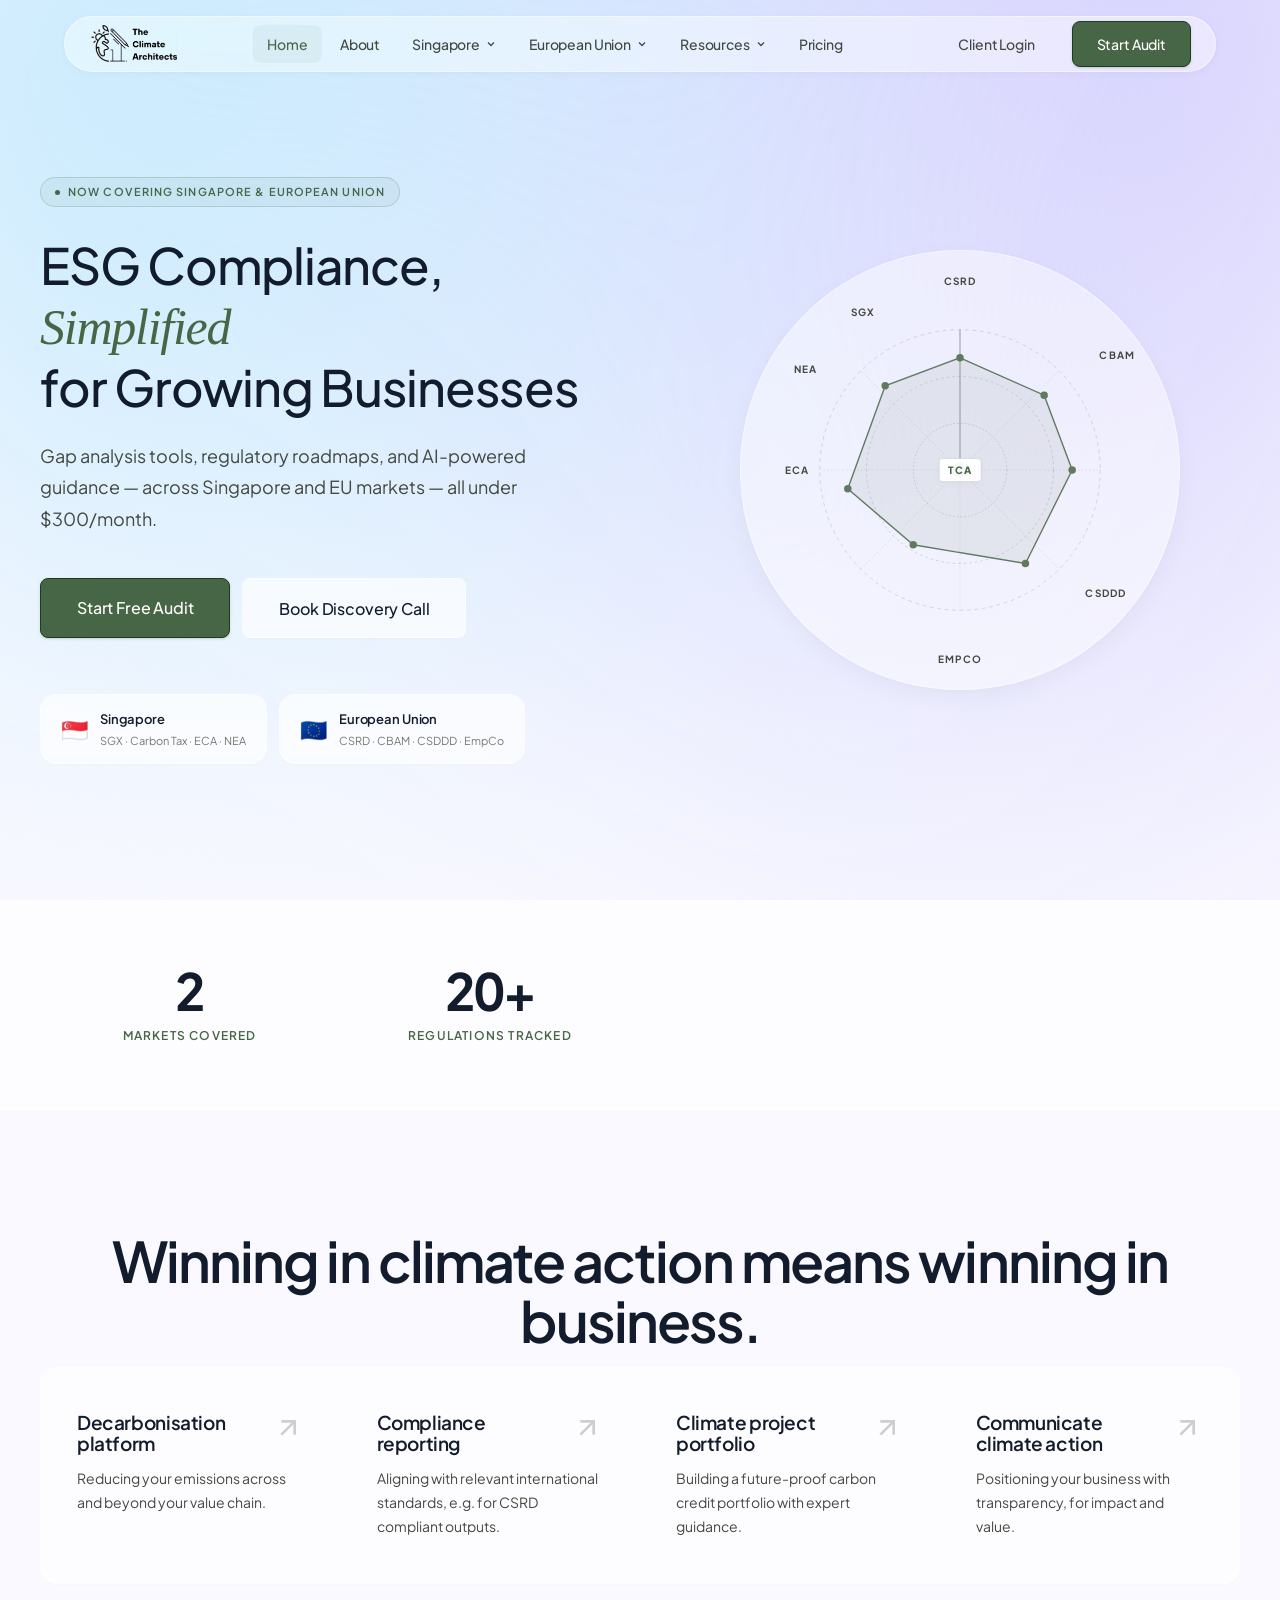
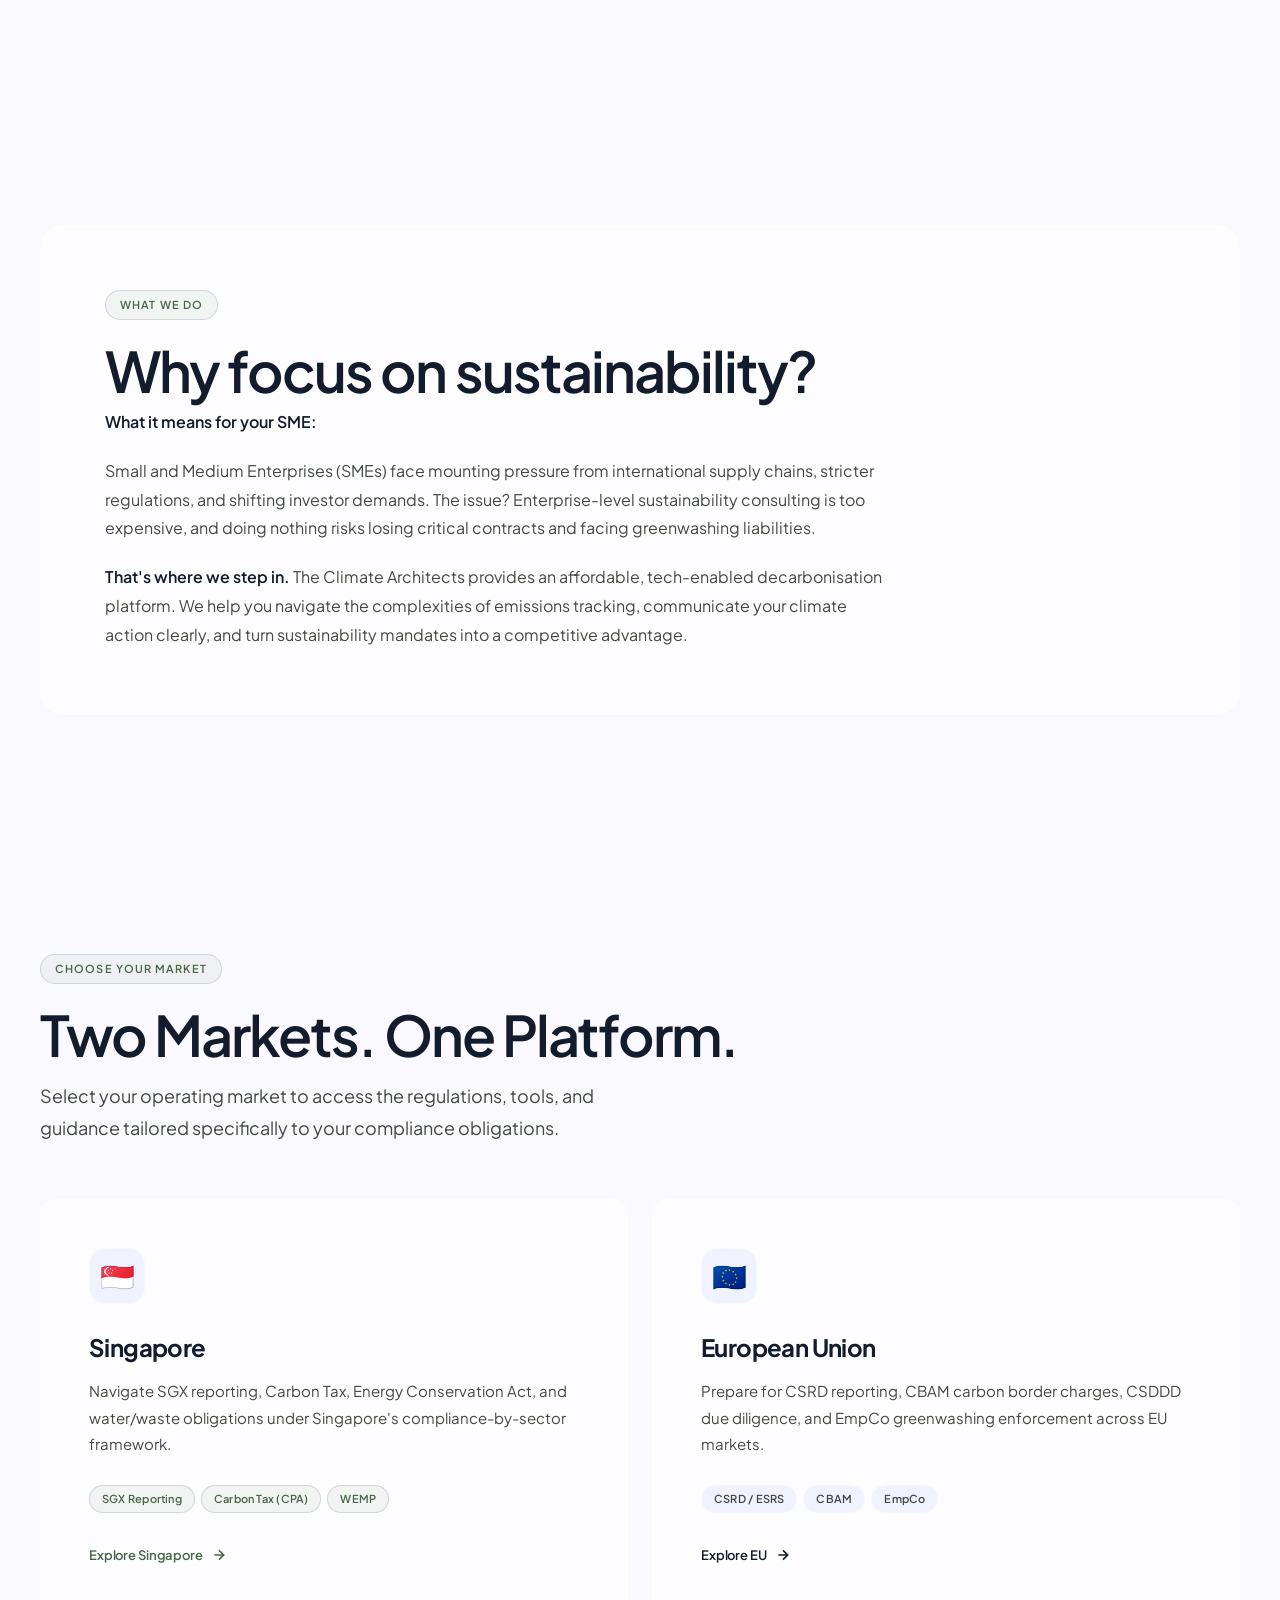
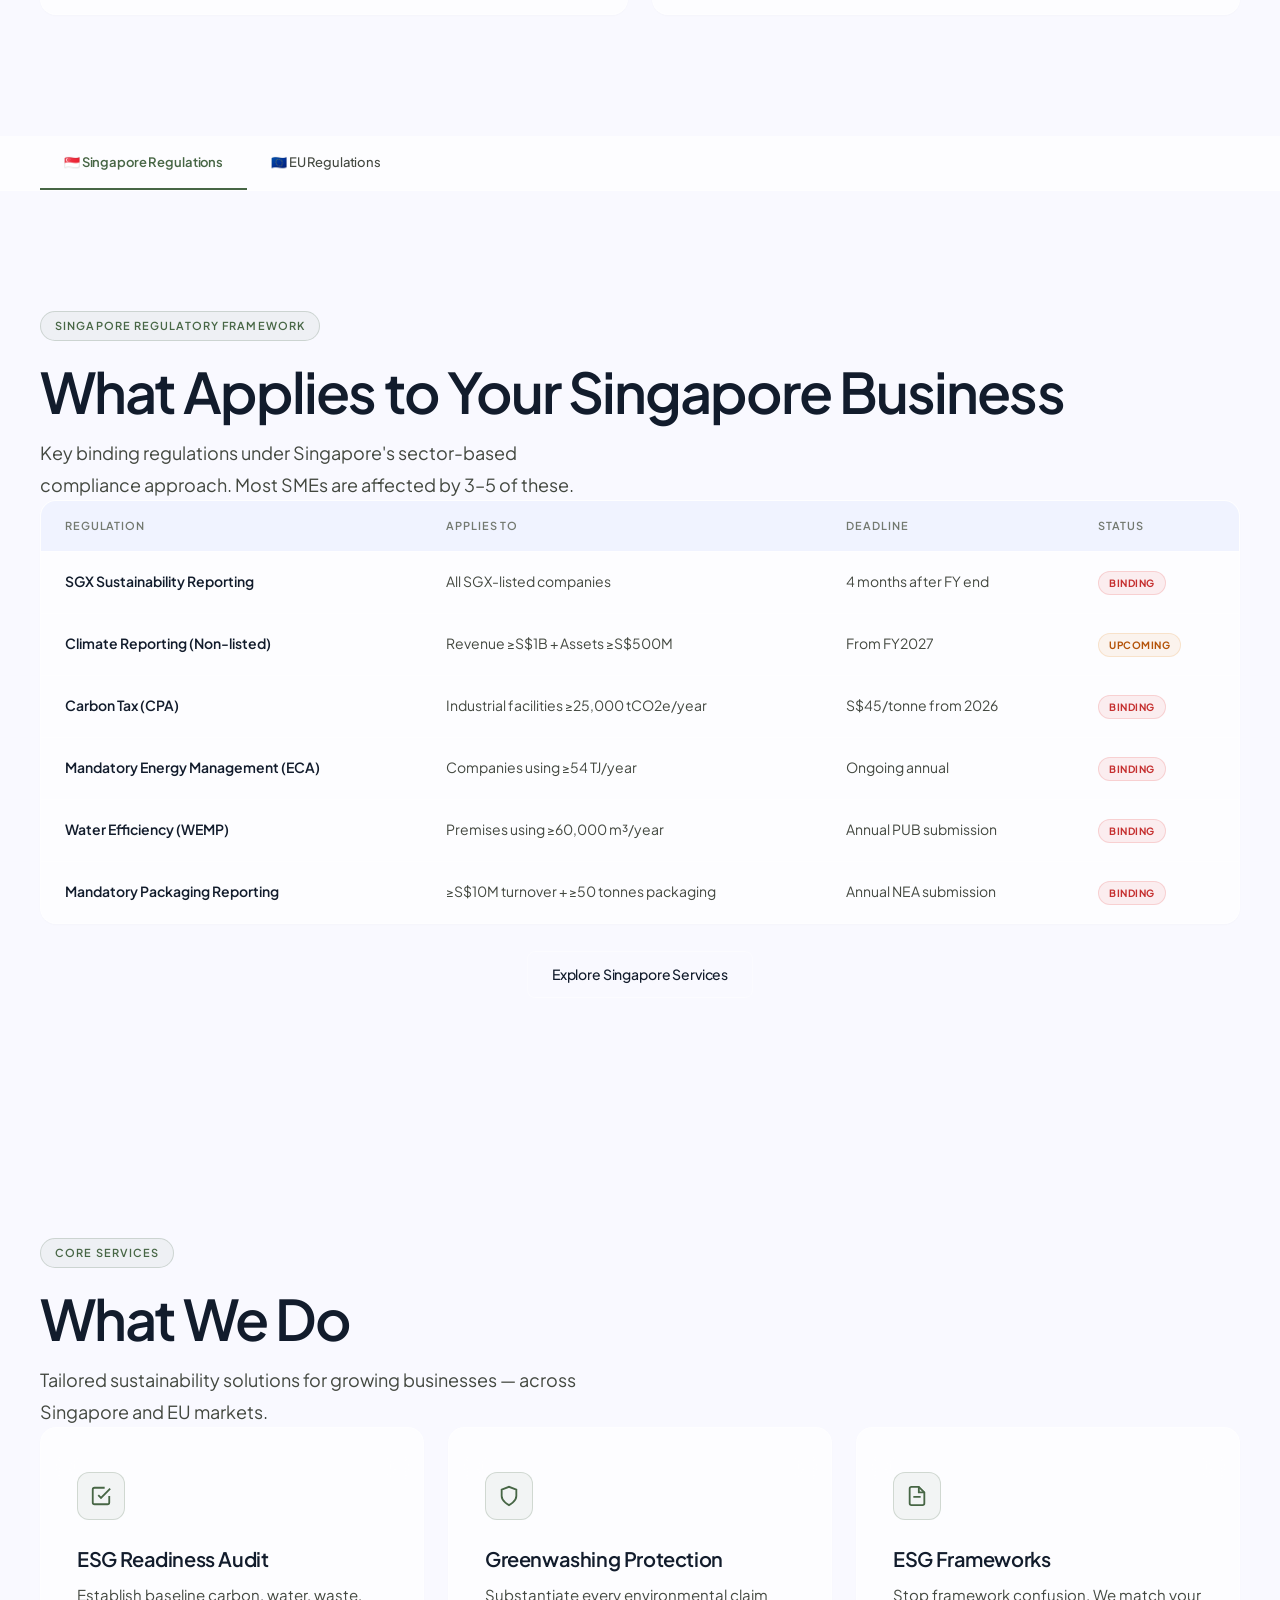
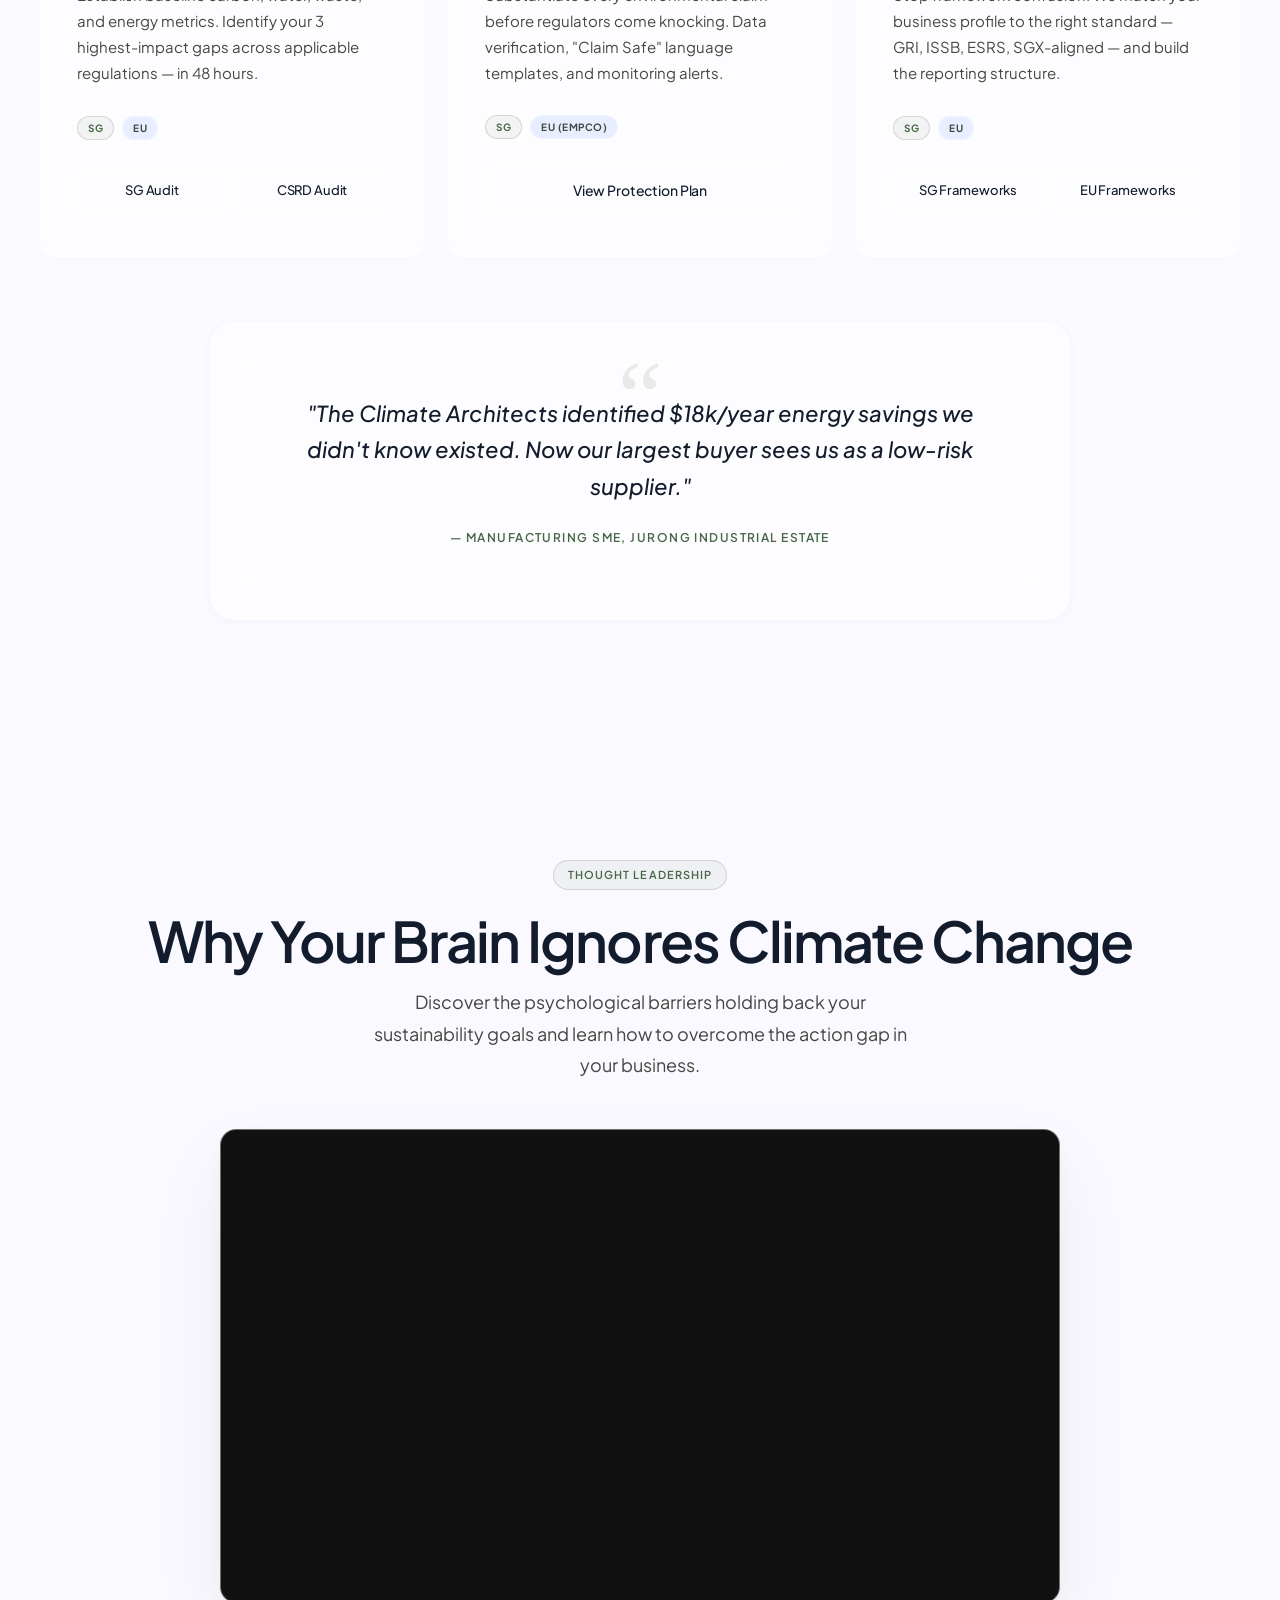
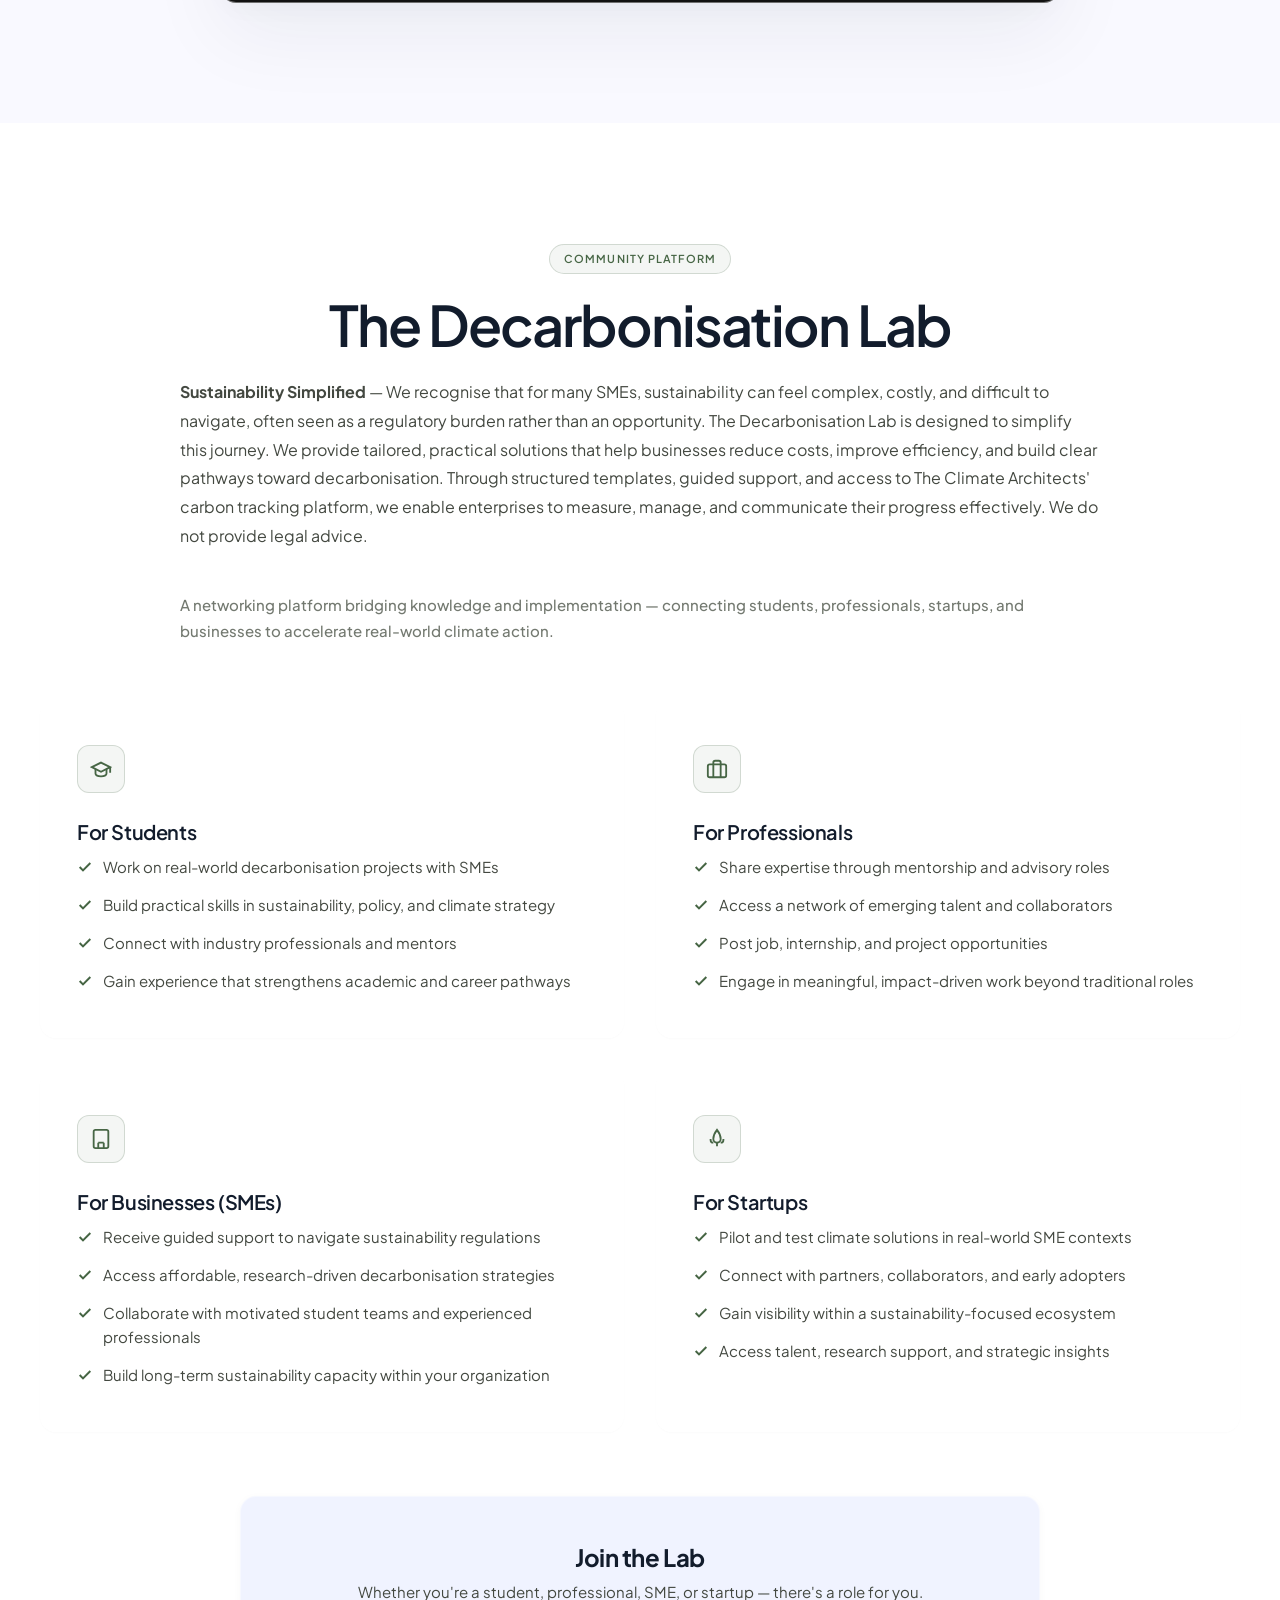
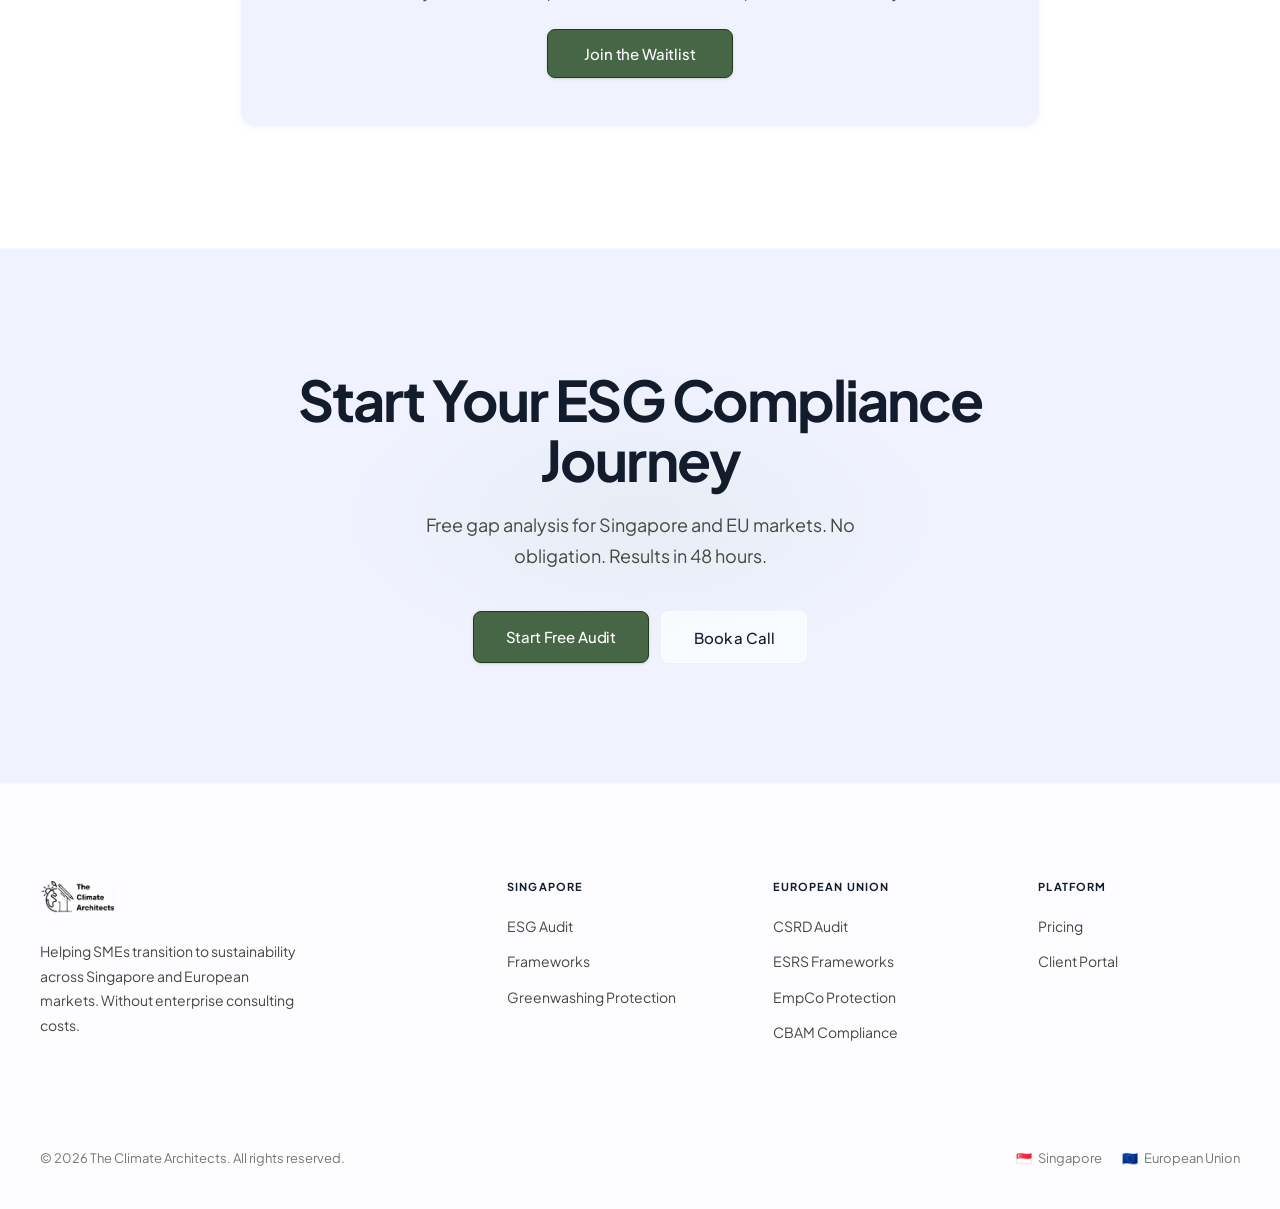
==== commit 6fd99e2a: "gill remove" ====
--- a/public/index.html
+++ b/public/index.html
@@ -90,7 +90,6 @@
                 <a href="dashboard.html" class="btn btn-primary" style="padding:16px 36px;font-size:16px;">Start Free Audit</a>
                 <button class="btn btn-secondary" onclick="openModal('bookCall')" style="padding:16px 36px;font-size:16px;">Book Discovery Call</button>
             </div>
-            <span class="hero-trust">Trusted by 200+ SMEs across Asia-Pacific</span>
             <div class="hero-markets">
                 <a href="#chambers" class="hero-market-btn" onclick="switchChamber('sg')">
                     <span class="hm-flag">🇸🇬</span>
@@ -706,10 +705,6 @@
   </a>
   <a href="protection.html" class="mob-nav-link">
     Greenwashing Protection
-    <span class="dd-chip sg">SG</span>
-  </a>
-  <a href="gill.html" class="mob-nav-link">
-    Carbon Calculator
     <span class="dd-chip sg">SG</span>
   </a>
 
